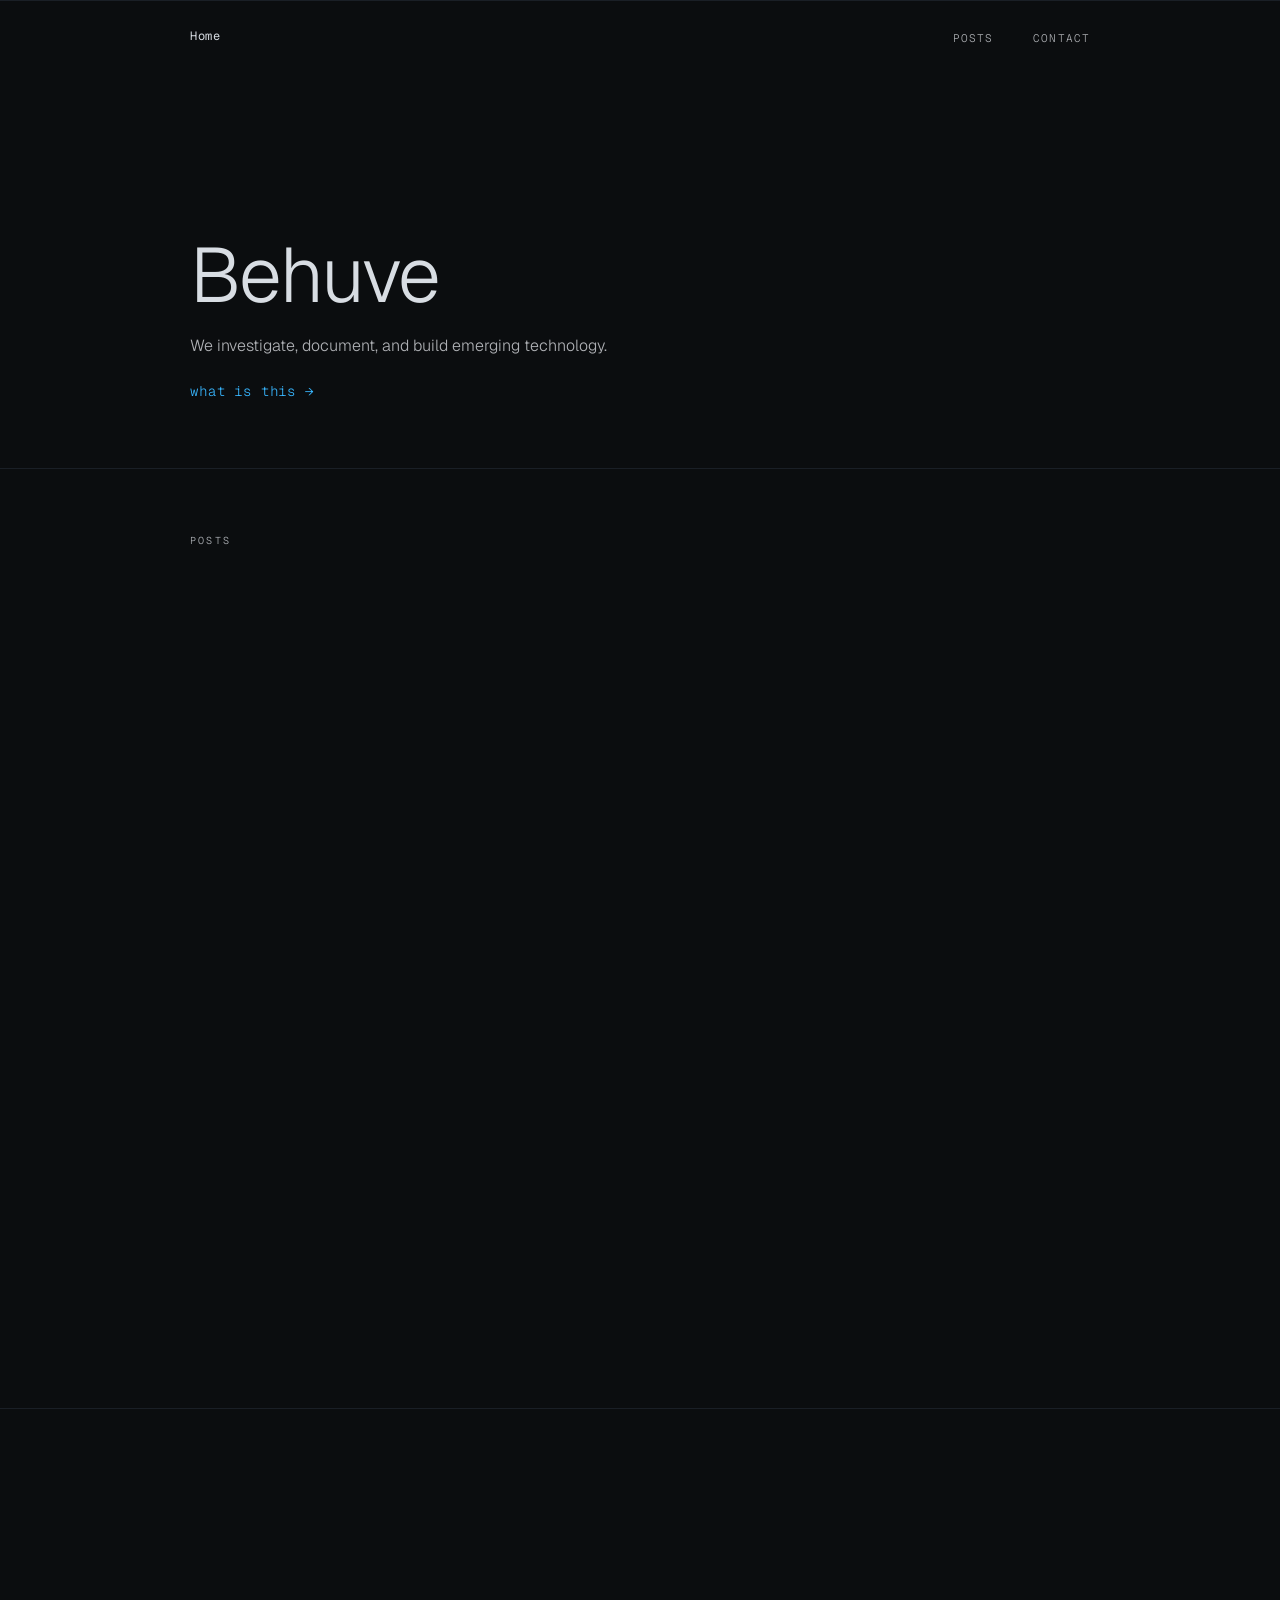
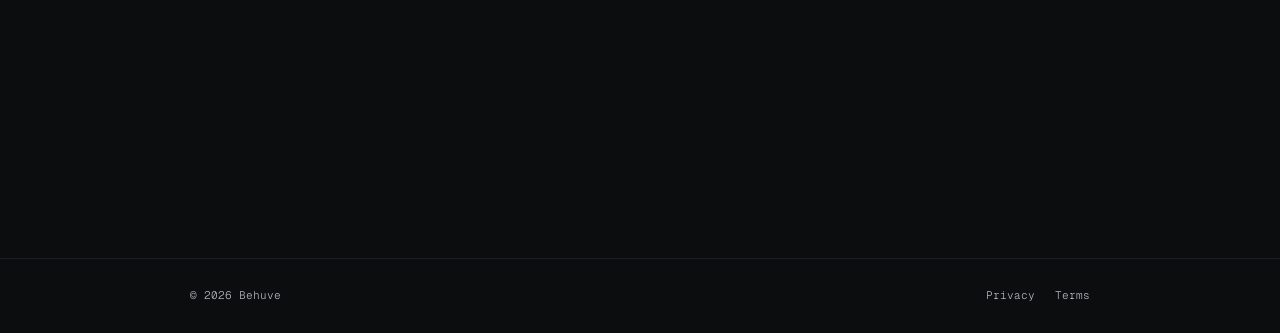
==== index.html @ afc023d4 "images" ====
<!DOCTYPE html>
<html lang="en">
<head>
  <meta charset="UTF-8" />
  <meta name="viewport" content="width=device-width, initial-scale=1.0" />
  <title>Behuve</title>
  <link rel="preconnect" href="https://fonts.googleapis.com" />
  <link rel="preconnect" href="https://fonts.gstatic.com" crossorigin />
  <link href="https://fonts.googleapis.com/css2?family=Geist:wght@300;400;500&family=Geist+Mono:wght@300;400&display=swap" rel="stylesheet" />
  <link rel="icon" href="icon.png" />
  <link rel="stylesheet" href="style.css" />
</head>
<body>

<nav>
  <a class="nav-logo" href="index.html">Home</a>
  <ul class="nav-links">
    <li><a href="#posts">Posts</a></li>
    <li><a href="#contact">Contact</a></li>
  </ul>
</nav>

<!-- HERO -->
<section class="hero">
  <canvas id="hero-canvas"></canvas>
  <div class="hero-content">
    <h1 class="hero-headline">Behuve</h1>
    <p class="hero-sub">We investigate, document, and build emerging technology.</p>
    <a href="about.html" class="hero-about">what is this →</a>
  </div>
</section>

<section class="writing-section" id="posts">
  <p class="section-label">Posts</p>

  <div class="post-list">

    <a class="post-row reveal" href="posts/post-2.html">
      <span class="post-row-title">Mitigating Post-Exploitation Scope Through Syscall Filtering</span>
      <span class="post-row-date">May 25, 2026</span>
      <span class="post-row-desc">Post-exploitation, from a defensive perspective, involves limiting attackers' access to program resources. The threat model assumes that a program is exploitable, but that the attacker's post-exploitation strategy requires additional resources within the program. Systematically restricting those resources is the goal of sandboxing...</span>
      <div class="post-row-tags">
        <span class="post-tag tag-security">security</span>
        <span class="post-tag tag-systems">systems</span>
      </div>
    </a>

    <a class="post-row reveal" href="posts/post-1.html">
      <span class="post-row-title">Chrome's Security Architecture: Renderer Trust and the Same-Origin Policy</span>
      <span class="post-row-date">May 17, 2026</span>
      <span class="post-row-desc">Chromium's architecture was designed to protect a user's OS from malicious websites. It is not designed to protect websites from each other. For example, if attacker.com compromises the rendering engine, they can ask the browser kernel for bank.com's data and receive it...</span>
      <div class="post-row-tags">
        <span class="post-tag tag-security">security</span>
        <span class="post-tag tag-web">web</span>
      </div>
    </a>

    <a class="post-row reveal" href="about.html">
      <span class="post-row-title">What's the Big Idea?</span>
      <span class="post-row-desc">Behuve was created by Noah Wong and Arnav Tripathy in 2026. It is our running record of research we're doing and tools we're building from it. We believe the best software comes from understanding a problem space deeply before building in it. Research is how you find out what's worth building. So that's the order: read seriously, understand what's there, then build what's missing...</span>
    </a>

  </div>
</section>

<!-- CONTACT -->
<section class="contact-section" id="contact">
  <div class="contact-inner reveal">
    <div>
      <h2 class="contact-headline">Get in touch.</h2>
      <p class="contact-body">
        Researchers, collaborators, and anyone curious about what we're working on:<br>we'd love to hear from you. 
      </p>
    </div>
    <div class="contact-links">
      <a class="contact-row" href="mailto:noaheverestwong@gmail.com">
        <span class="contact-row-name">Noah Wong</span>
        <span class="contact-row-email">noaheverestwong@gmail.com ↗</span>
      </a>
      <a class="contact-row" href="mailto:aatripathy.07@gmail.com">
        <span class="contact-row-name">Arnav Tripathy</span>
        <span class="contact-row-email">aatripathy.07@gmail.com ↗</span>
      </a>
    </div>
  </div>
</section>

<footer>
  <span>© 2026 Behuve</span>
  <span class="footer-legal">
    <a href="privacy.html">Privacy</a>
    <a href="tos.html">Terms</a>
  </span>
</footer>

<script src="main.js"></script>
</body>
</html>
---- style.css ----
/* ============================================================
   TOKENS
   ============================================================ */
:root {
  --bg:          #0b0d0f;
  --bg-card:     #111417;
  --bg-card-border: #1e2328;
  --text:        #d8dde3;
  --text-muted:  #afb1b5;
  --text-dim:    #b8bbc0;
  --accent:      #38b6ff;
  --accent-dim:  rgba(56, 182, 255, 0.12);
  --border:      #1a1f26;

  --font-sans: 'Geist', 'Helvetica Neue', sans-serif;
  --font-mono: 'Geist Mono', 'Fira Code', monospace;

  --max: 900px;
  --col: 680px;
  --pad: max(56px, calc((100% - var(--max)) / 2));
}

/* ============================================================
   RESET
   ============================================================ */
*, *::before, *::after { box-sizing: border-box; margin: 0; padding: 0; }

html { scroll-behavior: smooth; font-size: 16px; }

body {
  background: var(--bg);
  color: var(--text);
  font-family: var(--font-sans);
  font-weight: 300;
  line-height: 1.6;
  overflow-x: hidden;
}

a { color: inherit; text-decoration: none; }

/* ============================================================
   NAV
   ============================================================ */
nav {
  position: fixed;
  top: 0; left: 0; right: 0;
  z-index: 100;
  display: flex;
  align-items: center;
  justify-content: space-between;
  padding: 24px var(--pad);
  background: transparent;
  transition: background 0.3s, border-color 0.3s;
  border-bottom: 1px solid transparent;
}

nav.scrolled {
  background: rgba(11, 13, 15, 0.92);
  backdrop-filter: blur(12px);
  border-color: var(--border);
}

.nav-logo {
  font-family: var(--font-mono);
  font-size: 12px;
  font-weight: 400;
  letter-spacing: 0.06em;
  color: var(--text);
  transition: color 0.2s;
}
.nav-logo:hover { color: var(--accent); }

.nav-links {
  display: flex;
  gap: 40px;
  list-style: none;
}

.nav-links a {
  font-family: var(--font-mono);
  font-size: 11px;
  letter-spacing: 0.1em;
  text-transform: uppercase;
  color: var(--text-muted);
  transition: color 0.2s;
}
.nav-links a:hover { color: var(--text); }

/* ============================================================
   HERO
   ============================================================ */
.hero {
  position: relative;
  height: 52vh;
  min-height: 420px;
  display: flex;
  align-items: flex-end;
  padding: 0 var(--pad) 64px;
  overflow: hidden;
}

canvas#hero-canvas {
  position: absolute;
  inset: 0;
  width: 100%;
  height: 100%;
}

.hero-content {
  position: relative;
  z-index: 2;
  max-width: 780px;
}

.hero-headline {
  font-size: clamp(42px, 6vw, 80px);
  font-weight: 300;
  line-height: 1.08;
  letter-spacing: -0.02em;
  color: var(--text);
  margin-bottom: 16px;
  opacity: 0;
  animation: fadeUp 0.8s 0.2s forwards;
}

.hero-sub {
  font-size: 16px;
  font-weight: 300;
  color: var(--text-muted);
  margin-bottom: 20px;
  opacity: 0;
  animation: fadeUp 0.8s 0.4s forwards;
}

.hero-about {
  display: inline-block;
  font-family: var(--font-mono);
  font-size: 14px;
  letter-spacing: 0.06em;
  color: var(--accent);
  text-decoration: none;
  text-underline-offset: 3px;
  opacity: 0;
  animation: fadeUp 0.8s 0.6s forwards;
  transition: text-decoration-color 0.2s, opacity 0.2s;
}

.hero-about:hover {
  text-decoration: underline;
  text-decoration-color: var(--accent);
  opacity: 0.75;
}

.accent { color: var(--accent); }

/* ============================================================
   ABOUT TEASER
   ============================================================ */
.about-teaser {
  padding: 0 var(--pad);
  margin: 40px 0 0;
}

.about-teaser a {
  font-family: var(--font-mono);
  font-size: 11px;
  letter-spacing: 0.1em;
  color: var(--text-dim);
  text-decoration: none;
  transition: color 0.2s;
}

.about-teaser a:hover { color: var(--accent); }

/* ============================================================
   SHARED SECTION CHROME
   ============================================================ */
section {
  padding: 80px var(--pad);
  border-top: 1px solid var(--border);
}

.section-label {
  font-family: var(--font-mono);
  font-size: 10px;
  letter-spacing: 0.22em;
  text-transform: uppercase;
  color: var(--text-dim);
  margin-bottom: 56px;
}

/* ============================================================
   PROJECTS
   ============================================================ */
.project-grid {
  display: grid;
  grid-template-columns: 1fr 1fr;
  gap: 1px;
  background: var(--border);
}

.project-card {
  background: var(--bg);
  padding: 40px;
  display: flex;
  flex-direction: column;
  gap: 20px;
  transition: background 0.2s;
}
.project-card:hover { background: var(--bg-card); }

.project-card-top {
  display: flex;
  align-items: baseline;
  justify-content: space-between;
}

.project-status {
  font-family: var(--font-mono);
  font-size: 9px;
  letter-spacing: 0.18em;
  text-transform: uppercase;
  color: var(--accent);
  border: 1px solid rgba(56, 182, 255, 0.25);
  padding: 3px 8px;
}

.project-name {
  font-size: 18px;
  font-weight: 400;
  color: var(--text);
  letter-spacing: -0.01em;
}

.project-desc {
  font-size: 14px;
  line-height: 1.75;
  color: var(--text-muted);
  flex: 1;
}

.project-tags {
  display: flex;
  flex-wrap: wrap;
  gap: 8px;
}

.tag {
  font-family: var(--font-mono);
  font-size: 10px;
  letter-spacing: 0.08em;
  color: var(--text-muted);
  border: 1px solid var(--border);
  padding: 4px 10px;
}

.project-link {
  font-family: var(--font-mono);
  font-size: 11px;
  letter-spacing: 0.06em;
  color: var(--accent);
  transition: opacity 0.2s;
}
.project-link:hover { opacity: 0.7; }

/* ============================================================
   POSTS
   ============================================================ */
.writing-section { padding-top: 64px; }

.post-list {
  display: flex;
  flex-direction: column;
}

.post-row {
  display: flex;
  flex-direction: column;
  gap: 10px;
  padding: 40px 0;
  border-bottom: 1px solid var(--border);
  text-decoration: none;
  color: inherit;
}
.post-row:first-child { border-top: 1px solid var(--border); }

.post-row:hover .post-row-title { color: var(--accent); }

.post-row.coming-soon {
  pointer-events: none;
  opacity: 0.4;
}

.post-row-img {
  width: 100%;
  aspect-ratio: 16 / 9;
  object-fit: cover;
  border: 1px solid var(--border);
  border-radius: 2px;
  display: block;
}

.post-row-title {
  font-size: 22px;
  font-weight: 400;
  color: var(--text);
  line-height: 1.3;
  letter-spacing: -0.02em;
  transition: color 0.2s;
}

.post-row-date {
  font-family: var(--font-mono);
  font-size: 11px;
  color: var(--text-dim);
}

.post-row-desc {
  font-size: 15px;
  color: var(--text-dim);
  line-height: 1.75;
  font-weight: 300;
}

.post-row-tags {
  display: flex;
  gap: 8px;
  margin-top: 4px;
}

.post-tag {
  font-family: var(--font-mono);
  font-size: 10px;
  letter-spacing: 0.08em;
  padding: 3px 9px;
  border-radius: 3px;
}

.tag-security { background: rgba(232, 112, 90, 0.12); color: #e8705a; }
.tag-systems  { background: rgba(56, 182, 255, 0.12);  color: #38b6ff; }
.tag-web      { background: rgba(111, 186, 138, 0.12); color: #6fba8a; }
.tag-hardware { background: rgba(255, 196, 84, 0.12);  color: #ffc454; }
.tag-ai       { background: rgba(155, 142, 196, 0.12); color: #9b8ec4; }

/* ============================================================
   CONTACT — Option A (two-column)
   ============================================================ */
.contact-section {
  padding: 80px var(--pad);
  border-top: 1px solid var(--border);
}

.contact-inner {
  display: flex;
  flex-direction: column;
  gap: 40px;
}

.contact-headline {
  font-size: clamp(32px, 4vw, 48px);
  font-weight: 300;
  letter-spacing: -0.02em;
  margin-bottom: 16px;
  line-height: 1.1;
}

.contact-body {
  font-size: 15px;
  color: var(--text-muted);
  line-height: 1.75;
}

.contact-links { display: flex; flex-direction: column; }

.contact-row {
  display: flex;
  justify-content: space-between;
  align-items: center;
  padding: 20px 0;
  border-bottom: 1px solid var(--border);
  transition: color 0.15s;
}
.contact-row:first-child { border-top: 1px solid var(--border); }
.contact-row:hover { color: var(--accent); }
.contact-row:hover .contact-row-email { color: var(--accent); }

.contact-row-name {
  font-size: 14px;
  font-weight: 400;
}

.contact-row-email {
  font-family: var(--font-mono);
  font-size: 12px;
  color: var(--text-muted);
  transition: color 0.15s;
}

/* ============================================================
   FOOTER
   ============================================================ */
footer {
  padding: 28px var(--pad);
  border-top: 1px solid var(--border);
  display: flex;
  justify-content: space-between;
  align-items: center;
  font-family: var(--font-mono);
  font-size: 11px;
  color: var(--text-dim);
}

footer a { color: var(--text-dim); text-decoration: none; }
footer a:hover { color: var(--text); }
.footer-legal { display: flex; gap: 20px; }

/* ============================================================
   REVEAL ANIMATION
   ============================================================ */
.reveal {
  opacity: 0;
  transform: translateY(20px);
  transition: opacity 0.7s ease, transform 0.7s ease;
}
.reveal.visible { opacity: 1; transform: translateY(0); }

@keyframes fadeUp {
  from { opacity: 0; transform: translateY(16px); }
  to   { opacity: 1; transform: translateY(0); }
}

/* ============================================================
   RESPONSIVE
   ============================================================ */
@media (max-width: 900px) {
  :root { --pad: 24px; }
  nav { padding: 20px 24px; }
  .nav-links { gap: 24px; }
  section { padding: 80px 24px; }
  .contact-section { padding: 80px 24px; }
  .hero { padding: 0 24px 72px; }
  .contact-inner { gap: 28px; }
  .post-row { padding: 32px 0; }
  .post-row-title { font-size: 19px; }
}

@media (max-width: 600px) {
  .post-row-desc { font-size: 14px; }
}

@media (max-width: 500px) {
  canvas#hero-canvas { display: none; }
}
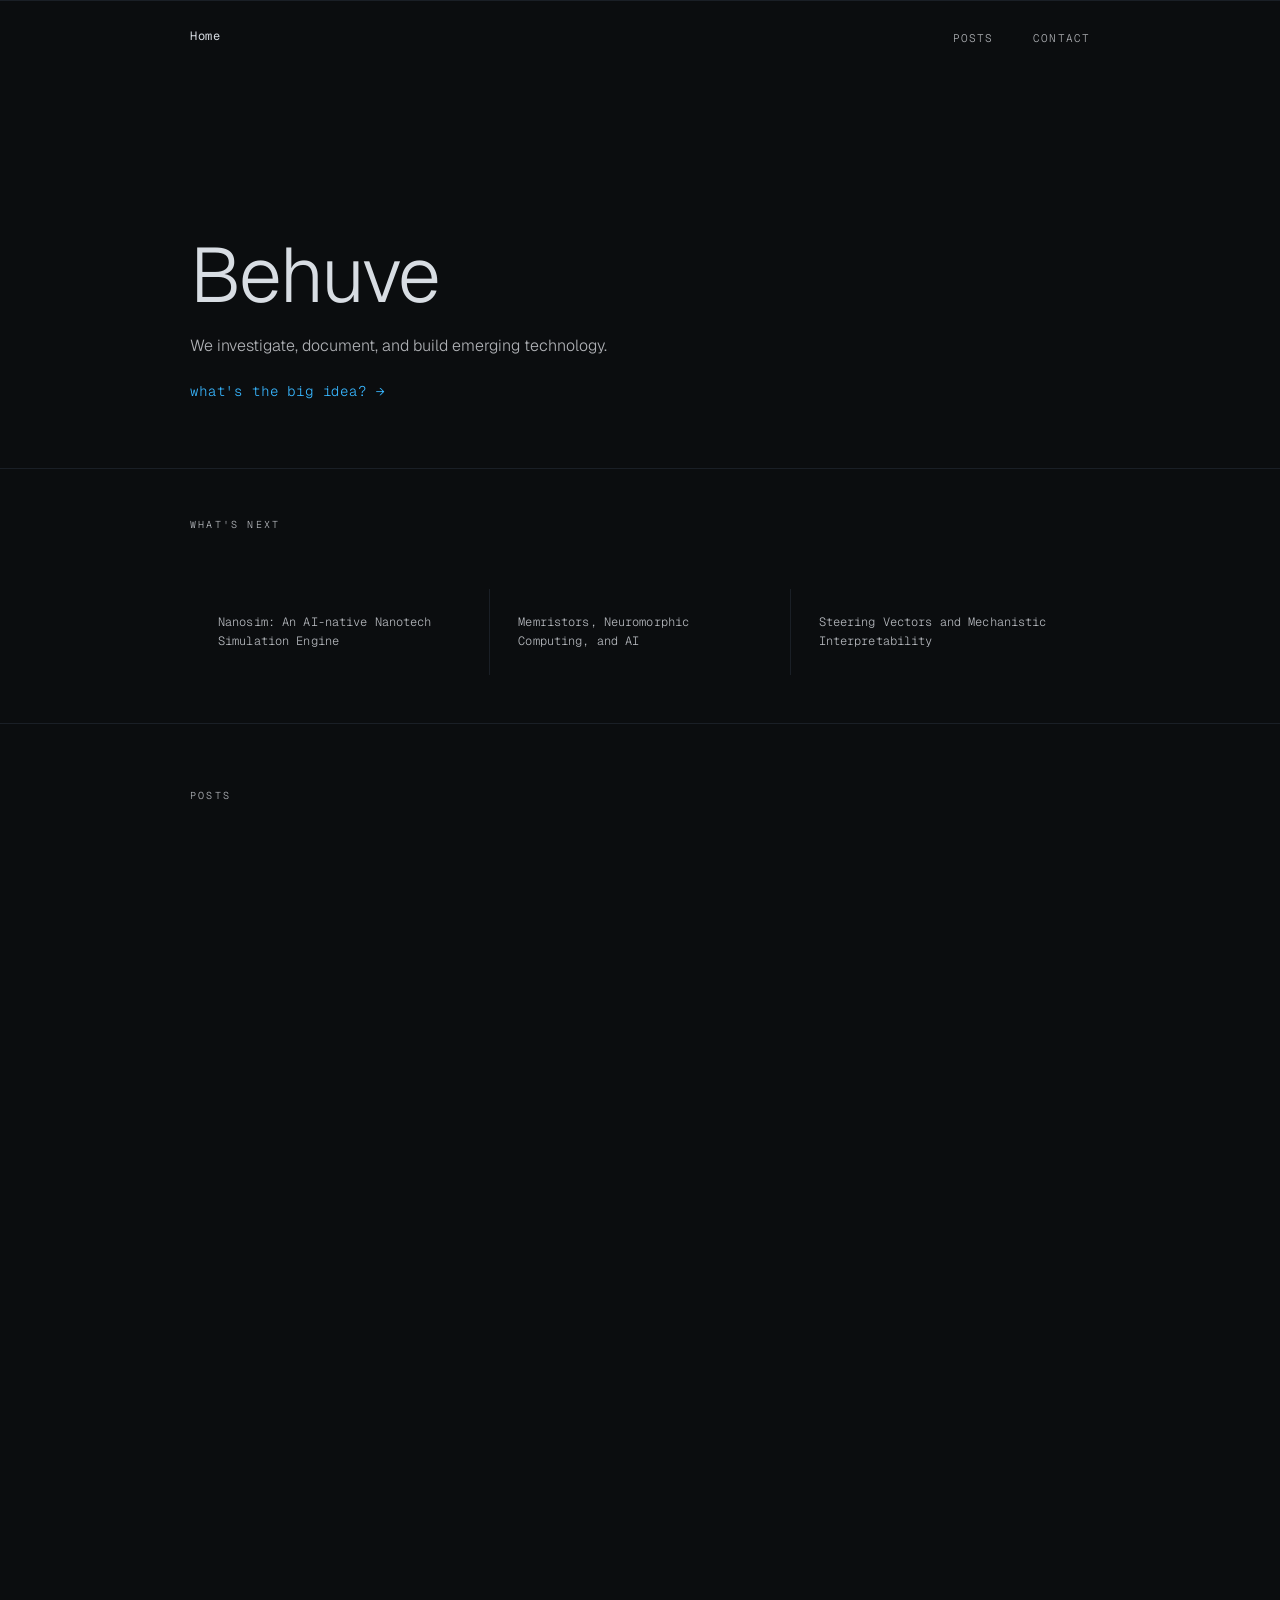
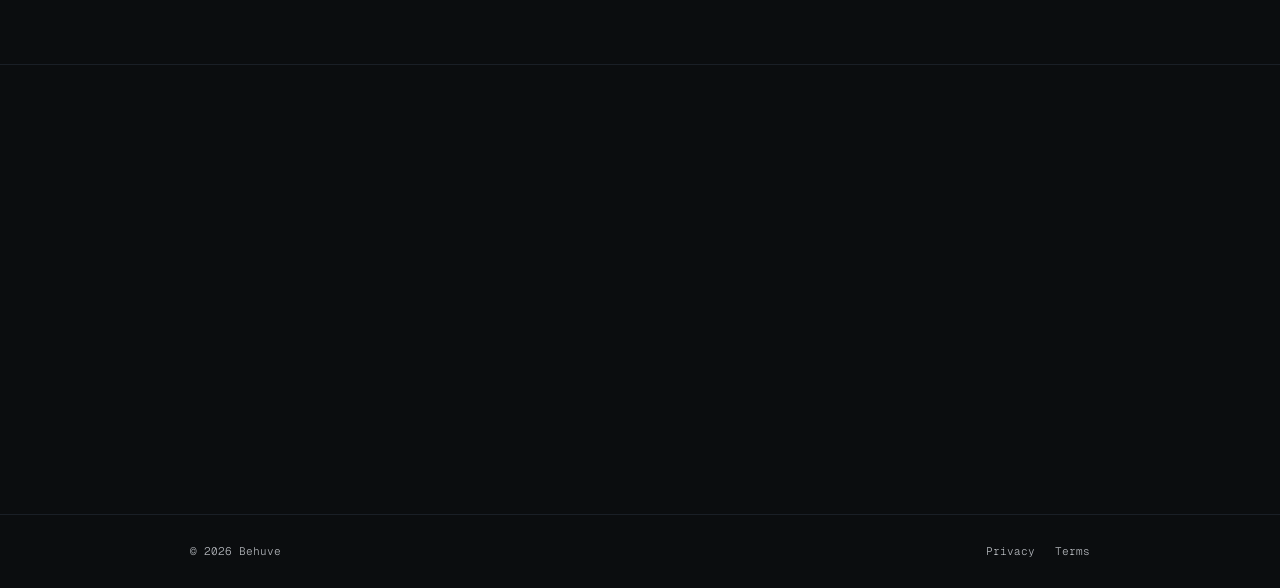
==== commit f9d988c4: "ready" ====
--- a/index.html
+++ b/index.html
@@ -26,7 +26,16 @@
   <div class="hero-content">
     <h1 class="hero-headline">Behuve</h1>
     <p class="hero-sub">We investigate, document, and build emerging technology.</p>
-    <a href="about.html" class="hero-about">what is this →</a>
+    <a href="about.html" class="hero-about">what's the big idea? →</a>
+  </div>
+</section>
+
+<section class="next-section">
+  <p class="section-label">What's Next</p>
+  <div class="next-grid">
+    <div class="next-card">Nanosim: An AI-native Nanotech Simulation Engine</div>
+    <div class="next-card">Memristors, Neuromorphic Computing, and AI</div>
+    <div class="next-card">Steering Vectors and Mechanistic Interpretability</div>
   </div>
 </section>
 
--- a/style.css
+++ b/style.css
@@ -266,6 +266,26 @@
 /* ============================================================
    POSTS
    ============================================================ */
+.next-section { padding-top: 48px; padding-bottom: 48px; }
+
+.next-grid {
+  display: grid;
+  grid-template-columns: 1fr 1fr 1fr;
+  gap: 1px;
+  background: var(--border);
+}
+
+.next-card {
+  background: var(--bg);
+  padding: 24px 28px;
+  font-family: var(--font-mono);
+  font-size: 12px;
+  font-weight: 300;
+  color: var(--text-dim);
+  line-height: 1.6;
+  letter-spacing: 0.01em;
+}
+
 .writing-section { padding-top: 64px; }
 
 .post-list {
@@ -336,11 +356,7 @@
   border-radius: 3px;
 }
 
-.tag-security { background: rgba(232, 112, 90, 0.12); color: #e8705a; }
-.tag-systems  { background: rgba(56, 182, 255, 0.12);  color: #38b6ff; }
-.tag-web      { background: rgba(111, 186, 138, 0.12); color: #6fba8a; }
-.tag-hardware { background: rgba(255, 196, 84, 0.12);  color: #ffc454; }
-.tag-ai       { background: rgba(155, 142, 196, 0.12); color: #9b8ec4; }
+.post-tag { background: rgba(56, 182, 255, 0.12); color: #38b6ff; }
 
 /* ============================================================
    CONTACT — Option A (two-column)
@@ -440,6 +456,7 @@
   .contact-section { padding: 80px 24px; }
   .hero { padding: 0 24px 72px; }
   .contact-inner { gap: 28px; }
+  .next-grid { grid-template-columns: 1fr; }
   .post-row { padding: 32px 0; }
   .post-row-title { font-size: 19px; }
 }
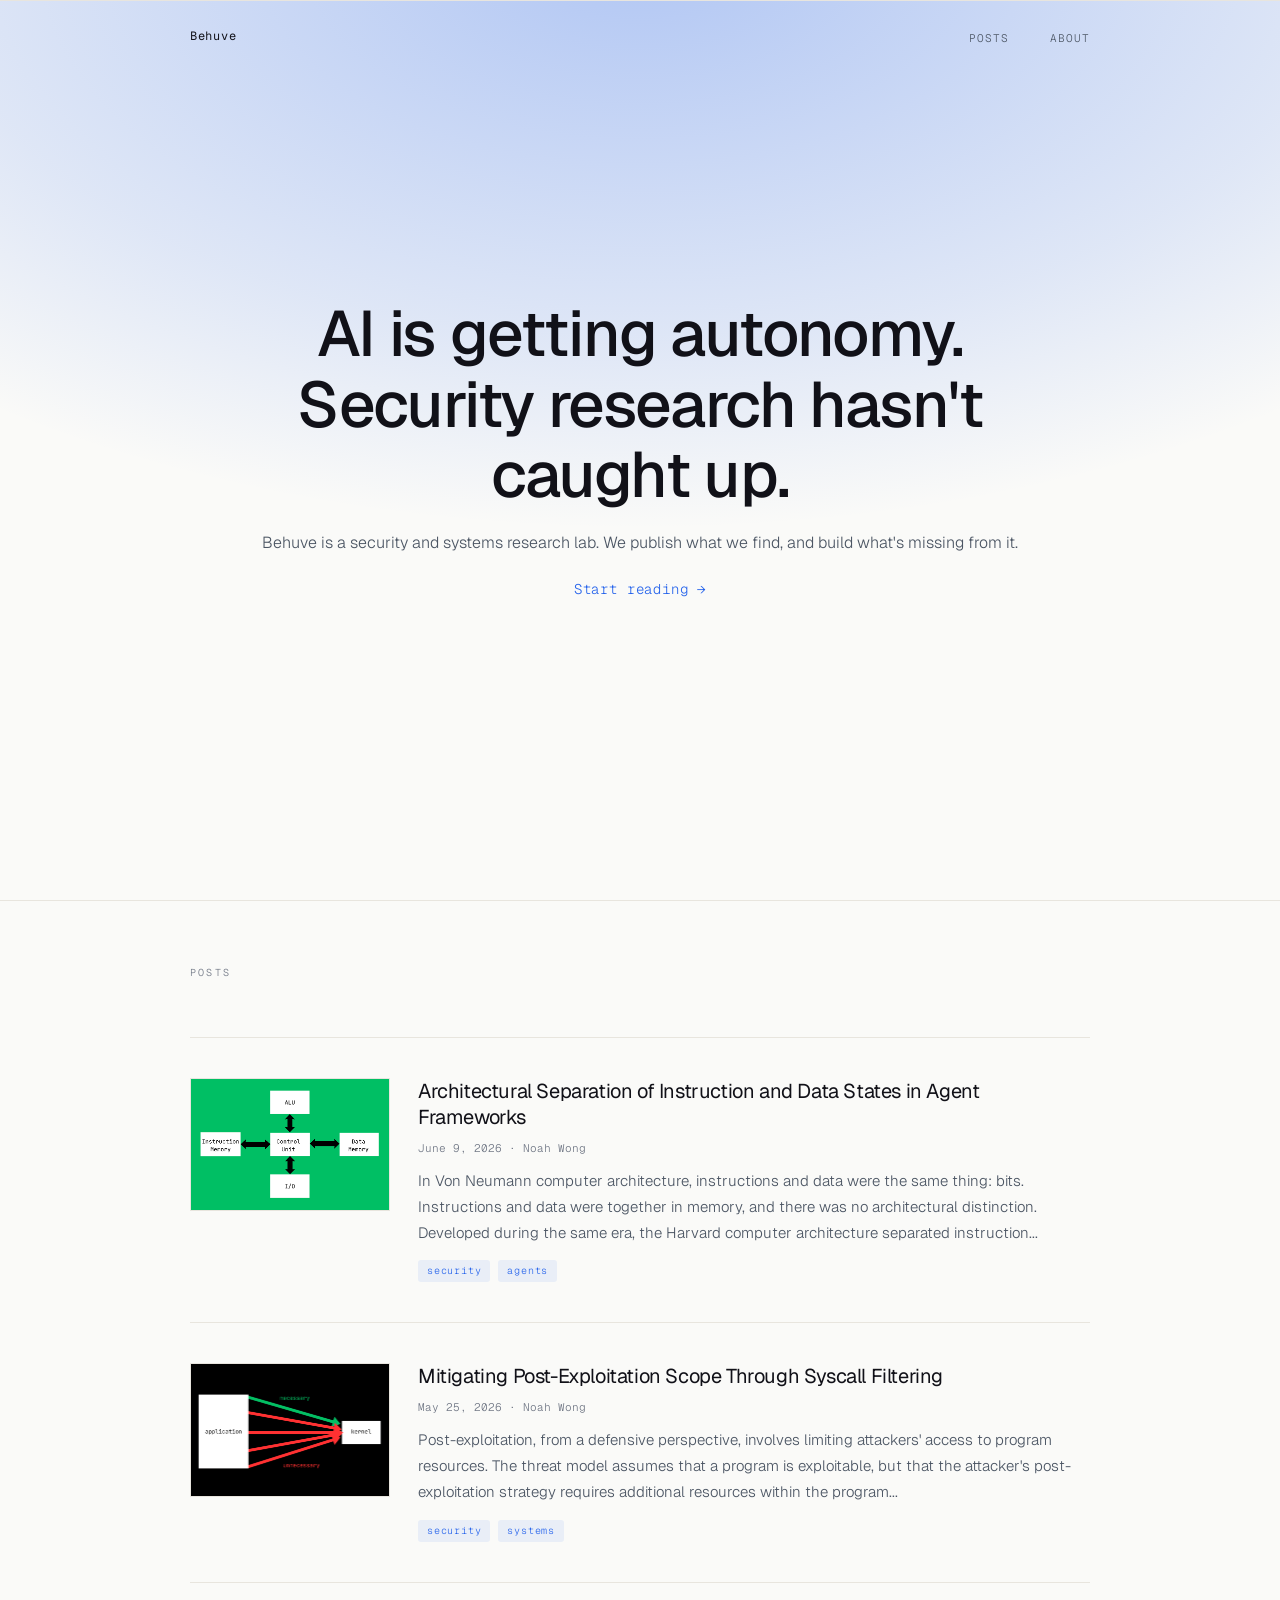
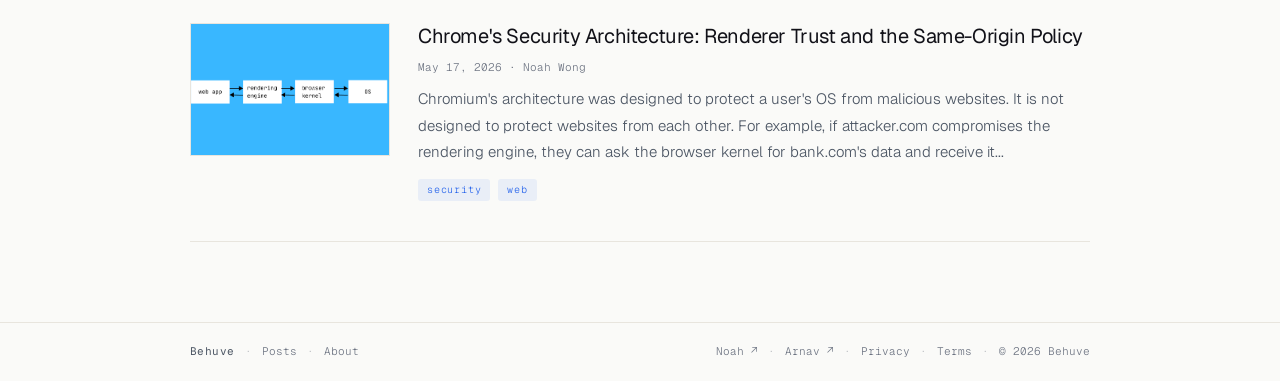
==== commit 11d387da: "insane light mode and post 4 stuff" ====
--- a/index.html
+++ b/index.html
@@ -13,29 +13,19 @@
 <body>
 
 <nav>
-  <a class="nav-logo" href="index.html">Home</a>
+  <a class="nav-logo" href="index.html">Behuve</a>
   <ul class="nav-links">
     <li><a href="#posts">Posts</a></li>
-    <li><a href="#contact">Contact</a></li>
+    <li><a href="about.html">About</a></li>
   </ul>
 </nav>
 
 <!-- HERO -->
 <section class="hero">
-  <canvas id="hero-canvas"></canvas>
   <div class="hero-content">
-    <h1 class="hero-headline">Behuve</h1>
-    <p class="hero-sub">We investigate, document, and build emerging technology.</p>
-    <a href="about.html" class="hero-about">what's the big idea? →</a>
-  </div>
-</section>
-
-<section class="next-section">
-  <p class="section-label">What's Next</p>
-  <div class="next-grid">
-    <div class="next-card">Nanosim: An AI-native Nanotech Simulation Engine</div>
-    <div class="next-card">Memristors, Neuromorphic Computing, and AI</div>
-    <div class="next-card">Steering Vectors and Mechanistic Interpretability</div>
+    <h1 class="hero-headline">AI is getting autonomy. Security research hasn't caught up.</h1>
+    <p class="hero-sub">Behuve is a security and systems research lab. We publish what we find, and build what's missing from it.</p>
+    <a href="#posts" class="hero-about">Start reading →</a>
   </div>
 </section>
 
@@ -44,62 +34,70 @@
 
   <div class="post-list">
 
+    <a class="post-row reveal" href="posts/post-4.html">
+      <img class="post-row-img" src="assets/post-4/agentdojo.png" alt="AgentDojo benchmark diagram" />
+      <div class="post-row-body">
+        <span class="post-row-title">Architectural Separation of Instruction and Data States in Agent Frameworks</span>
+        <span class="post-row-date">June 9, 2026 · Noah Wong</span>
+        <span class="post-row-desc">In Von Neumann computer architecture, instructions and data were the same thing: bits. Instructions and data were together in memory, and there was no architectural distinction. Developed during the same era, the Harvard computer architecture separated instruction...</span>
+        <div class="post-row-tags">
+          <span class="post-tag">security</span>
+          <span class="post-tag">agents</span>
+        </div>
+      </div>
+    </a>
+
     <a class="post-row reveal" href="posts/post-2.html">
-      <span class="post-row-title">Mitigating Post-Exploitation Scope Through Syscall Filtering</span>
-      <span class="post-row-date">May 25, 2026</span>
-      <span class="post-row-desc">Post-exploitation, from a defensive perspective, involves limiting attackers' access to program resources. The threat model assumes that a program is exploitable, but that the attacker's post-exploitation strategy requires additional resources within the program. Systematically restricting those resources is the goal of sandboxing...</span>
-      <div class="post-row-tags">
-        <span class="post-tag tag-security">security</span>
-        <span class="post-tag tag-systems">systems</span>
+      <img class="post-row-img" src="assets/post-2/syscalls.png" alt="Syscall filtering diagram" />
+      <div class="post-row-body">
+        <span class="post-row-title">Mitigating Post-Exploitation Scope Through Syscall Filtering</span>
+        <span class="post-row-date">May 25, 2026 · Noah Wong</span>
+        <span class="post-row-desc">Post-exploitation, from a defensive perspective, involves limiting attackers' access to program resources. The threat model assumes that a program is exploitable, but that the attacker's post-exploitation strategy requires additional resources within the program...</span>
+        <div class="post-row-tags">
+          <span class="post-tag tag-security">security</span>
+          <span class="post-tag tag-systems">systems</span>
+        </div>
       </div>
     </a>
 
     <a class="post-row reveal" href="posts/post-1.html">
-      <span class="post-row-title">Chrome's Security Architecture: Renderer Trust and the Same-Origin Policy</span>
-      <span class="post-row-date">May 17, 2026</span>
-      <span class="post-row-desc">Chromium's architecture was designed to protect a user's OS from malicious websites. It is not designed to protect websites from each other. For example, if attacker.com compromises the rendering engine, they can ask the browser kernel for bank.com's data and receive it...</span>
-      <div class="post-row-tags">
-        <span class="post-tag tag-security">security</span>
-        <span class="post-tag tag-web">web</span>
+      <img class="post-row-img" src="assets/post-1/browser.png" alt="Chrome browser architecture diagram" />
+      <div class="post-row-body">
+        <span class="post-row-title">Chrome's Security Architecture: Renderer Trust and the Same-Origin Policy</span>
+        <span class="post-row-date">May 17, 2026 · Noah Wong</span>
+        <span class="post-row-desc">Chromium's architecture was designed to protect a user's OS from malicious websites. It is not designed to protect websites from each other. For example, if attacker.com compromises the rendering engine, they can ask the browser kernel for bank.com's data and receive it...</span>
+        <div class="post-row-tags">
+          <span class="post-tag tag-security">security</span>
+          <span class="post-tag tag-web">web</span>
+        </div>
       </div>
-    </a>
-
-    <a class="post-row reveal" href="about.html">
-      <span class="post-row-title">What's the Big Idea?</span>
-      <span class="post-row-desc">Behuve was created by Noah Wong and Arnav Tripathy in 2026. It is our running record of research we're doing and tools we're building from it. We believe the best software comes from understanding a problem space deeply before building in it. Research is how you find out what's worth building. So that's the order: read seriously, understand what's there, then build what's missing...</span>
     </a>
 
   </div>
 </section>
 
-<!-- CONTACT -->
-<section class="contact-section" id="contact">
-  <div class="contact-inner reveal">
-    <div>
-      <h2 class="contact-headline">Get in touch.</h2>
-      <p class="contact-body">
-        Researchers, collaborators, and anyone curious about what we're working on:<br>we'd love to hear from you. 
-      </p>
+
+<footer>
+  <div class="footer-bar">
+    <div class="footer-left">
+      <a href="index.html" class="footer-logo">Behuve</a>
+      <span class="footer-sep">·</span>
+      <a href="#posts">Posts</a>
+      <span class="footer-sep">·</span>
+      <a href="about.html">About</a>
     </div>
-    <div class="contact-links">
-      <a class="contact-row" href="mailto:noaheverestwong@gmail.com">
-        <span class="contact-row-name">Noah Wong</span>
-        <span class="contact-row-email">noaheverestwong@gmail.com ↗</span>
-      </a>
-      <a class="contact-row" href="mailto:aatripathy.07@gmail.com">
-        <span class="contact-row-name">Arnav Tripathy</span>
-        <span class="contact-row-email">aatripathy.07@gmail.com ↗</span>
-      </a>
+    <div class="footer-right">
+      <a href="mailto:noaheverestwong@gmail.com">Noah ↗</a>
+      <span class="footer-sep">·</span>
+      <a href="mailto:aatripathy.07@gmail.com">Arnav ↗</a>
+      <span class="footer-sep">·</span>
+      <a href="privacy.html">Privacy</a>
+      <span class="footer-sep">·</span>
+      <a href="tos.html">Terms</a>
+      <span class="footer-sep">·</span>
+      <span>© 2026 Behuve</span>
     </div>
   </div>
-</section>
-
-<footer>
-  <span>© 2026 Behuve</span>
-  <span class="footer-legal">
-    <a href="privacy.html">Privacy</a>
-    <a href="tos.html">Terms</a>
-  </span>
 </footer>
 
 <script src="main.js"></script>
--- a/style.css
+++ b/style.css
@@ -2,15 +2,15 @@
    TOKENS
    ============================================================ */
 :root {
-  --bg:          #0b0d0f;
-  --bg-card:     #111417;
-  --bg-card-border: #1e2328;
-  --text:        #d8dde3;
-  --text-muted:  #afb1b5;
-  --text-dim:    #b8bbc0;
-  --accent:      #38b6ff;
-  --accent-dim:  rgba(56, 182, 255, 0.12);
-  --border:      #1a1f26;
+  --bg:              #fafaf8;
+  --bg-card:         #f2f1ed;
+  --bg-card-border:  #e8e5de;
+  --text:            #111118;
+  --text-muted:      #4b5563;
+  --text-dim:        #6b7280;
+  --accent:          #2563eb;
+  --accent-dim:      rgba(37, 99, 235, 0.08);
+  --border:          #e8e5de;
 
   --font-sans: 'Geist', 'Helvetica Neue', sans-serif;
   --font-mono: 'Geist Mono', 'Fira Code', monospace;
@@ -55,7 +55,7 @@
 }
 
 nav.scrolled {
-  background: rgba(11, 13, 15, 0.92);
+  background: rgba(250, 250, 248, 0.92);
   backdrop-filter: blur(12px);
   border-color: var(--border);
 }
@@ -90,35 +90,29 @@
    HERO
    ============================================================ */
 .hero {
-  position: relative;
-  height: 52vh;
-  min-height: 420px;
-  display: flex;
-  align-items: flex-end;
-  padding: 0 var(--pad) 64px;
-  overflow: hidden;
-}
-
-canvas#hero-canvas {
-  position: absolute;
-  inset: 0;
-  width: 100%;
-  height: 100%;
+  height: 100vh;
+  min-height: 600px;
+  display: flex;
+  align-items: center;
+  justify-content: center;
+  text-align: center;
+  padding: 0 var(--pad);
+  background:
+    radial-gradient(ellipse 110% 85% at 50% -5%, rgba(37, 99, 235, 0.34) 0%, rgba(37, 99, 235, 0.13) 50%, transparent 75%),
+    var(--bg);
 }
 
 .hero-content {
-  position: relative;
-  z-index: 2;
-  max-width: 780px;
+  max-width: 760px;
 }
 
 .hero-headline {
-  font-size: clamp(42px, 6vw, 80px);
-  font-weight: 300;
-  line-height: 1.08;
-  letter-spacing: -0.02em;
-  color: var(--text);
-  margin-bottom: 16px;
+  font-size: clamp(36px, 5vw, 72px);
+  font-weight: 500;
+  line-height: 1.1;
+  letter-spacing: -0.025em;
+  color: var(--text);
+  margin-bottom: 20px;
   opacity: 0;
   animation: fadeUp 0.8s 0.2s forwards;
 }
@@ -190,6 +184,88 @@
 }
 
 /* ============================================================
+   WHAT WE'RE BUILDING
+   ============================================================ */
+.project-section { padding-top: 80px; padding-bottom: 80px; }
+
+.project-body {
+  display: flex;
+  flex-direction: column;
+  gap: 24px;
+}
+
+.project-diagram {
+  margin: 0;
+}
+
+.project-diagram img {
+  width: 100%;
+  display: block;
+  border: 1px solid var(--border);
+}
+
+.project-problem {
+  font-size: 20px;
+  font-weight: 400;
+  color: var(--text);
+  line-height: 1.5;
+  letter-spacing: -0.01em;
+}
+
+.project-solution {
+  font-size: 15px;
+  color: var(--text-muted);
+  line-height: 1.85;
+  font-weight: 300;
+}
+
+.project-coming {
+  margin-top: 16px;
+  display: flex;
+  flex-direction: column;
+  gap: 0;
+}
+
+.project-coming-label {
+  font-family: var(--font-mono);
+  font-size: 10px;
+  letter-spacing: 0.22em;
+  text-transform: uppercase;
+  color: var(--text-dim);
+  margin-bottom: 16px;
+}
+
+.project-coming-row {
+  display: flex;
+  align-items: center;
+  justify-content: space-between;
+  gap: 16px;
+  padding: 16px 0;
+  border-top: 1px solid var(--border);
+  opacity: 0.45;
+  pointer-events: none;
+}
+
+.project-coming-title {
+  font-size: 15px;
+  font-weight: 400;
+  color: var(--text);
+  letter-spacing: -0.01em;
+}
+
+.coming-tag {
+  font-family: var(--font-mono);
+  font-size: 9px;
+  letter-spacing: 0.18em;
+  text-transform: uppercase;
+  color: var(--accent);
+  border: 1px solid rgba(37, 99, 235, 0.25);
+  padding: 3px 8px;
+  white-space: nowrap;
+  flex-shrink: 0;
+}
+
+/* ============================================================
    PROJECTS
    ============================================================ */
 .project-grid {
@@ -221,7 +297,7 @@
   letter-spacing: 0.18em;
   text-transform: uppercase;
   color: var(--accent);
-  border: 1px solid rgba(56, 182, 255, 0.25);
+  border: 1px solid rgba(37, 99, 235, 0.25);
   padding: 3px 8px;
 }
 
@@ -266,26 +342,6 @@
 /* ============================================================
    POSTS
    ============================================================ */
-.next-section { padding-top: 48px; padding-bottom: 48px; }
-
-.next-grid {
-  display: grid;
-  grid-template-columns: 1fr 1fr 1fr;
-  gap: 1px;
-  background: var(--border);
-}
-
-.next-card {
-  background: var(--bg);
-  padding: 24px 28px;
-  font-family: var(--font-mono);
-  font-size: 12px;
-  font-weight: 300;
-  color: var(--text-dim);
-  line-height: 1.6;
-  letter-spacing: 0.01em;
-}
-
 .writing-section { padding-top: 64px; }
 
 .post-list {
@@ -295,8 +351,9 @@
 
 .post-row {
   display: flex;
-  flex-direction: column;
-  gap: 10px;
+  flex-direction: row;
+  align-items: flex-start;
+  gap: 28px;
   padding: 40px 0;
   border-bottom: 1px solid var(--border);
   text-decoration: none;
@@ -312,16 +369,23 @@
 }
 
 .post-row-img {
-  width: 100%;
-  aspect-ratio: 16 / 9;
+  width: 200px;
+  flex-shrink: 0;
+  aspect-ratio: 3 / 2;
   object-fit: cover;
   border: 1px solid var(--border);
-  border-radius: 2px;
   display: block;
 }
 
+.post-row-body {
+  display: flex;
+  flex-direction: column;
+  gap: 10px;
+  flex: 1;
+}
+
 .post-row-title {
-  font-size: 22px;
+  font-size: 20px;
   font-weight: 400;
   color: var(--text);
   line-height: 1.3;
@@ -337,7 +401,7 @@
 
 .post-row-desc {
   font-size: 15px;
-  color: var(--text-dim);
+  color: var(--text-muted);
   line-height: 1.75;
   font-weight: 300;
 }
@@ -356,79 +420,44 @@
   border-radius: 3px;
 }
 
-.post-tag { background: rgba(56, 182, 255, 0.12); color: #38b6ff; }
-
-/* ============================================================
-   CONTACT — Option A (two-column)
-   ============================================================ */
-.contact-section {
-  padding: 80px var(--pad);
+.post-tag { background: var(--accent-dim); color: var(--accent); }
+
+/* ============================================================
+   FOOTER
+   ============================================================ */
+footer {
   border-top: 1px solid var(--border);
-}
-
-.contact-inner {
-  display: flex;
-  flex-direction: column;
-  gap: 40px;
-}
-
-.contact-headline {
-  font-size: clamp(32px, 4vw, 48px);
-  font-weight: 300;
-  letter-spacing: -0.02em;
-  margin-bottom: 16px;
-  line-height: 1.1;
-}
-
-.contact-body {
-  font-size: 15px;
-  color: var(--text-muted);
-  line-height: 1.75;
-}
-
-.contact-links { display: flex; flex-direction: column; }
-
-.contact-row {
+  padding: 20px var(--pad);
+}
+
+.footer-bar {
   display: flex;
   justify-content: space-between;
   align-items: center;
-  padding: 20px 0;
-  border-bottom: 1px solid var(--border);
-  transition: color 0.15s;
-}
-.contact-row:first-child { border-top: 1px solid var(--border); }
-.contact-row:hover { color: var(--accent); }
-.contact-row:hover .contact-row-email { color: var(--accent); }
-
-.contact-row-name {
-  font-size: 14px;
-  font-weight: 400;
-}
-
-.contact-row-email {
-  font-family: var(--font-mono);
-  font-size: 12px;
-  color: var(--text-muted);
-  transition: color 0.15s;
-}
-
-/* ============================================================
-   FOOTER
-   ============================================================ */
-footer {
-  padding: 28px var(--pad);
-  border-top: 1px solid var(--border);
-  display: flex;
-  justify-content: space-between;
+  gap: 16px;
+}
+
+.footer-left,
+.footer-right {
+  display: flex;
   align-items: center;
+  gap: 10px;
   font-family: var(--font-mono);
   font-size: 11px;
   color: var(--text-dim);
-}
-
-footer a { color: var(--text-dim); text-decoration: none; }
-footer a:hover { color: var(--text); }
-.footer-legal { display: flex; gap: 20px; }
+  flex-wrap: wrap;
+}
+
+.footer-logo {
+  font-weight: 400;
+  letter-spacing: 0.04em;
+  color: var(--text-muted);
+}
+
+.footer-sep { opacity: 0.4; }
+
+footer a { color: var(--text-dim); text-decoration: none; transition: color 0.15s; }
+footer a:hover { color: var(--accent); }
 
 /* ============================================================
    REVEAL ANIMATION
@@ -453,18 +482,22 @@
   nav { padding: 20px 24px; }
   .nav-links { gap: 24px; }
   section { padding: 80px 24px; }
-  .contact-section { padding: 80px 24px; }
-  .hero { padding: 0 24px 72px; }
-  .contact-inner { gap: 28px; }
-  .next-grid { grid-template-columns: 1fr; }
+  .hero { padding: 0 24px; }
   .post-row { padding: 32px 0; }
-  .post-row-title { font-size: 19px; }
+  .post-row-title { font-size: 18px; }
+}
+
+@media (max-width: 640px) {
+  section { padding: 56px 24px; }
+  .post-row { flex-direction: column; gap: 16px; }
+  .post-row-img { width: 100%; aspect-ratio: 16 / 9; }
+}
+
+@media (max-width: 400px) {
+  .nav-links { gap: 20px; }
 }
 
 @media (max-width: 600px) {
   .post-row-desc { font-size: 14px; }
-}
-
-@media (max-width: 500px) {
-  canvas#hero-canvas { display: none; }
+  .footer-bar { flex-direction: column; align-items: flex-start; gap: 8px; }
 }
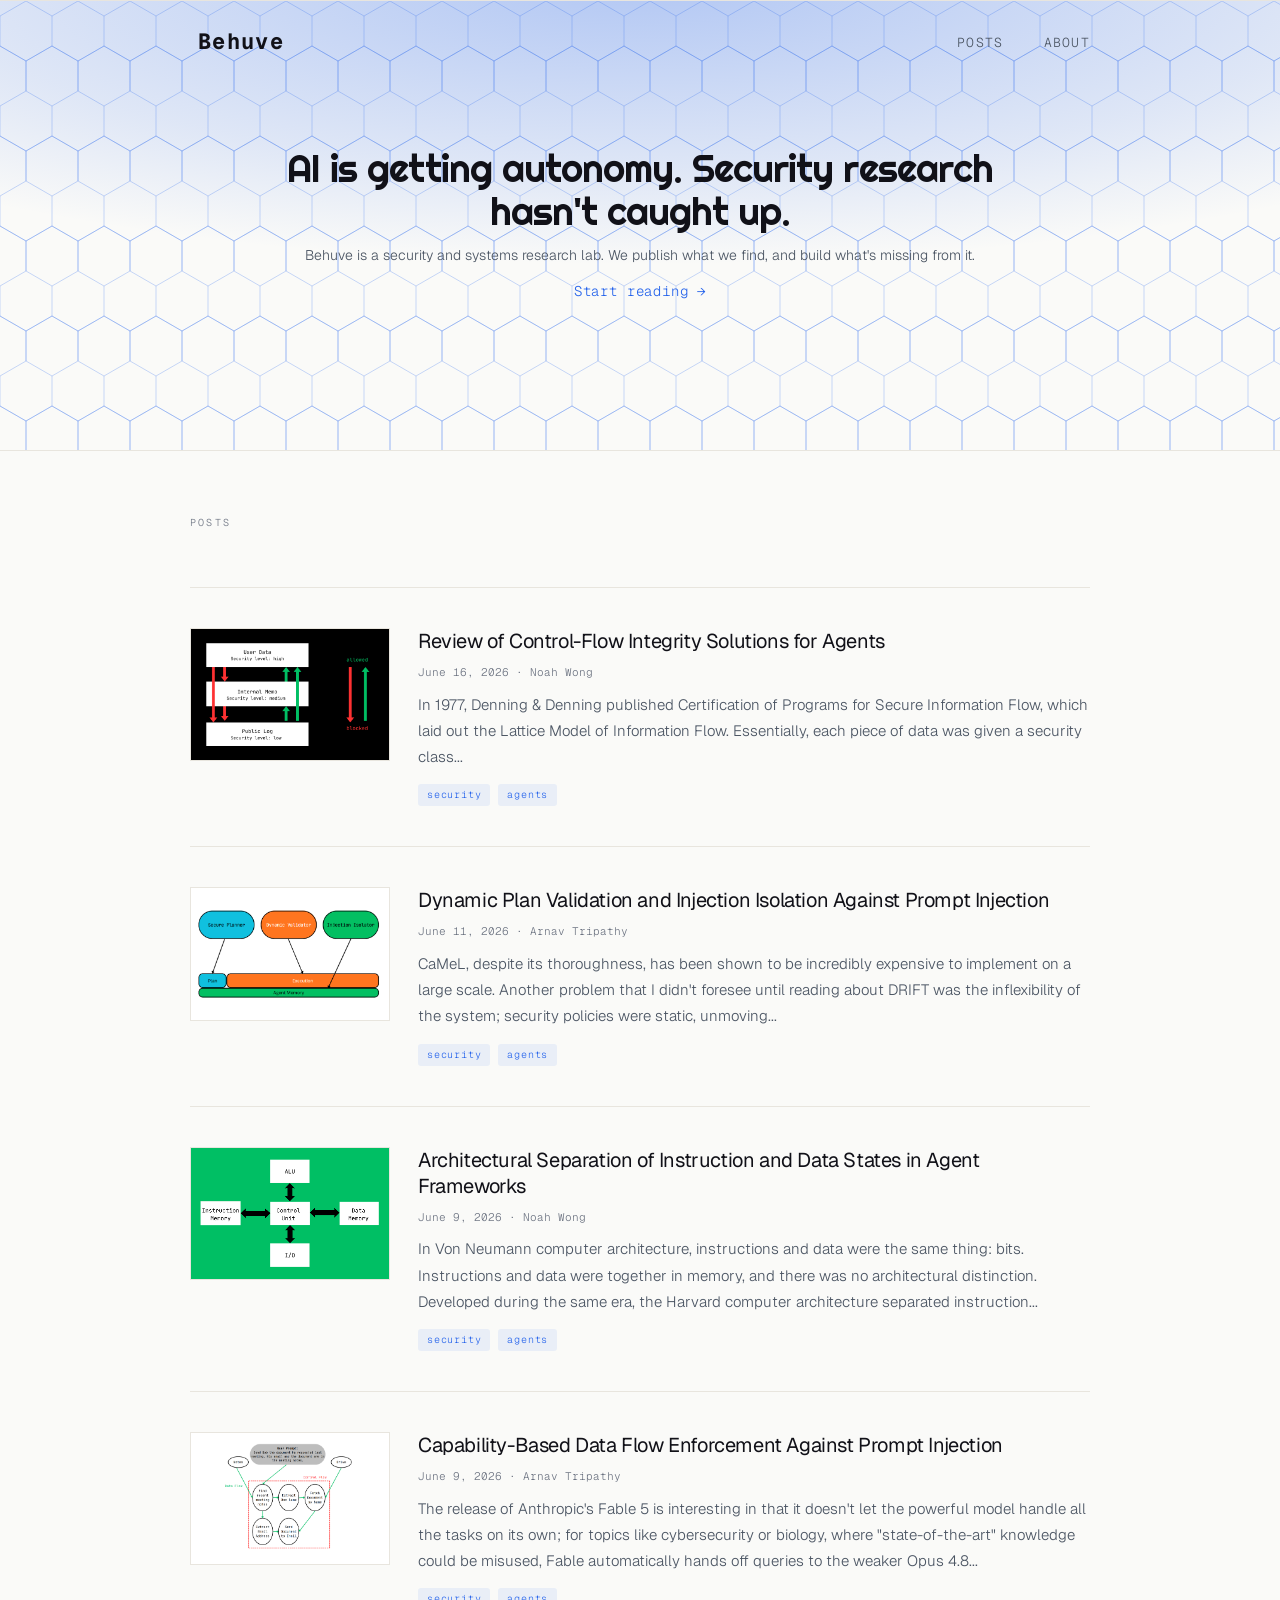
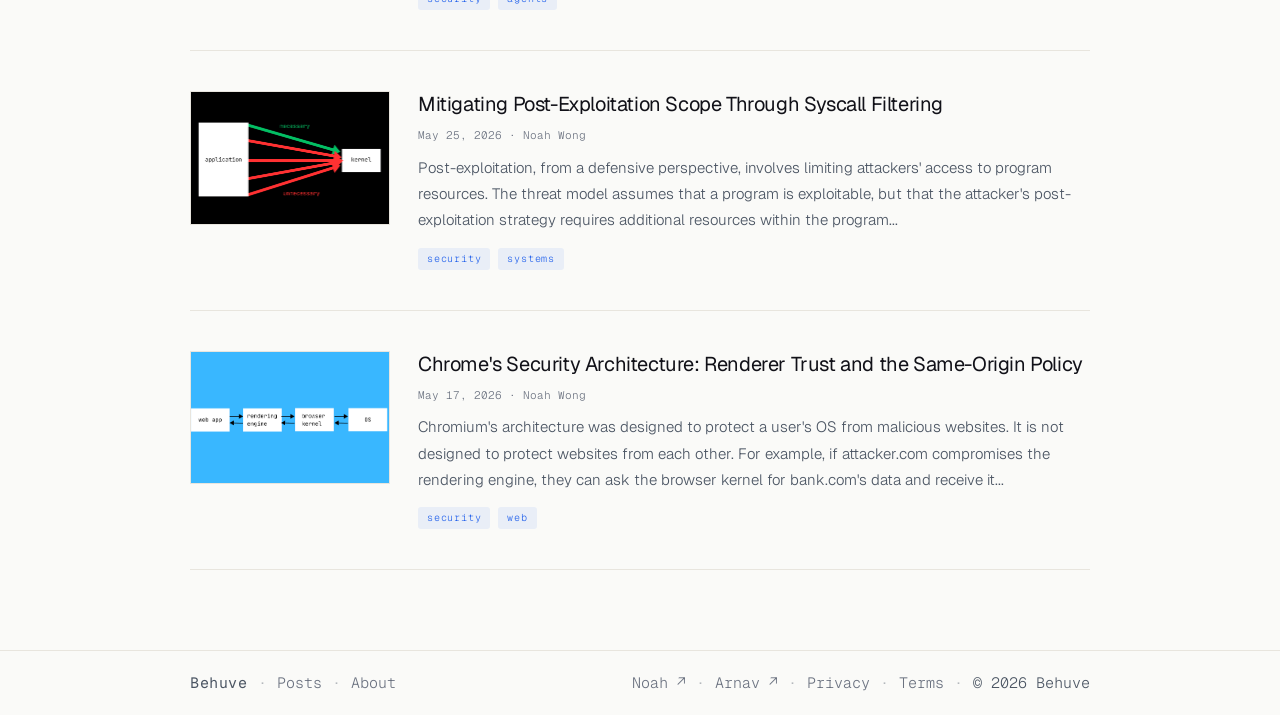
==== commit 60de576c: "more stuff" ====
--- a/index.html
+++ b/index.html
@@ -6,14 +6,14 @@
   <title>Behuve</title>
   <link rel="preconnect" href="https://fonts.googleapis.com" />
   <link rel="preconnect" href="https://fonts.gstatic.com" crossorigin />
-  <link href="https://fonts.googleapis.com/css2?family=Geist:wght@300;400;500&family=Geist+Mono:wght@300;400&display=swap" rel="stylesheet" />
+  <link href="https://fonts.googleapis.com/css2?family=Righteous&family=Geist:wght@300;400;500&family=Geist+Mono:wght@300;400&display=swap" rel="stylesheet" />
   <link rel="icon" href="icon.png" />
   <link rel="stylesheet" href="style.css" />
 </head>
 <body>
 
 <nav>
-  <a class="nav-logo" href="index.html">Behuve</a>
+  <a class="nav-logo" href="index.html"><img src="icon.png" class="nav-icon" alt="" />Behuve</a>
   <ul class="nav-links">
     <li><a href="#posts">Posts</a></li>
     <li><a href="about.html">About</a></li>
@@ -34,6 +34,33 @@
 
   <div class="post-list">
 
+    <a class="post-row reveal" href="posts/post-6.html">
+      <img class="post-row-img" src="assets/post-6/post6.png" alt="Control-flow integrity diagram" />
+      <div class="post-row-body">
+        <span class="post-row-title">Review of Control-Flow Integrity Solutions for Agents</span>
+        <span class="post-row-date">June 16, 2026 · Noah Wong</span>
+        <span class="post-row-desc">In 1977, Denning &amp; Denning published Certification of Programs for Secure Information Flow, which laid out the Lattice Model of Information Flow. Essentially, each piece of data was given a security class...</span>
+        <div class="post-row-tags">
+          <span class="post-tag tag-security">security</span>
+          <span class="post-tag">agents</span>
+        </div>
+      </div>
+    </a>
+
+    <a class="post-row reveal" href="posts/post-5.html">
+      <!-- Thumbnail placeholder — drop your image at assets/post-5/thumbnail.png -->
+      <img class="post-row-img" src="assets/post-5/drift.png" alt="DRIFT architecture diagram" />
+      <div class="post-row-body">
+        <span class="post-row-title">Dynamic Plan Validation and Injection Isolation Against Prompt Injection</span>
+        <span class="post-row-date">June 11, 2026 · Arnav Tripathy</span>
+        <span class="post-row-desc">CaMeL, despite its thoroughness, has been shown to be incredibly expensive to implement on a large scale. Another problem that I didn't foresee until reading about DRIFT was the inflexibility of the system; security policies were static, unmoving...</span>
+        <div class="post-row-tags">
+          <span class="post-tag tag-security">security</span>
+          <span class="post-tag">agents</span>
+        </div>
+      </div>
+    </a>
+
     <a class="post-row reveal" href="posts/post-4.html">
       <img class="post-row-img" src="assets/post-4/agentdojo.png" alt="AgentDojo benchmark diagram" />
       <div class="post-row-body">
@@ -42,6 +69,20 @@
         <span class="post-row-desc">In Von Neumann computer architecture, instructions and data were the same thing: bits. Instructions and data were together in memory, and there was no architectural distinction. Developed during the same era, the Harvard computer architecture separated instruction...</span>
         <div class="post-row-tags">
           <span class="post-tag">security</span>
+          <span class="post-tag">agents</span>
+        </div>
+      </div>
+    </a>
+
+    <a class="post-row reveal" href="posts/post-3.html">
+      <!-- Thumbnail placeholder — drop your image at assets/post-3/thumbnail.png -->
+      <img class="post-row-img" src="assets/post-3/camel.png" alt="CaMeL architecture diagram" />
+      <div class="post-row-body">
+        <span class="post-row-title">Capability-Based Data Flow Enforcement Against Prompt Injection</span>
+        <span class="post-row-date">June 9, 2026 · Arnav Tripathy</span>
+        <span class="post-row-desc">The release of Anthropic's Fable 5 is interesting in that it doesn't let the powerful model handle all the tasks on its own; for topics like cybersecurity or biology, where "state-of-the-art" knowledge could be misused, Fable automatically hands off queries to the weaker Opus 4.8...</span>
+        <div class="post-row-tags">
+          <span class="post-tag tag-security">security</span>
           <span class="post-tag">agents</span>
         </div>
       </div>
--- a/style.css
+++ b/style.css
@@ -62,13 +62,22 @@
 
 .nav-logo {
   font-family: var(--font-mono);
-  font-size: 12px;
-  font-weight: 400;
+  font-size: 22px;
+  font-weight: 700;
   letter-spacing: 0.06em;
   color: var(--text);
   transition: color 0.2s;
+  display: flex;
+  align-items: center;
 }
 .nav-logo:hover { color: var(--accent); }
+
+.nav-icon {
+  height: 22px;
+  width: auto;
+  margin-right: 8px;
+  display: inline-block;
+}
 
 .nav-links {
   display: flex;
@@ -78,7 +87,7 @@
 
 .nav-links a {
   font-family: var(--font-mono);
-  font-size: 11px;
+  font-size: 13px;
   letter-spacing: 0.1em;
   text-transform: uppercase;
   color: var(--text-muted);
@@ -90,8 +99,8 @@
    HERO
    ============================================================ */
 .hero {
-  height: 100vh;
-  min-height: 600px;
+  height: 50vh;
+  min-height: 320px;
   display: flex;
   align-items: center;
   justify-content: center;
@@ -99,7 +108,9 @@
   padding: 0 var(--pad);
   background:
     radial-gradient(ellipse 110% 85% at 50% -5%, rgba(37, 99, 235, 0.34) 0%, rgba(37, 99, 235, 0.13) 50%, transparent 75%),
+    url("data:image/svg+xml,%3Csvg xmlns='http://www.w3.org/2000/svg' width='52' height='90'%3E%3Cpolygon fill='none' stroke='rgba(37,99,235,0.25)' stroke-width='1' points='26,0 52,15 52,45 26,60 0,45 0,15'/%3E%3Cpolygon fill='none' stroke='rgba(37,99,235,0.25)' stroke-width='1' points='0,45 26,60 26,90 0,105 -26,90 -26,60'/%3E%3Cpolygon fill='none' stroke='rgba(37,99,235,0.25)' stroke-width='1' points='52,45 78,60 78,90 52,105 26,90 26,60'/%3E%3C/svg%3E"),
     var(--bg);
+  background-size: auto, 52px 90px, auto;
 }
 
 .hero-content {
@@ -107,21 +118,22 @@
 }
 
 .hero-headline {
-  font-size: clamp(36px, 5vw, 72px);
-  font-weight: 500;
+  font-family: 'Righteous', var(--font-sans);
+  font-size: clamp(24px, 3vw, 48px);
+  font-weight: 400;
   line-height: 1.1;
   letter-spacing: -0.025em;
   color: var(--text);
-  margin-bottom: 20px;
+  margin-bottom: 12px;
   opacity: 0;
   animation: fadeUp 0.8s 0.2s forwards;
 }
 
 .hero-sub {
-  font-size: 16px;
+  font-size: 14px;
   font-weight: 300;
   color: var(--text-muted);
-  margin-bottom: 20px;
+  margin-bottom: 12px;
   opacity: 0;
   animation: fadeUp 0.8s 0.4s forwards;
 }
@@ -443,8 +455,8 @@
   align-items: center;
   gap: 10px;
   font-family: var(--font-mono);
-  font-size: 11px;
-  color: var(--text-dim);
+  font-size: 15px;
+  color: var(--text-muted);
   flex-wrap: wrap;
 }
 
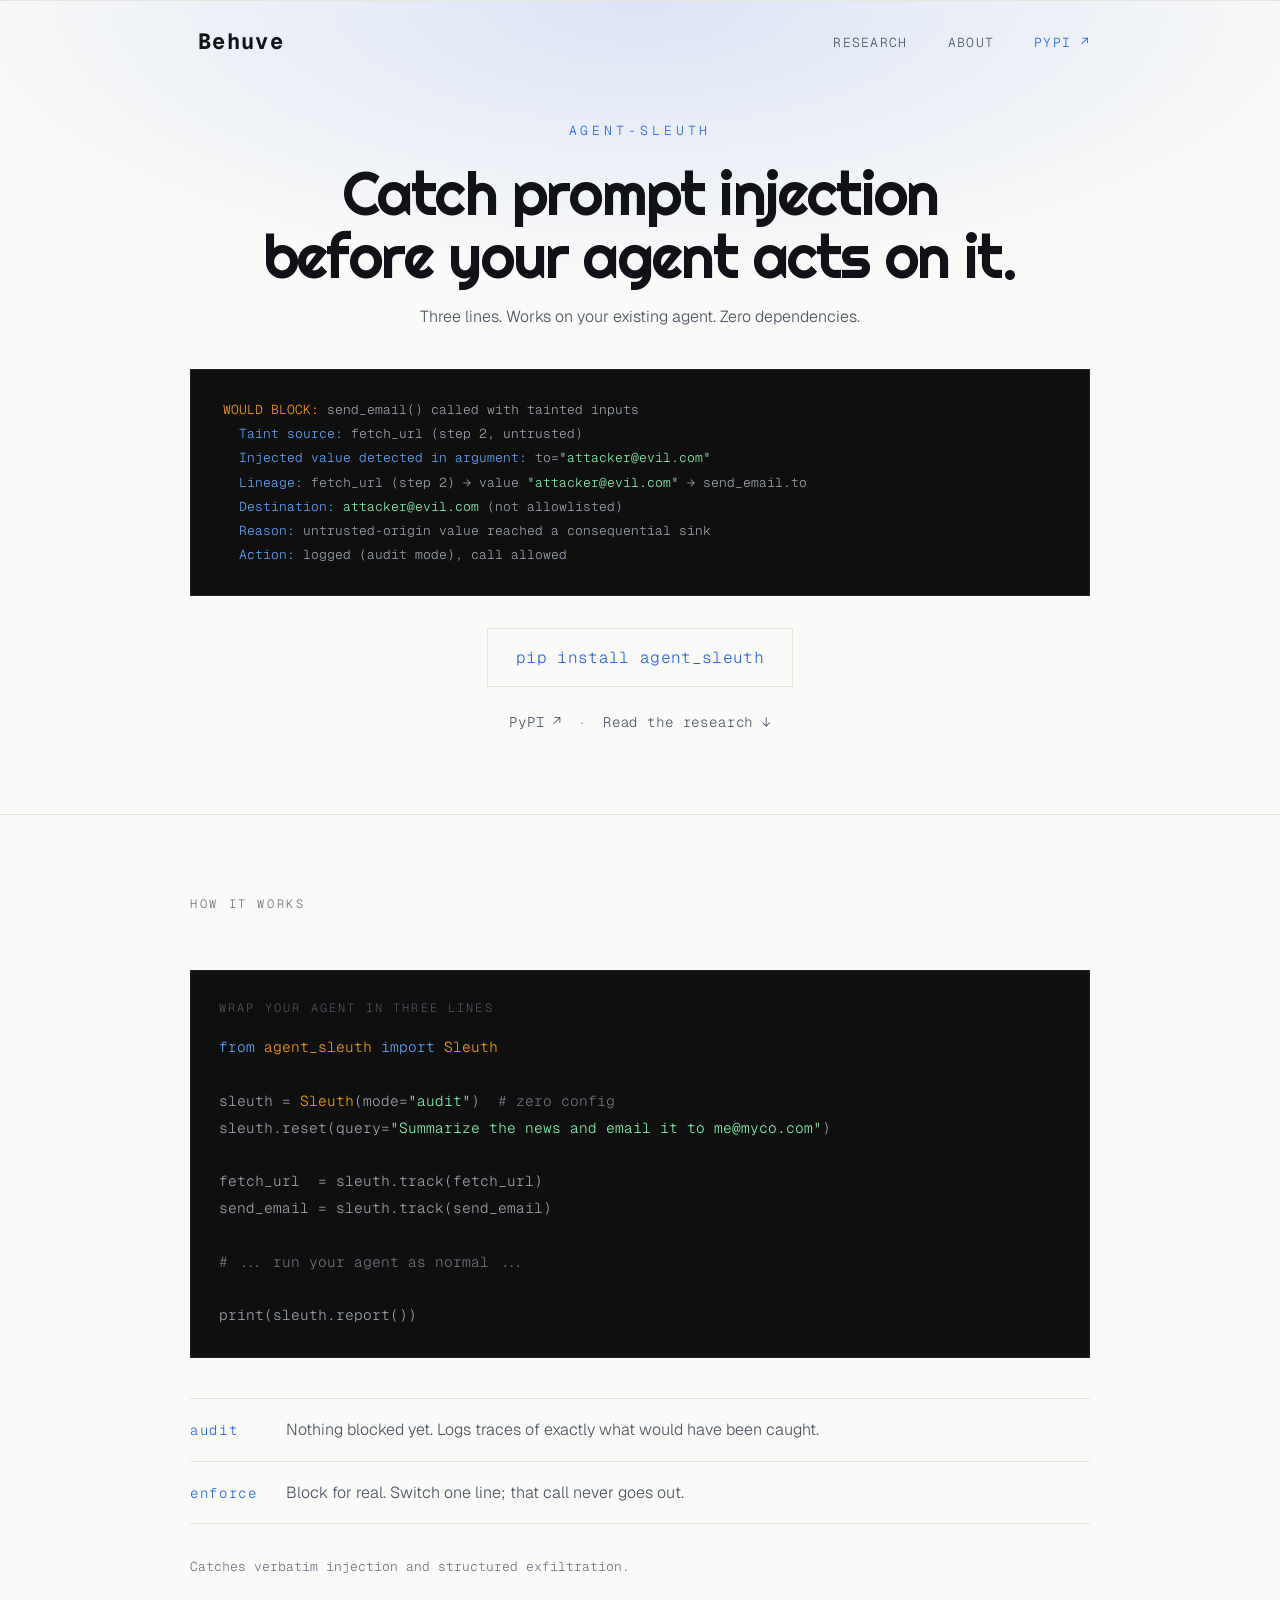
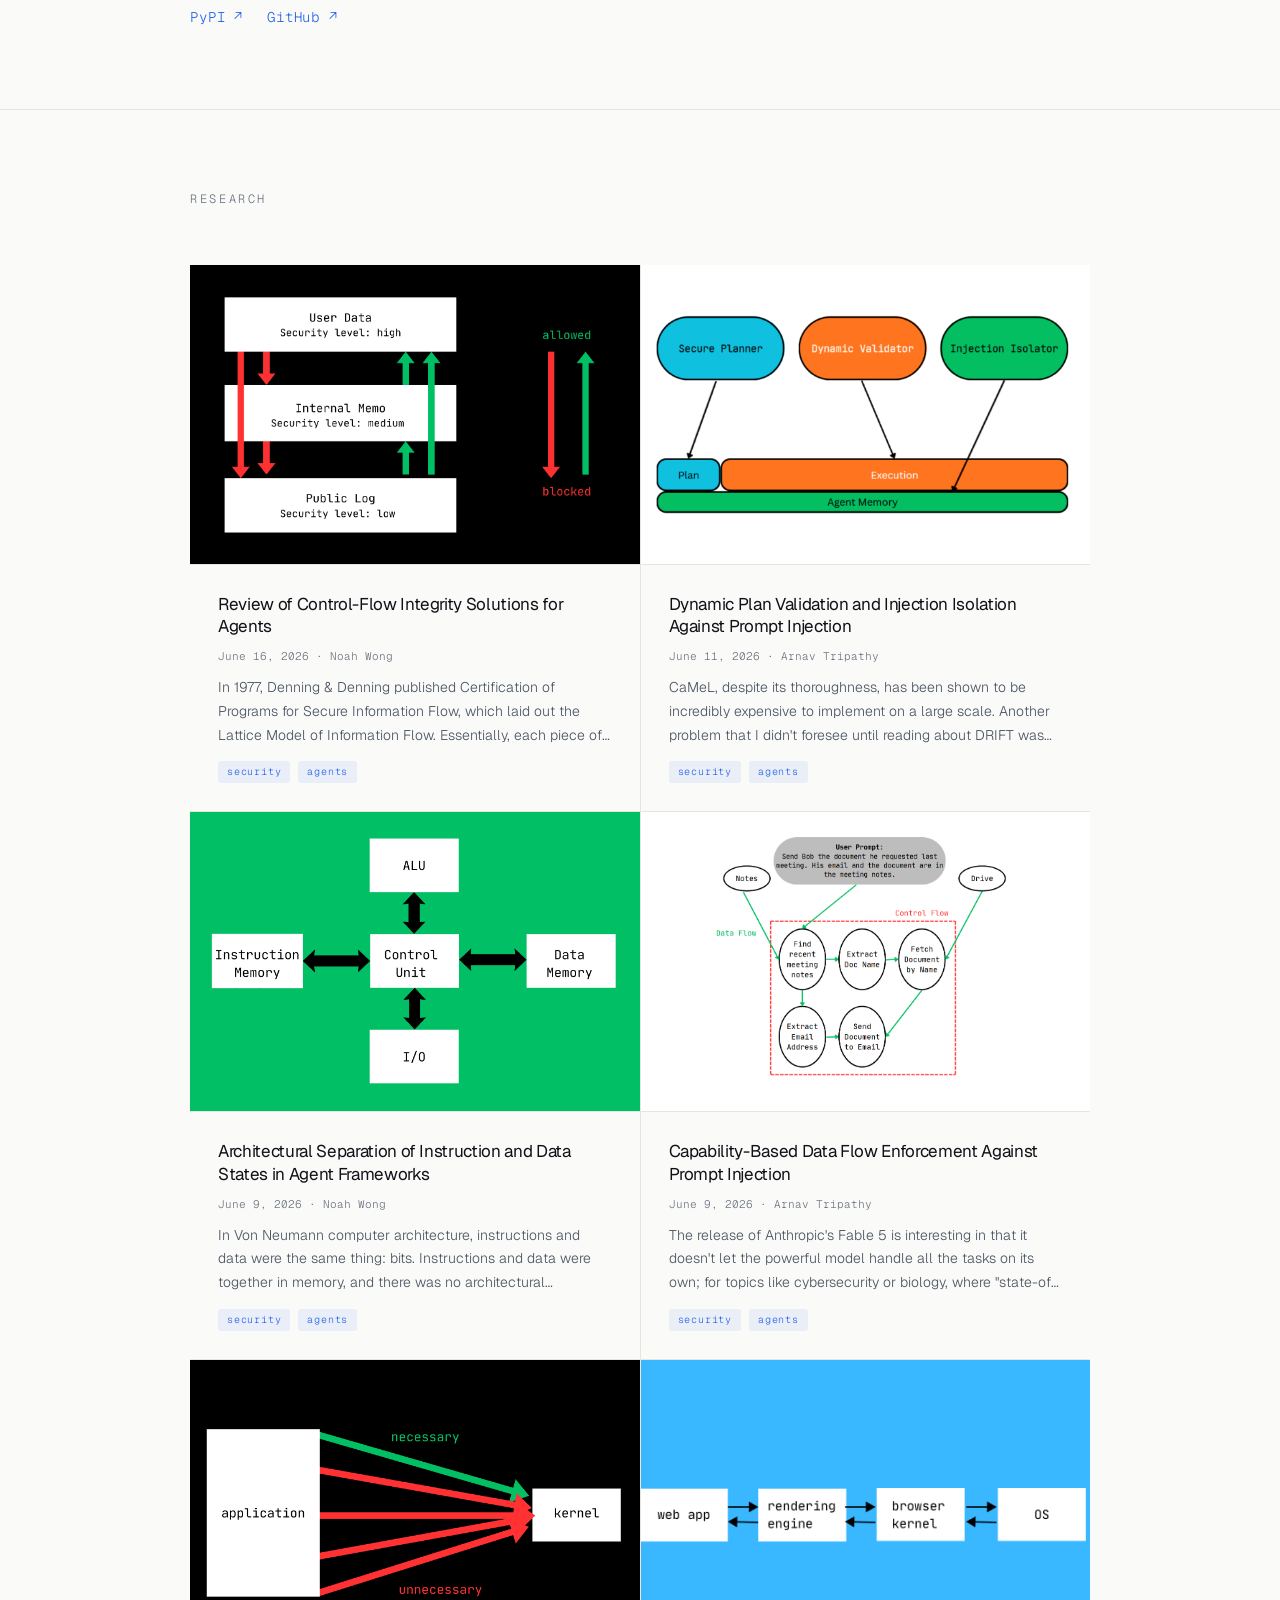
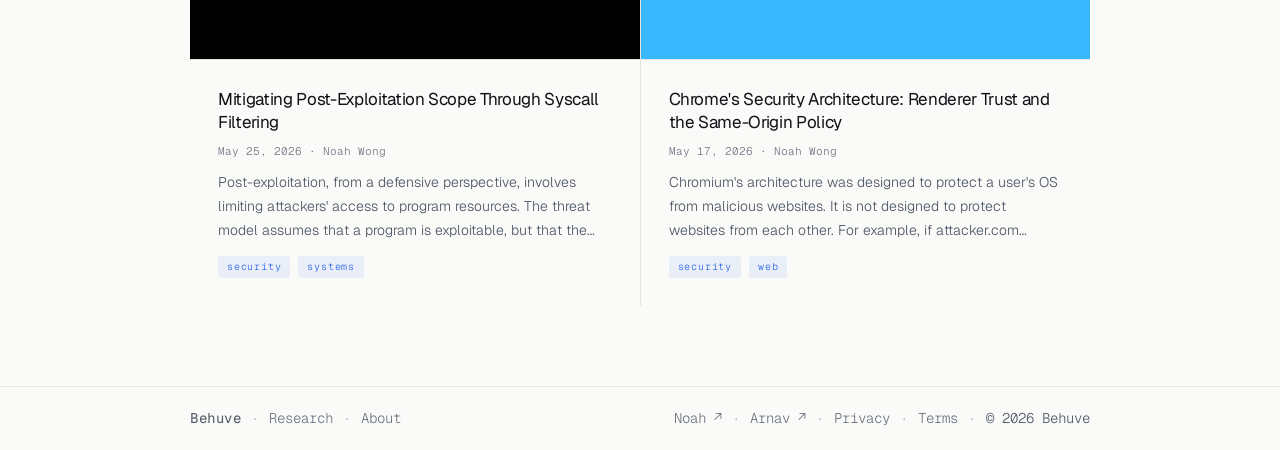
==== commit 58f07034: "wooo" ====
--- a/index.html
+++ b/index.html
@@ -3,7 +3,7 @@
 <head>
   <meta charset="UTF-8" />
   <meta name="viewport" content="width=device-width, initial-scale=1.0" />
-  <title>Behuve</title>
+  <title>agent-sleuth — by Behuve</title>
   <link rel="preconnect" href="https://fonts.googleapis.com" />
   <link rel="preconnect" href="https://fonts.gstatic.com" crossorigin />
   <link href="https://fonts.googleapis.com/css2?family=Righteous&family=Geist:wght@300;400;500&family=Geist+Mono:wght@300;400&display=swap" rel="stylesheet" />
@@ -15,101 +15,154 @@
 <nav>
   <a class="nav-logo" href="index.html"><img src="icon.png" class="nav-icon" alt="" />Behuve</a>
   <ul class="nav-links">
-    <li><a href="#posts">Posts</a></li>
+    <li><a href="#research">Research</a></li>
     <li><a href="about.html">About</a></li>
+    <li><a href="https://pypi.org/project/agent-sleuth/" target="_blank" rel="noopener" class="nav-link-pypi">PyPI ↗</a></li>
   </ul>
 </nav>
 
 <!-- HERO -->
 <section class="hero">
   <div class="hero-content">
-    <h1 class="hero-headline">AI is getting autonomy. Security research hasn't caught up.</h1>
-    <p class="hero-sub">Behuve is a security and systems research lab. We publish what we find, and build what's missing from it.</p>
-    <a href="#posts" class="hero-about">Start reading →</a>
+    <p class="hero-eyebrow">AGENT-SLEUTH</p>
+    <h1 class="hero-headline">Catch prompt injection<br>before your agent acts on it.</h1>
+    <p class="hero-sub">Three lines. Works on your existing agent. Zero dependencies.</p>
+    <div class="hero-terminal">
+      <pre class="hero-terminal-pre"><span class="hl-warn">WOULD BLOCK:</span> send_email() called with tainted inputs
+  <span class="hl-key">Taint source:</span> fetch_url (step 2, untrusted)
+  <span class="hl-key">Injected value detected in argument:</span> to=<span class="hl-val">"attacker@evil.com"</span>
+  <span class="hl-key">Lineage:</span> fetch_url (step 2) → value <span class="hl-val">"attacker@evil.com"</span> → send_email.to
+  <span class="hl-key">Destination:</span> <span class="hl-val">attacker@evil.com</span> (not allowlisted)
+  <span class="hl-key">Reason:</span> untrusted-origin value reached a consequential sink
+  <span class="hl-key">Action:</span> logged (audit mode), call allowed</pre>
+    </div>
+    <div class="hero-cta-install">
+      <code>pip install agent_sleuth</code>
+    </div>
+    <div class="hero-bottom-links">
+      <a href="https://pypi.org/project/agent-sleuth/" target="_blank" rel="noopener">PyPI ↗</a>
+      <span class="hero-bottom-sep">·</span>
+      <a href="#research">Read the research ↓</a>
+    </div>
   </div>
 </section>
 
-<section class="writing-section" id="posts">
-  <p class="section-label">Posts</p>
+<section id="product">
+  <p class="section-label">How it works</p>
 
-  <div class="post-list">
+  <div class="tool-code-block tool-code-block--solo reveal">
+    <p class="tool-code-label">Wrap your agent in three lines</p>
+    <pre class="tool-pre"><span class="hl-kw">from</span> <span class="hl-cls">agent_sleuth</span> <span class="hl-kw">import</span> <span class="hl-cls">Sleuth</span>
 
-    <a class="post-row reveal" href="posts/post-6.html">
-      <img class="post-row-img" src="assets/post-6/post6.png" alt="Control-flow integrity diagram" />
-      <div class="post-row-body">
-        <span class="post-row-title">Review of Control-Flow Integrity Solutions for Agents</span>
-        <span class="post-row-date">June 16, 2026 · Noah Wong</span>
-        <span class="post-row-desc">In 1977, Denning &amp; Denning published Certification of Programs for Secure Information Flow, which laid out the Lattice Model of Information Flow. Essentially, each piece of data was given a security class...</span>
-        <div class="post-row-tags">
-          <span class="post-tag tag-security">security</span>
-          <span class="post-tag">agents</span>
-        </div>
-      </div>
-    </a>
+sleuth = <span class="hl-cls">Sleuth</span>(mode=<span class="hl-str">"audit"</span>)  <span class="hl-cmt"># zero config</span>
+sleuth.reset(query=<span class="hl-str">"Summarize the news and email it to me@myco.com"</span>)
 
-    <a class="post-row reveal" href="posts/post-5.html">
-      <!-- Thumbnail placeholder — drop your image at assets/post-5/thumbnail.png -->
-      <img class="post-row-img" src="assets/post-5/drift.png" alt="DRIFT architecture diagram" />
-      <div class="post-row-body">
-        <span class="post-row-title">Dynamic Plan Validation and Injection Isolation Against Prompt Injection</span>
-        <span class="post-row-date">June 11, 2026 · Arnav Tripathy</span>
-        <span class="post-row-desc">CaMeL, despite its thoroughness, has been shown to be incredibly expensive to implement on a large scale. Another problem that I didn't foresee until reading about DRIFT was the inflexibility of the system; security policies were static, unmoving...</span>
-        <div class="post-row-tags">
-          <span class="post-tag tag-security">security</span>
-          <span class="post-tag">agents</span>
-        </div>
-      </div>
-    </a>
+fetch_url  = sleuth.track(fetch_url)
+send_email = sleuth.track(send_email)
 
-    <a class="post-row reveal" href="posts/post-4.html">
-      <img class="post-row-img" src="assets/post-4/agentdojo.png" alt="AgentDojo benchmark diagram" />
-      <div class="post-row-body">
-        <span class="post-row-title">Architectural Separation of Instruction and Data States in Agent Frameworks</span>
-        <span class="post-row-date">June 9, 2026 · Noah Wong</span>
-        <span class="post-row-desc">In Von Neumann computer architecture, instructions and data were the same thing: bits. Instructions and data were together in memory, and there was no architectural distinction. Developed during the same era, the Harvard computer architecture separated instruction...</span>
-        <div class="post-row-tags">
+<span class="hl-cmt"># ... run your agent as normal ...</span>
+
+print(sleuth.report())</pre>
+  </div>
+
+  <div class="tool-modes reveal">
+    <div class="tool-mode">
+      <span class="tool-mode-name">audit</span>
+      <span class="tool-mode-desc">Nothing blocked yet. Logs traces of exactly what would have been caught.</span>
+    </div>
+    <div class="tool-mode">
+      <span class="tool-mode-name">enforce</span>
+      <span class="tool-mode-desc">Block for real. Switch one line; that call never goes out.</span>
+    </div>
+  </div>
+
+  <p class="tool-caveat reveal">Catches verbatim injection and structured exfiltration.</p>
+
+  <div class="tool-links reveal">
+    <a href="https://pypi.org/project/agent-sleuth/" target="_blank" rel="noopener">PyPI ↗</a>
+    <a href="https://github.com/Behuve-Labs/agent-sleuth" target="_blank" rel="noopener">GitHub ↗</a>
+  </div>
+</section>
+
+<section id="research">
+  <p class="section-label">Research</p>
+
+  <div class="post-grid">
+
+    <a class="post-card reveal" href="posts/post-6.html">
+      <img class="post-card-img" src="assets/post-6/post6.png" alt="Control-flow integrity diagram" />
+      <div class="post-card-body">
+        <span class="post-card-title">Review of Control-Flow Integrity Solutions for Agents</span>
+        <span class="post-card-date">June 16, 2026 · Noah Wong</span>
+        <span class="post-card-desc">In 1977, Denning &amp; Denning published Certification of Programs for Secure Information Flow, which laid out the Lattice Model of Information Flow. Essentially, each piece of data was given a security class...</span>
+        <div class="post-card-tags">
           <span class="post-tag">security</span>
           <span class="post-tag">agents</span>
         </div>
       </div>
     </a>
 
-    <a class="post-row reveal" href="posts/post-3.html">
-      <!-- Thumbnail placeholder — drop your image at assets/post-3/thumbnail.png -->
-      <img class="post-row-img" src="assets/post-3/camel.png" alt="CaMeL architecture diagram" />
-      <div class="post-row-body">
-        <span class="post-row-title">Capability-Based Data Flow Enforcement Against Prompt Injection</span>
-        <span class="post-row-date">June 9, 2026 · Arnav Tripathy</span>
-        <span class="post-row-desc">The release of Anthropic's Fable 5 is interesting in that it doesn't let the powerful model handle all the tasks on its own; for topics like cybersecurity or biology, where "state-of-the-art" knowledge could be misused, Fable automatically hands off queries to the weaker Opus 4.8...</span>
-        <div class="post-row-tags">
-          <span class="post-tag tag-security">security</span>
+    <a class="post-card reveal" href="posts/post-5.html">
+      <img class="post-card-img" src="assets/post-5/drift.png" alt="DRIFT architecture diagram" />
+      <div class="post-card-body">
+        <span class="post-card-title">Dynamic Plan Validation and Injection Isolation Against Prompt Injection</span>
+        <span class="post-card-date">June 11, 2026 · Arnav Tripathy</span>
+        <span class="post-card-desc">CaMeL, despite its thoroughness, has been shown to be incredibly expensive to implement on a large scale. Another problem that I didn't foresee until reading about DRIFT was the inflexibility of the system; security policies were static, unmoving...</span>
+        <div class="post-card-tags">
+          <span class="post-tag">security</span>
           <span class="post-tag">agents</span>
         </div>
       </div>
     </a>
 
-    <a class="post-row reveal" href="posts/post-2.html">
-      <img class="post-row-img" src="assets/post-2/syscalls.png" alt="Syscall filtering diagram" />
-      <div class="post-row-body">
-        <span class="post-row-title">Mitigating Post-Exploitation Scope Through Syscall Filtering</span>
-        <span class="post-row-date">May 25, 2026 · Noah Wong</span>
-        <span class="post-row-desc">Post-exploitation, from a defensive perspective, involves limiting attackers' access to program resources. The threat model assumes that a program is exploitable, but that the attacker's post-exploitation strategy requires additional resources within the program...</span>
-        <div class="post-row-tags">
-          <span class="post-tag tag-security">security</span>
-          <span class="post-tag tag-systems">systems</span>
+    <a class="post-card reveal" href="posts/post-4.html">
+      <img class="post-card-img" src="assets/post-4/agentdojo.png" alt="AgentDojo benchmark diagram" />
+      <div class="post-card-body">
+        <span class="post-card-title">Architectural Separation of Instruction and Data States in Agent Frameworks</span>
+        <span class="post-card-date">June 9, 2026 · Noah Wong</span>
+        <span class="post-card-desc">In Von Neumann computer architecture, instructions and data were the same thing: bits. Instructions and data were together in memory, and there was no architectural distinction. Developed during the same era, the Harvard computer architecture separated instruction...</span>
+        <div class="post-card-tags">
+          <span class="post-tag">security</span>
+          <span class="post-tag">agents</span>
         </div>
       </div>
     </a>
 
-    <a class="post-row reveal" href="posts/post-1.html">
-      <img class="post-row-img" src="assets/post-1/browser.png" alt="Chrome browser architecture diagram" />
-      <div class="post-row-body">
-        <span class="post-row-title">Chrome's Security Architecture: Renderer Trust and the Same-Origin Policy</span>
-        <span class="post-row-date">May 17, 2026 · Noah Wong</span>
-        <span class="post-row-desc">Chromium's architecture was designed to protect a user's OS from malicious websites. It is not designed to protect websites from each other. For example, if attacker.com compromises the rendering engine, they can ask the browser kernel for bank.com's data and receive it...</span>
-        <div class="post-row-tags">
-          <span class="post-tag tag-security">security</span>
-          <span class="post-tag tag-web">web</span>
+    <a class="post-card reveal" href="posts/post-3.html">
+      <img class="post-card-img" src="assets/post-3/camel.png" alt="CaMeL architecture diagram" />
+      <div class="post-card-body">
+        <span class="post-card-title">Capability-Based Data Flow Enforcement Against Prompt Injection</span>
+        <span class="post-card-date">June 9, 2026 · Arnav Tripathy</span>
+        <span class="post-card-desc">The release of Anthropic's Fable 5 is interesting in that it doesn't let the powerful model handle all the tasks on its own; for topics like cybersecurity or biology, where "state-of-the-art" knowledge could be misused, Fable automatically hands off queries to the weaker Opus 4.8...</span>
+        <div class="post-card-tags">
+          <span class="post-tag">security</span>
+          <span class="post-tag">agents</span>
+        </div>
+      </div>
+    </a>
+
+    <a class="post-card reveal" href="posts/post-2.html">
+      <img class="post-card-img" src="assets/post-2/syscalls.png" alt="Syscall filtering diagram" />
+      <div class="post-card-body">
+        <span class="post-card-title">Mitigating Post-Exploitation Scope Through Syscall Filtering</span>
+        <span class="post-card-date">May 25, 2026 · Noah Wong</span>
+        <span class="post-card-desc">Post-exploitation, from a defensive perspective, involves limiting attackers' access to program resources. The threat model assumes that a program is exploitable, but that the attacker's post-exploitation strategy requires additional resources within the program...</span>
+        <div class="post-card-tags">
+          <span class="post-tag">security</span>
+          <span class="post-tag">systems</span>
+        </div>
+      </div>
+    </a>
+
+    <a class="post-card reveal" href="posts/post-1.html">
+      <img class="post-card-img" src="assets/post-1/browser.png" alt="Chrome browser architecture diagram" />
+      <div class="post-card-body">
+        <span class="post-card-title">Chrome's Security Architecture: Renderer Trust and the Same-Origin Policy</span>
+        <span class="post-card-date">May 17, 2026 · Noah Wong</span>
+        <span class="post-card-desc">Chromium's architecture was designed to protect a user's OS from malicious websites. It is not designed to protect websites from each other. For example, if attacker.com compromises the rendering engine, they can ask the browser kernel for bank.com's data and receive it...</span>
+        <div class="post-card-tags">
+          <span class="post-tag">security</span>
+          <span class="post-tag">web</span>
         </div>
       </div>
     </a>
@@ -123,7 +176,7 @@
     <div class="footer-left">
       <a href="index.html" class="footer-logo">Behuve</a>
       <span class="footer-sep">·</span>
-      <a href="#posts">Posts</a>
+      <a href="#research">Research</a>
       <span class="footer-sep">·</span>
       <a href="about.html">About</a>
     </div>
@@ -143,4 +196,4 @@
 
 <script src="main.js"></script>
 </body>
-</html>+</html>
--- a/style.css
+++ b/style.css
@@ -94,68 +94,118 @@
   transition: color 0.2s;
 }
 .nav-links a:hover { color: var(--text); }
+.nav-link-pypi { color: var(--accent) !important; }
 
 /* ============================================================
    HERO
    ============================================================ */
 .hero {
-  height: 50vh;
-  min-height: 320px;
+  min-height: 90vh;
   display: flex;
   align-items: center;
   justify-content: center;
+  padding: 120px var(--pad) 80px;
+  background: radial-gradient(ellipse 80% 50% at 50% 0%, rgba(37, 99, 235, 0.15) 0%, transparent 70%), var(--bg);
+}
+
+.hero-content {
+  max-width: var(--max);
+  width: 100%;
+  display: flex;
+  flex-direction: column;
+  align-items: center;
   text-align: center;
-  padding: 0 var(--pad);
-  background:
-    radial-gradient(ellipse 110% 85% at 50% -5%, rgba(37, 99, 235, 0.34) 0%, rgba(37, 99, 235, 0.13) 50%, transparent 75%),
-    url("data:image/svg+xml,%3Csvg xmlns='http://www.w3.org/2000/svg' width='52' height='90'%3E%3Cpolygon fill='none' stroke='rgba(37,99,235,0.25)' stroke-width='1' points='26,0 52,15 52,45 26,60 0,45 0,15'/%3E%3Cpolygon fill='none' stroke='rgba(37,99,235,0.25)' stroke-width='1' points='0,45 26,60 26,90 0,105 -26,90 -26,60'/%3E%3Cpolygon fill='none' stroke='rgba(37,99,235,0.25)' stroke-width='1' points='52,45 78,60 78,90 52,105 26,90 26,60'/%3E%3C/svg%3E"),
-    var(--bg);
-  background-size: auto, 52px 90px, auto;
-}
-
-.hero-content {
-  max-width: 760px;
+}
+
+.hero-eyebrow {
+  font-family: var(--font-mono);
+  font-size: 13px;
+  letter-spacing: 0.3em;
+  text-transform: uppercase;
+  color: var(--accent);
+  margin-bottom: 20px;
+  opacity: 0;
+  animation: fadeUp 0.6s 0.1s forwards;
 }
 
 .hero-headline {
   font-family: 'Righteous', var(--font-sans);
-  font-size: clamp(24px, 3vw, 48px);
+  font-size: clamp(32px, 5vw, 60px);
   font-weight: 400;
-  line-height: 1.1;
-  letter-spacing: -0.025em;
+  line-height: 1.05;
+  letter-spacing: -0.03em;
   color: var(--text);
-  margin-bottom: 12px;
+  margin-bottom: 16px;
   opacity: 0;
-  animation: fadeUp 0.8s 0.2s forwards;
+  animation: fadeUp 0.7s 0.2s forwards;
 }
 
 .hero-sub {
-  font-size: 14px;
+  font-size: 16px;
   font-weight: 300;
   color: var(--text-muted);
-  margin-bottom: 12px;
+  margin-bottom: 40px;
   opacity: 0;
-  animation: fadeUp 0.8s 0.4s forwards;
-}
-
-.hero-about {
-  display: inline-block;
+  animation: fadeUp 0.7s 0.35s forwards;
+}
+
+.hero-terminal {
+  width: 100%;
+  background: #0f0f0f;
+  border: 1px solid #222;
+  padding: 28px 32px;
+  text-align: left;
+  margin-bottom: 32px;
+  opacity: 0;
+  animation: fadeUp 0.7s 0.5s forwards;
+}
+
+.hero-terminal-pre {
+  font-family: var(--font-mono);
+  font-size: 13px;
+  line-height: 1.85;
+  color: #9ca3af;
+  white-space: pre-wrap;
+  word-break: break-word;
+}
+
+.hero-terminal-pre .hl-warn { color: #f59e0b; }
+.hero-terminal-pre .hl-key  { color: #60a5fa; }
+.hero-terminal-pre .hl-val  { color: #86efac; }
+
+.hero-cta-install {
+  border: 1px solid var(--border);
+  padding: 16px 28px;
+  margin-bottom: 24px;
+  opacity: 0;
+  animation: fadeUp 0.7s 0.65s forwards;
+}
+
+.hero-cta-install code {
+  font-family: var(--font-mono);
+  font-size: 16px;
+  color: var(--accent);
+  letter-spacing: 0.02em;
+}
+
+.hero-bottom-links {
+  display: flex;
+  align-items: center;
+  gap: 16px;
   font-family: var(--font-mono);
   font-size: 14px;
   letter-spacing: 0.06em;
-  color: var(--accent);
-  text-decoration: none;
-  text-underline-offset: 3px;
   opacity: 0;
-  animation: fadeUp 0.8s 0.6s forwards;
-  transition: text-decoration-color 0.2s, opacity 0.2s;
-}
-
-.hero-about:hover {
-  text-decoration: underline;
-  text-decoration-color: var(--accent);
-  opacity: 0.75;
-}
+  animation: fadeUp 0.7s 0.8s forwards;
+}
+
+.hero-bottom-links a {
+  color: var(--text-muted);
+  transition: color 0.2s;
+}
+.hero-bottom-links a:hover { color: var(--text); }
+
+.hero-bottom-sep { opacity: 0.4; }
 
 .accent { color: var(--accent); }
 
@@ -188,7 +238,7 @@
 
 .section-label {
   font-family: var(--font-mono);
-  font-size: 10px;
+  font-size: 12px;
   letter-spacing: 0.22em;
   text-transform: uppercase;
   color: var(--text-dim);
@@ -455,7 +505,7 @@
   align-items: center;
   gap: 10px;
   font-family: var(--font-mono);
-  font-size: 15px;
+  font-size: 14px;
   color: var(--text-muted);
   flex-wrap: wrap;
 }
@@ -470,6 +520,222 @@
 
 footer a { color: var(--text-dim); text-decoration: none; transition: color 0.15s; }
 footer a:hover { color: var(--accent); }
+
+/* ============================================================
+   TOOLS
+   ============================================================ */
+.tool-name {
+  font-size: 28px;
+  font-weight: 400;
+  letter-spacing: -0.02em;
+  margin-bottom: 10px;
+}
+
+.tool-tagline {
+  font-size: 15px;
+  color: var(--text-muted);
+  line-height: 1.75;
+  margin-bottom: 32px;
+  max-width: 560px;
+}
+
+.tool-install {
+  display: inline-flex;
+  align-items: center;
+  border: 1px solid var(--border);
+  padding: 14px 20px;
+  margin-bottom: 40px;
+}
+
+.tool-install code {
+  font-family: var(--font-mono);
+  font-size: 15px;
+  color: var(--accent);
+  letter-spacing: 0.02em;
+}
+
+.tool-code-pair {
+  display: grid;
+  grid-template-columns: 1fr 1fr;
+  gap: 1px;
+  background: var(--border);
+  margin-bottom: 40px;
+}
+
+.tool-code-block {
+  background: var(--bg);
+  padding: 28px;
+}
+
+.tool-code-block--output {
+  background: #0f0f0f;
+}
+
+.tool-code-block--solo {
+  border: 1px solid #222;
+  background: #0f0f0f;
+  margin-bottom: 40px;
+}
+
+.tool-code-block--solo .tool-pre { color: #9ca3af; }
+.tool-code-block--solo .tool-code-label { color: #4b5563; }
+
+.hl-kw  { color: #60a5fa; }
+.hl-cls { color: #f59e0b; }
+.hl-str { color: #86efac; }
+.hl-cmt { color: #6b7280; }
+
+.tool-code-label {
+  font-family: var(--font-mono);
+  font-size: 12px;
+  letter-spacing: 0.18em;
+  text-transform: uppercase;
+  color: var(--text-dim);
+  margin-bottom: 16px;
+}
+
+.tool-code-block--output .tool-code-label {
+  color: #4b5563;
+}
+
+.tool-pre {
+  font-family: var(--font-mono);
+  font-size: 14.5px;
+  line-height: 1.85;
+  color: var(--text-muted);
+  white-space: pre-wrap;
+  word-break: break-word;
+}
+
+.tool-pre--terminal {
+  color: #9ca3af;
+}
+
+.tool-pre--terminal .hl-warn { color: #f59e0b; }
+.tool-pre--terminal .hl-key  { color: #60a5fa; }
+.tool-pre--terminal .hl-val  { color: #86efac; }
+
+.tool-modes {
+  display: flex;
+  flex-direction: column;
+  margin-bottom: 32px;
+  border-bottom: 1px solid var(--border);
+}
+
+.tool-mode {
+  display: flex;
+  align-items: baseline;
+  gap: 24px;
+  padding: 18px 0;
+  border-top: 1px solid var(--border);
+}
+
+.tool-mode-name {
+  font-family: var(--font-mono);
+  font-size: 14px;
+  letter-spacing: 0.12em;
+  color: var(--accent);
+  min-width: 72px;
+  flex-shrink: 0;
+}
+
+.tool-mode-desc {
+  font-size: 16px;
+  color: var(--text-muted);
+  line-height: 1.6;
+}
+
+.tool-caveat {
+  font-family: var(--font-mono);
+  font-size: 13px;
+  color: var(--text-dim);
+  line-height: 1.7;
+  margin-bottom: 28px;
+}
+
+.tool-links {
+  display: flex;
+  gap: 24px;
+}
+
+.tool-links a {
+  font-family: var(--font-mono);
+  font-size: 14px;
+  letter-spacing: 0.06em;
+  color: var(--accent);
+  transition: opacity 0.2s;
+}
+
+.tool-links a:hover { opacity: 0.7; }
+
+/* ============================================================
+   POST CARDS
+   ============================================================ */
+.post-grid {
+  display: grid;
+  grid-template-columns: 1fr 1fr;
+  gap: 1px;
+  background: var(--border);
+}
+
+.post-card {
+  background: var(--bg);
+  display: flex;
+  flex-direction: column;
+  text-decoration: none;
+  color: inherit;
+  transition: background 0.2s;
+}
+.post-card:hover { background: var(--bg-card); }
+.post-card:hover .post-card-title { color: var(--accent); }
+
+.post-card-img {
+  width: 100%;
+  aspect-ratio: 3 / 2;
+  object-fit: cover;
+  border-bottom: 1px solid var(--border);
+  display: block;
+}
+
+.post-card-body {
+  padding: 28px;
+  display: flex;
+  flex-direction: column;
+  gap: 10px;
+  flex: 1;
+}
+
+.post-card-title {
+  font-size: 17px;
+  font-weight: 400;
+  color: var(--text);
+  line-height: 1.35;
+  letter-spacing: -0.02em;
+  transition: color 0.2s;
+}
+
+.post-card-date {
+  font-family: var(--font-mono);
+  font-size: 11px;
+  color: var(--text-dim);
+}
+
+.post-card-desc {
+  font-size: 14px;
+  color: var(--text-muted);
+  line-height: 1.7;
+  font-weight: 300;
+  display: -webkit-box;
+  -webkit-line-clamp: 3;
+  -webkit-box-orient: vertical;
+  overflow: hidden;
+}
+
+.post-card-tags {
+  display: flex;
+  gap: 8px;
+  margin-top: 4px;
+}
 
 /* ============================================================
    REVEAL ANIMATION
@@ -494,7 +760,6 @@
   nav { padding: 20px 24px; }
   .nav-links { gap: 24px; }
   section { padding: 80px 24px; }
-  .hero { padding: 0 24px; }
   .post-row { padding: 32px 0; }
   .post-row-title { font-size: 18px; }
 }
@@ -503,6 +768,9 @@
   section { padding: 56px 24px; }
   .post-row { flex-direction: column; gap: 16px; }
   .post-row-img { width: 100%; aspect-ratio: 16 / 9; }
+  .tool-code-pair { grid-template-columns: 1fr; }
+  .post-grid { grid-template-columns: 1fr; }
+  .hero { padding: 100px 24px 64px; }
 }
 
 @media (max-width: 400px) {
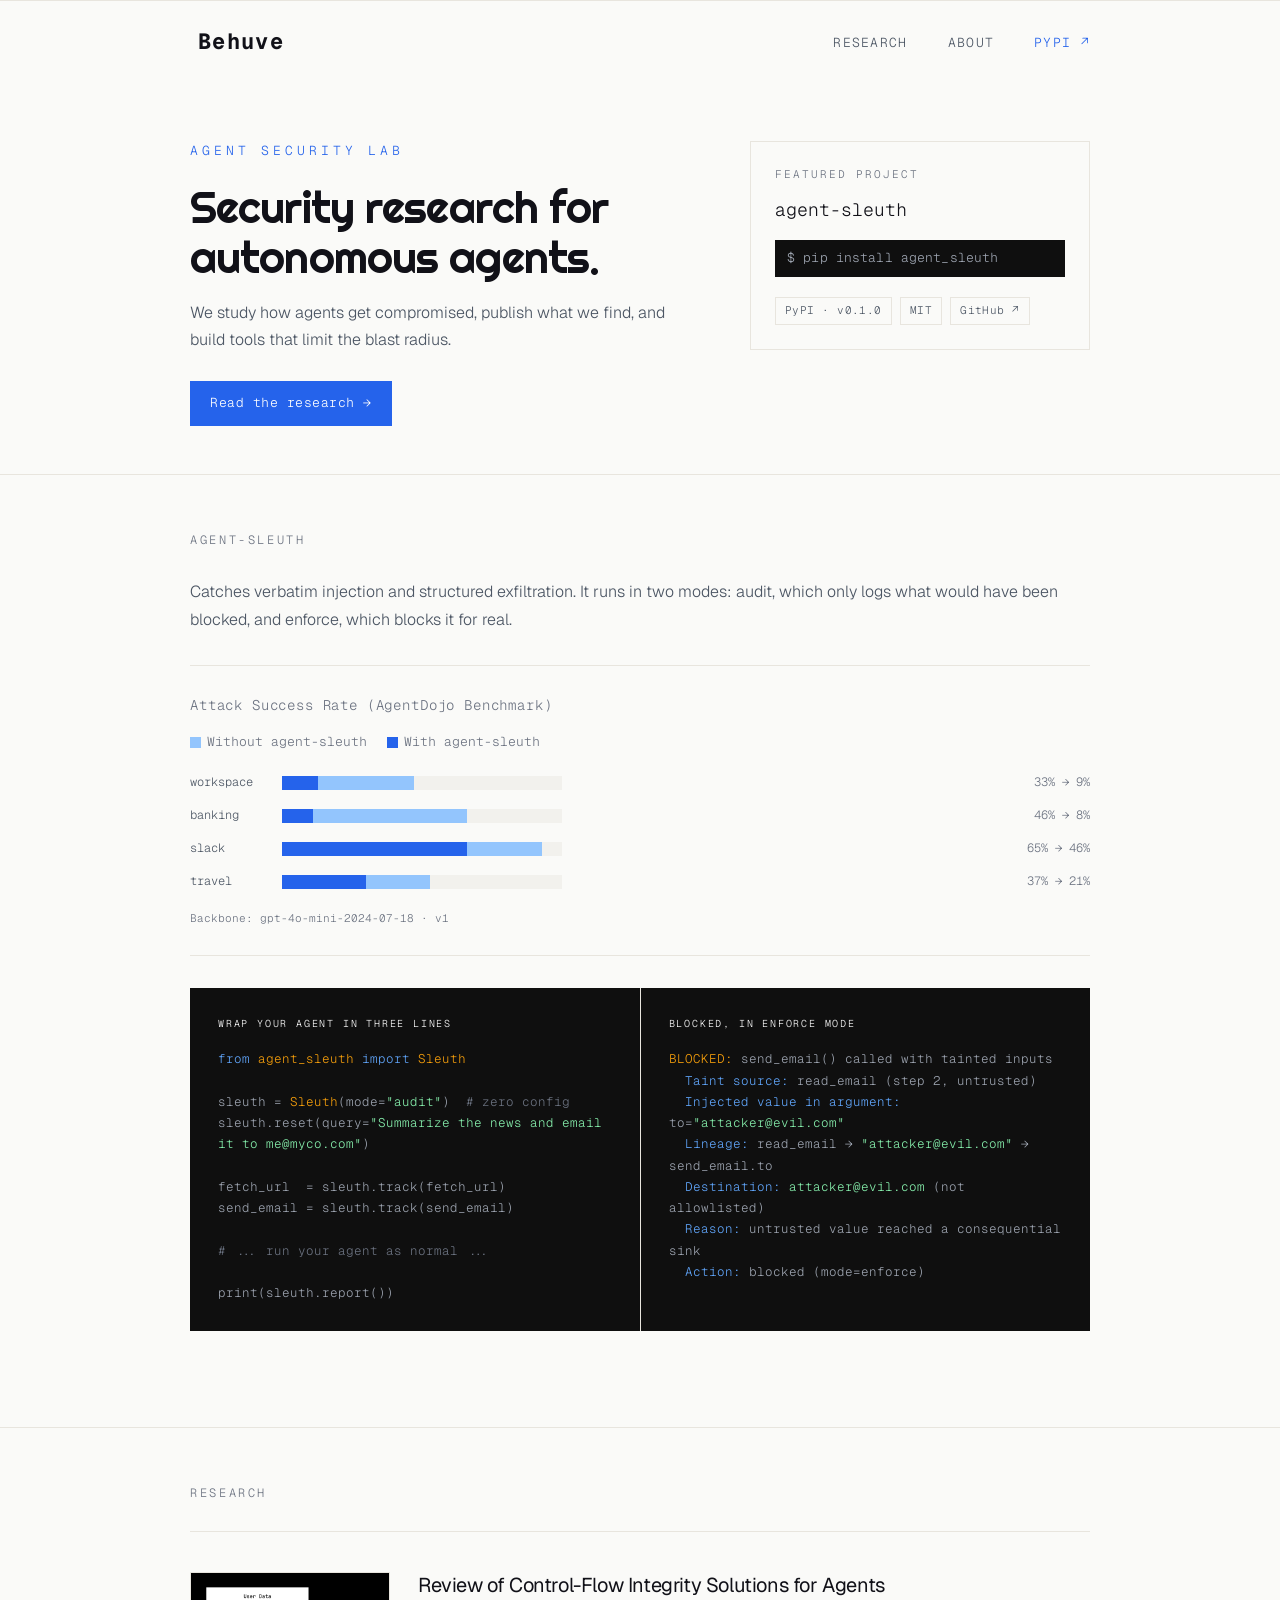
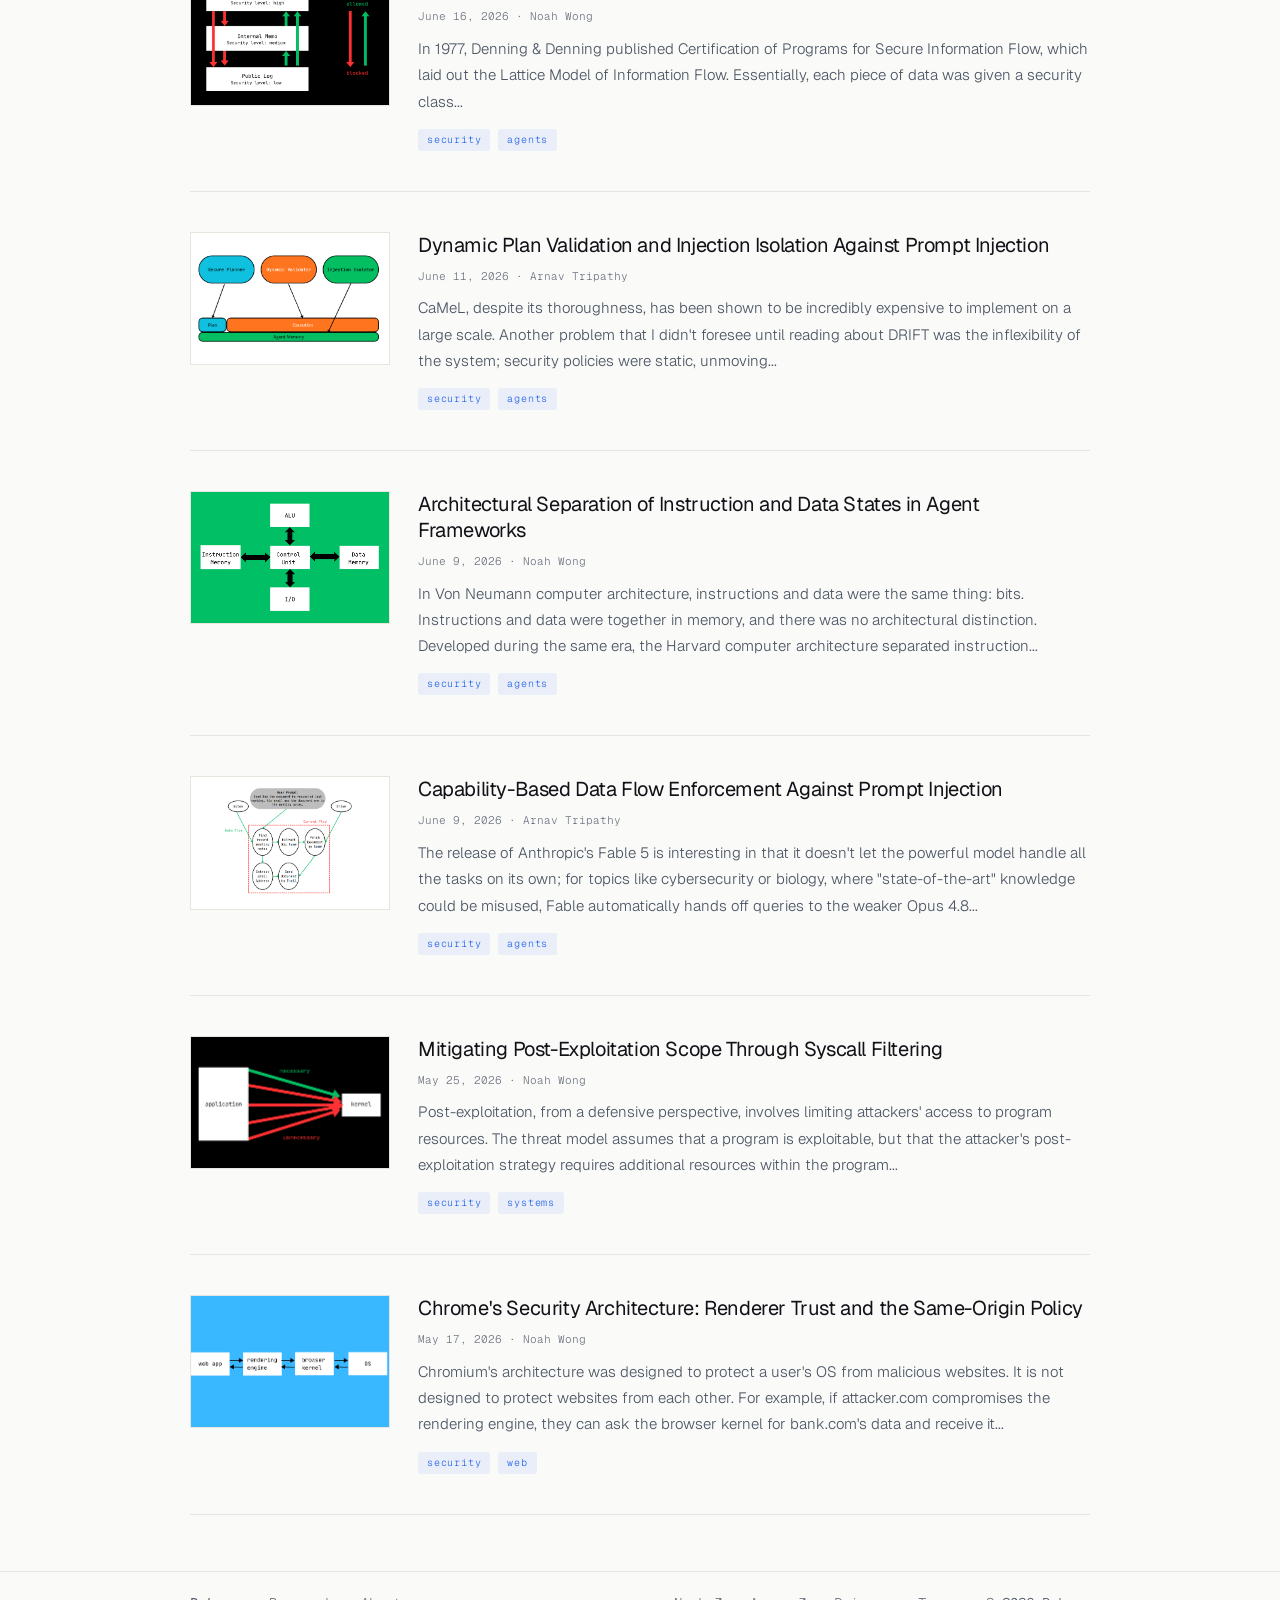
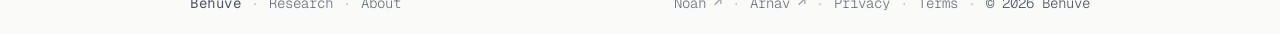
==== commit 687b79ea: "new ui" ====
--- a/index.html
+++ b/index.html
@@ -3,7 +3,7 @@
 <head>
   <meta charset="UTF-8" />
   <meta name="viewport" content="width=device-width, initial-scale=1.0" />
-  <title>agent-sleuth — by Behuve</title>
+  <title>Behuve | Agent Security Lab</title>
   <link rel="preconnect" href="https://fonts.googleapis.com" />
   <link rel="preconnect" href="https://fonts.gstatic.com" crossorigin />
   <link href="https://fonts.googleapis.com/css2?family=Righteous&family=Geist:wght@300;400;500&family=Geist+Mono:wght@300;400&display=swap" rel="stylesheet" />
@@ -23,36 +23,78 @@
 
 <!-- HERO -->
 <section class="hero">
-  <div class="hero-content">
-    <p class="hero-eyebrow">AGENT-SLEUTH</p>
-    <h1 class="hero-headline">Catch prompt injection<br>before your agent acts on it.</h1>
-    <p class="hero-sub">Three lines. Works on your existing agent. Zero dependencies.</p>
-    <div class="hero-terminal">
-      <pre class="hero-terminal-pre"><span class="hl-warn">WOULD BLOCK:</span> send_email() called with tainted inputs
-  <span class="hl-key">Taint source:</span> fetch_url (step 2, untrusted)
-  <span class="hl-key">Injected value detected in argument:</span> to=<span class="hl-val">"attacker@evil.com"</span>
-  <span class="hl-key">Lineage:</span> fetch_url (step 2) → value <span class="hl-val">"attacker@evil.com"</span> → send_email.to
-  <span class="hl-key">Destination:</span> <span class="hl-val">attacker@evil.com</span> (not allowlisted)
-  <span class="hl-key">Reason:</span> untrusted-origin value reached a consequential sink
-  <span class="hl-key">Action:</span> logged (audit mode), call allowed</pre>
-    </div>
-    <div class="hero-cta-install">
-      <code>pip install agent_sleuth</code>
-    </div>
-    <div class="hero-bottom-links">
-      <a href="https://pypi.org/project/agent-sleuth/" target="_blank" rel="noopener">PyPI ↗</a>
-      <span class="hero-bottom-sep">·</span>
-      <a href="#research">Read the research ↓</a>
+  <div class="hero-top">
+    <div class="hero-brand reveal">
+      <p class="hero-eyebrow">AGENT SECURITY LAB</p>
+      <h1 class="hero-headline">Security research for autonomous agents.</h1>
+      <p class="hero-sub">We study how agents get compromised, publish what we find, and build tools that limit the blast radius.</p>
+      <a class="hero-cta" href="#research">Read the research →</a>
+    </div>
+
+    <div class="hero-product reveal">
+      <a class="hero-product-link" href="#agent-sleuth" aria-label="Jump to the agent-sleuth section"></a>
+      <p class="hero-product-label">Featured project</p>
+      <p class="hero-product-name">agent-sleuth</p>
+      <p class="hero-product-install">$ pip install agent_sleuth</p>
+      <div class="hero-product-badges">
+        <a class="hero-badge" href="https://pypi.org/project/agent-sleuth/" target="_blank" rel="noopener">PyPI · v0.1.0</a>
+        <span class="hero-badge">MIT</span>
+        <a class="hero-badge" href="https://github.com/Behuve-Labs/agent-sleuth" target="_blank" rel="noopener">GitHub ↗</a>
+      </div>
     </div>
   </div>
 </section>
 
-<section id="product">
-  <p class="section-label">How it works</p>
-
-  <div class="tool-code-block tool-code-block--solo reveal">
-    <p class="tool-code-label">Wrap your agent in three lines</p>
-    <pre class="tool-pre"><span class="hl-kw">from</span> <span class="hl-cls">agent_sleuth</span> <span class="hl-kw">import</span> <span class="hl-cls">Sleuth</span>
+<section id="agent-sleuth">
+  <p class="section-label">agent-sleuth</p>
+
+  <p class="tool-modes-plain reveal">Catches verbatim injection and structured exfiltration. It runs in two modes: audit, which only logs what would have been blocked, and enforce, which blocks it for real.</p>
+
+  <div class="hero-bench reveal">
+    <p class="hero-bench-label">Attack Success Rate (AgentDojo Benchmark)</p>
+    <div class="bench-legend">
+      <span class="bench-legend-item"><span class="bench-swatch bench-swatch--before"></span>Without agent-sleuth</span>
+      <span class="bench-legend-item"><span class="bench-swatch bench-swatch--after"></span>With agent-sleuth</span>
+    </div>
+    <div class="bench-row">
+      <span class="bench-suite">workspace</span>
+      <div class="bench-track">
+        <div class="bench-bar bench-bar--before" style="width: 47%"></div>
+        <div class="bench-bar bench-bar--after" style="width: 13%"></div>
+      </div>
+      <span class="bench-num">33% → 9%</span>
+    </div>
+    <div class="bench-row">
+      <span class="bench-suite">banking</span>
+      <div class="bench-track">
+        <div class="bench-bar bench-bar--before" style="width: 66%"></div>
+        <div class="bench-bar bench-bar--after" style="width: 11%"></div>
+      </div>
+      <span class="bench-num">46% → 8%</span>
+    </div>
+    <div class="bench-row">
+      <span class="bench-suite">slack</span>
+      <div class="bench-track">
+        <div class="bench-bar bench-bar--before" style="width: 93%"></div>
+        <div class="bench-bar bench-bar--after" style="width: 66%"></div>
+      </div>
+      <span class="bench-num">65% → 46%</span>
+    </div>
+    <div class="bench-row">
+      <span class="bench-suite">travel</span>
+      <div class="bench-track">
+        <div class="bench-bar bench-bar--before" style="width: 53%"></div>
+        <div class="bench-bar bench-bar--after" style="width: 30%"></div>
+      </div>
+      <span class="bench-num">37% → 21%</span>
+    </div>
+    <p class="hero-bench-note">Backbone: gpt-4o-mini-2024-07-18 · v1</p>
+  </div>
+
+  <div class="tool-code-pair reveal">
+    <div class="tool-code-block tool-code-block--output">
+      <p class="tool-code-label">Wrap your agent in three lines</p>
+      <pre class="tool-pre"><span class="hl-kw">from</span> <span class="hl-cls">agent_sleuth</span> <span class="hl-kw">import</span> <span class="hl-cls">Sleuth</span>
 
 sleuth = <span class="hl-cls">Sleuth</span>(mode=<span class="hl-str">"audit"</span>)  <span class="hl-cmt"># zero config</span>
 sleuth.reset(query=<span class="hl-str">"Summarize the news and email it to me@myco.com"</span>)
@@ -63,104 +105,97 @@
 <span class="hl-cmt"># ... run your agent as normal ...</span>
 
 print(sleuth.report())</pre>
-  </div>
-
-  <div class="tool-modes reveal">
-    <div class="tool-mode">
-      <span class="tool-mode-name">audit</span>
-      <span class="tool-mode-desc">Nothing blocked yet. Logs traces of exactly what would have been caught.</span>
-    </div>
-    <div class="tool-mode">
-      <span class="tool-mode-name">enforce</span>
-      <span class="tool-mode-desc">Block for real. Switch one line; that call never goes out.</span>
-    </div>
-  </div>
-
-  <p class="tool-caveat reveal">Catches verbatim injection and structured exfiltration.</p>
-
-  <div class="tool-links reveal">
-    <a href="https://pypi.org/project/agent-sleuth/" target="_blank" rel="noopener">PyPI ↗</a>
-    <a href="https://github.com/Behuve-Labs/agent-sleuth" target="_blank" rel="noopener">GitHub ↗</a>
+    </div>
+    <div class="tool-code-block tool-code-block--output">
+      <p class="tool-code-label">Blocked, in enforce mode</p>
+      <pre class="tool-pre tool-pre--terminal"><span class="hl-warn">BLOCKED:</span> send_email() called with tainted inputs
+  <span class="hl-key">Taint source:</span> read_email (step 2, untrusted)
+  <span class="hl-key">Injected value in argument:</span> to=<span class="hl-val">"attacker@evil.com"</span>
+  <span class="hl-key">Lineage:</span> read_email → <span class="hl-val">"attacker@evil.com"</span> → send_email.to
+  <span class="hl-key">Destination:</span> <span class="hl-val">attacker@evil.com</span> (not allowlisted)
+  <span class="hl-key">Reason:</span> untrusted value reached a consequential sink
+  <span class="hl-key">Action:</span> blocked (mode=enforce)</pre>
+    </div>
   </div>
 </section>
 
 <section id="research">
   <p class="section-label">Research</p>
 
-  <div class="post-grid">
-
-    <a class="post-card reveal" href="posts/post-6.html">
-      <img class="post-card-img" src="assets/post-6/post6.png" alt="Control-flow integrity diagram" />
-      <div class="post-card-body">
-        <span class="post-card-title">Review of Control-Flow Integrity Solutions for Agents</span>
-        <span class="post-card-date">June 16, 2026 · Noah Wong</span>
-        <span class="post-card-desc">In 1977, Denning &amp; Denning published Certification of Programs for Secure Information Flow, which laid out the Lattice Model of Information Flow. Essentially, each piece of data was given a security class...</span>
-        <div class="post-card-tags">
-          <span class="post-tag">security</span>
-          <span class="post-tag">agents</span>
-        </div>
-      </div>
-    </a>
-
-    <a class="post-card reveal" href="posts/post-5.html">
-      <img class="post-card-img" src="assets/post-5/drift.png" alt="DRIFT architecture diagram" />
-      <div class="post-card-body">
-        <span class="post-card-title">Dynamic Plan Validation and Injection Isolation Against Prompt Injection</span>
-        <span class="post-card-date">June 11, 2026 · Arnav Tripathy</span>
-        <span class="post-card-desc">CaMeL, despite its thoroughness, has been shown to be incredibly expensive to implement on a large scale. Another problem that I didn't foresee until reading about DRIFT was the inflexibility of the system; security policies were static, unmoving...</span>
-        <div class="post-card-tags">
-          <span class="post-tag">security</span>
-          <span class="post-tag">agents</span>
-        </div>
-      </div>
-    </a>
-
-    <a class="post-card reveal" href="posts/post-4.html">
-      <img class="post-card-img" src="assets/post-4/agentdojo.png" alt="AgentDojo benchmark diagram" />
-      <div class="post-card-body">
-        <span class="post-card-title">Architectural Separation of Instruction and Data States in Agent Frameworks</span>
-        <span class="post-card-date">June 9, 2026 · Noah Wong</span>
-        <span class="post-card-desc">In Von Neumann computer architecture, instructions and data were the same thing: bits. Instructions and data were together in memory, and there was no architectural distinction. Developed during the same era, the Harvard computer architecture separated instruction...</span>
-        <div class="post-card-tags">
-          <span class="post-tag">security</span>
-          <span class="post-tag">agents</span>
-        </div>
-      </div>
-    </a>
-
-    <a class="post-card reveal" href="posts/post-3.html">
-      <img class="post-card-img" src="assets/post-3/camel.png" alt="CaMeL architecture diagram" />
-      <div class="post-card-body">
-        <span class="post-card-title">Capability-Based Data Flow Enforcement Against Prompt Injection</span>
-        <span class="post-card-date">June 9, 2026 · Arnav Tripathy</span>
-        <span class="post-card-desc">The release of Anthropic's Fable 5 is interesting in that it doesn't let the powerful model handle all the tasks on its own; for topics like cybersecurity or biology, where "state-of-the-art" knowledge could be misused, Fable automatically hands off queries to the weaker Opus 4.8...</span>
-        <div class="post-card-tags">
-          <span class="post-tag">security</span>
-          <span class="post-tag">agents</span>
-        </div>
-      </div>
-    </a>
-
-    <a class="post-card reveal" href="posts/post-2.html">
-      <img class="post-card-img" src="assets/post-2/syscalls.png" alt="Syscall filtering diagram" />
-      <div class="post-card-body">
-        <span class="post-card-title">Mitigating Post-Exploitation Scope Through Syscall Filtering</span>
-        <span class="post-card-date">May 25, 2026 · Noah Wong</span>
-        <span class="post-card-desc">Post-exploitation, from a defensive perspective, involves limiting attackers' access to program resources. The threat model assumes that a program is exploitable, but that the attacker's post-exploitation strategy requires additional resources within the program...</span>
-        <div class="post-card-tags">
+  <div class="post-list">
+
+    <a class="post-row reveal" href="posts/post-6.html">
+      <img class="post-row-img" src="assets/post-6/post6.png" alt="Control-flow integrity diagram" />
+      <div class="post-row-body">
+        <span class="post-row-title">Review of Control-Flow Integrity Solutions for Agents</span>
+        <span class="post-row-date">June 16, 2026 · Noah Wong</span>
+        <span class="post-row-desc">In 1977, Denning &amp; Denning published Certification of Programs for Secure Information Flow, which laid out the Lattice Model of Information Flow. Essentially, each piece of data was given a security class...</span>
+        <div class="post-row-tags">
+          <span class="post-tag">security</span>
+          <span class="post-tag">agents</span>
+        </div>
+      </div>
+    </a>
+
+    <a class="post-row reveal" href="posts/post-5.html">
+      <img class="post-row-img" src="assets/post-5/drift.png" alt="DRIFT architecture diagram" />
+      <div class="post-row-body">
+        <span class="post-row-title">Dynamic Plan Validation and Injection Isolation Against Prompt Injection</span>
+        <span class="post-row-date">June 11, 2026 · Arnav Tripathy</span>
+        <span class="post-row-desc">CaMeL, despite its thoroughness, has been shown to be incredibly expensive to implement on a large scale. Another problem that I didn't foresee until reading about DRIFT was the inflexibility of the system; security policies were static, unmoving...</span>
+        <div class="post-row-tags">
+          <span class="post-tag">security</span>
+          <span class="post-tag">agents</span>
+        </div>
+      </div>
+    </a>
+
+    <a class="post-row reveal" href="posts/post-4.html">
+      <img class="post-row-img" src="assets/post-4/agentdojo.png" alt="AgentDojo benchmark diagram" />
+      <div class="post-row-body">
+        <span class="post-row-title">Architectural Separation of Instruction and Data States in Agent Frameworks</span>
+        <span class="post-row-date">June 9, 2026 · Noah Wong</span>
+        <span class="post-row-desc">In Von Neumann computer architecture, instructions and data were the same thing: bits. Instructions and data were together in memory, and there was no architectural distinction. Developed during the same era, the Harvard computer architecture separated instruction...</span>
+        <div class="post-row-tags">
+          <span class="post-tag">security</span>
+          <span class="post-tag">agents</span>
+        </div>
+      </div>
+    </a>
+
+    <a class="post-row reveal" href="posts/post-3.html">
+      <img class="post-row-img" src="assets/post-3/camel.png" alt="CaMeL architecture diagram" />
+      <div class="post-row-body">
+        <span class="post-row-title">Capability-Based Data Flow Enforcement Against Prompt Injection</span>
+        <span class="post-row-date">June 9, 2026 · Arnav Tripathy</span>
+        <span class="post-row-desc">The release of Anthropic's Fable 5 is interesting in that it doesn't let the powerful model handle all the tasks on its own; for topics like cybersecurity or biology, where "state-of-the-art" knowledge could be misused, Fable automatically hands off queries to the weaker Opus 4.8...</span>
+        <div class="post-row-tags">
+          <span class="post-tag">security</span>
+          <span class="post-tag">agents</span>
+        </div>
+      </div>
+    </a>
+
+    <a class="post-row reveal" href="posts/post-2.html">
+      <img class="post-row-img" src="assets/post-2/syscalls.png" alt="Syscall filtering diagram" />
+      <div class="post-row-body">
+        <span class="post-row-title">Mitigating Post-Exploitation Scope Through Syscall Filtering</span>
+        <span class="post-row-date">May 25, 2026 · Noah Wong</span>
+        <span class="post-row-desc">Post-exploitation, from a defensive perspective, involves limiting attackers' access to program resources. The threat model assumes that a program is exploitable, but that the attacker's post-exploitation strategy requires additional resources within the program...</span>
+        <div class="post-row-tags">
           <span class="post-tag">security</span>
           <span class="post-tag">systems</span>
         </div>
       </div>
     </a>
 
-    <a class="post-card reveal" href="posts/post-1.html">
-      <img class="post-card-img" src="assets/post-1/browser.png" alt="Chrome browser architecture diagram" />
-      <div class="post-card-body">
-        <span class="post-card-title">Chrome's Security Architecture: Renderer Trust and the Same-Origin Policy</span>
-        <span class="post-card-date">May 17, 2026 · Noah Wong</span>
-        <span class="post-card-desc">Chromium's architecture was designed to protect a user's OS from malicious websites. It is not designed to protect websites from each other. For example, if attacker.com compromises the rendering engine, they can ask the browser kernel for bank.com's data and receive it...</span>
-        <div class="post-card-tags">
+    <a class="post-row reveal" href="posts/post-1.html">
+      <img class="post-row-img" src="assets/post-1/browser.png" alt="Chrome browser architecture diagram" />
+      <div class="post-row-body">
+        <span class="post-row-title">Chrome's Security Architecture: Renderer Trust and the Same-Origin Policy</span>
+        <span class="post-row-date">May 17, 2026 · Noah Wong</span>
+        <span class="post-row-desc">Chromium's architecture was designed to protect a user's OS from malicious websites. It is not designed to protect websites from each other. For example, if attacker.com compromises the rendering engine, they can ask the browser kernel for bank.com's data and receive it...</span>
+        <div class="post-row-tags">
           <span class="post-tag">security</span>
           <span class="post-tag">web</span>
         </div>
--- a/style.css
+++ b/style.css
@@ -9,6 +9,7 @@
   --text-muted:      #4b5563;
   --text-dim:        #6b7280;
   --accent:          #2563eb;
+  --accent-light:    #93c5fd;
   --accent-dim:      rgba(37, 99, 235, 0.08);
   --border:          #e8e5de;
 
@@ -100,21 +101,22 @@
    HERO
    ============================================================ */
 .hero {
-  min-height: 90vh;
-  display: flex;
-  align-items: center;
-  justify-content: center;
-  padding: 120px var(--pad) 80px;
-  background: radial-gradient(ellipse 80% 50% at 50% 0%, rgba(37, 99, 235, 0.15) 0%, transparent 70%), var(--bg);
-}
-
-.hero-content {
+  padding: 140px var(--pad) 48px;
+  background: var(--bg);
+}
+
+.hero-top {
+  display: flex;
+  align-items: flex-start;
+  justify-content: space-between;
+  gap: 48px;
   max-width: var(--max);
-  width: 100%;
-  display: flex;
-  flex-direction: column;
-  align-items: center;
-  text-align: center;
+  margin: 0 auto;
+}
+
+.hero-brand {
+  max-width: 560px;
+  min-width: 0;
 }
 
 .hero-eyebrow {
@@ -124,88 +126,205 @@
   text-transform: uppercase;
   color: var(--accent);
   margin-bottom: 20px;
-  opacity: 0;
-  animation: fadeUp 0.6s 0.1s forwards;
 }
 
 .hero-headline {
   font-family: 'Righteous', var(--font-sans);
-  font-size: clamp(32px, 5vw, 60px);
+  font-size: clamp(28px, 4vw, 44px);
   font-weight: 400;
-  line-height: 1.05;
-  letter-spacing: -0.03em;
+  line-height: 1.15;
+  letter-spacing: -0.02em;
   color: var(--text);
   margin-bottom: 16px;
-  opacity: 0;
-  animation: fadeUp 0.7s 0.2s forwards;
 }
 
 .hero-sub {
   font-size: 16px;
   font-weight: 300;
   color: var(--text-muted);
-  margin-bottom: 40px;
-  opacity: 0;
-  animation: fadeUp 0.7s 0.35s forwards;
-}
-
-.hero-terminal {
-  width: 100%;
+  line-height: 1.7;
+  margin-bottom: 28px;
+}
+
+.hero-cta {
+  display: inline-flex;
+  align-items: center;
+  gap: 8px;
+  background: var(--accent);
+  color: #fff;
+  font-family: var(--font-mono);
+  font-size: 13px;
+  letter-spacing: 0.04em;
+  padding: 12px 20px;
+  transition: opacity 0.2s;
+}
+.hero-cta:hover { opacity: 0.85; }
+
+.hero-product {
+  position: relative;
+  flex-shrink: 0;
+  width: 340px;
+  border: 1px solid var(--border);
+  padding: 24px;
+  transition: border-color 0.2s;
+}
+.hero-product:hover { border-color: var(--accent); cursor: pointer; }
+
+.hero-product-link {
+  position: absolute;
+  inset: 0;
+  z-index: 1;
+}
+
+.hero-product-label {
+  font-family: var(--font-mono);
+  font-size: 11px;
+  letter-spacing: 0.18em;
+  text-transform: uppercase;
+  color: var(--text-dim);
+  margin-bottom: 12px;
+}
+
+.hero-product-name {
+  font-family: var(--font-mono);
+  font-size: 18px;
+  color: var(--text);
+  margin-bottom: 16px;
+}
+
+.hero-product-install {
+  display: block;
   background: #0f0f0f;
-  border: 1px solid #222;
-  padding: 28px 32px;
-  text-align: left;
+  font-family: var(--font-mono);
+  font-size: 13px;
+  color: #9ca3af;
+  letter-spacing: 0.01em;
+  padding: 8px 12px;
+  margin-bottom: 20px;
+  word-break: break-all;
+}
+
+.hero-product-badges {
+  position: relative;
+  z-index: 2;
+  display: flex;
+  flex-wrap: wrap;
+  gap: 8px;
+}
+
+.hero-badge {
+  font-family: var(--font-mono);
+  font-size: 11px;
+  letter-spacing: 0.04em;
+  color: var(--text-muted);
+  border: 1px solid var(--border);
+  padding: 4px 9px;
+  transition: color 0.2s, border-color 0.2s;
+}
+
+a.hero-badge {
+  position: relative;
+  z-index: 2;
+}
+
+a.hero-badge:hover {
+  color: var(--accent);
+  border-color: var(--accent);
+}
+
+.hero-bench {
+  padding: 28px 0;
   margin-bottom: 32px;
-  opacity: 0;
-  animation: fadeUp 0.7s 0.5s forwards;
-}
-
-.hero-terminal-pre {
+  border-top: 1px solid var(--border);
+  border-bottom: 1px solid var(--border);
+}
+
+.hero-bench-label {
+  font-family: var(--font-mono);
+  font-size: 14px;
+  letter-spacing: 0.06em;
+  color: var(--text-dim);
+  margin-bottom: 16px;
+}
+
+.bench-legend {
+  display: flex;
+  gap: 20px;
+  margin-bottom: 20px;
+}
+
+.bench-legend-item {
+  display: flex;
+  align-items: center;
+  gap: 6px;
   font-family: var(--font-mono);
   font-size: 13px;
-  line-height: 1.85;
-  color: #9ca3af;
-  white-space: pre-wrap;
-  word-break: break-word;
-}
-
-.hero-terminal-pre .hl-warn { color: #f59e0b; }
-.hero-terminal-pre .hl-key  { color: #60a5fa; }
-.hero-terminal-pre .hl-val  { color: #86efac; }
-
-.hero-cta-install {
-  border: 1px solid var(--border);
-  padding: 16px 28px;
-  margin-bottom: 24px;
-  opacity: 0;
-  animation: fadeUp 0.7s 0.65s forwards;
-}
-
-.hero-cta-install code {
-  font-family: var(--font-mono);
-  font-size: 16px;
-  color: var(--accent);
-  letter-spacing: 0.02em;
-}
-
-.hero-bottom-links {
+  color: var(--text-dim);
+}
+
+.bench-swatch {
+  display: inline-block;
+  width: 11px;
+  height: 11px;
+}
+
+.bench-swatch--before { background: var(--accent-light); }
+.bench-swatch--after { background: var(--accent); }
+
+.bench-row {
   display: flex;
   align-items: center;
   gap: 16px;
-  font-family: var(--font-mono);
-  font-size: 14px;
-  letter-spacing: 0.06em;
-  opacity: 0;
-  animation: fadeUp 0.7s 0.8s forwards;
-}
-
-.hero-bottom-links a {
-  color: var(--text-muted);
-  transition: color 0.2s;
-}
-.hero-bottom-links a:hover { color: var(--text); }
-
-.hero-bottom-sep { opacity: 0.4; }
+  margin-bottom: 14px;
+}
+
+.bench-suite {
+  font-family: var(--font-mono);
+  font-size: 12px;
+  color: var(--text-muted);
+  width: 76px;
+  flex-shrink: 0;
+}
+
+.bench-track {
+  position: relative;
+  flex: 1;
+  max-width: 280px;
+  height: 14px;
+  background: var(--bg-card);
+}
+
+.bench-bar {
+  position: absolute;
+  top: 0;
+  left: 0;
+  height: 100%;
+}
+
+.bench-bar--before {
+  background: var(--accent-light);
+  z-index: 1;
+}
+
+.bench-bar--after {
+  background: var(--accent);
+  z-index: 2;
+}
+
+.bench-num {
+  font-family: var(--font-mono);
+  font-size: 12px;
+  color: var(--text-dim);
+  white-space: nowrap;
+  margin-left: auto;
+}
+
+.hero-bench-note {
+  font-family: var(--font-mono);
+  font-size: 11px;
+  color: var(--text-dim);
+  margin-top: 18px;
+}
 
 .accent { color: var(--accent); }
 
@@ -232,7 +351,7 @@
    SHARED SECTION CHROME
    ============================================================ */
 section {
-  padding: 80px var(--pad);
+  padding: 56px var(--pad);
   border-top: 1px solid var(--border);
 }
 
@@ -242,7 +361,11 @@
   letter-spacing: 0.22em;
   text-transform: uppercase;
   color: var(--text-dim);
-  margin-bottom: 56px;
+  margin-bottom: 28px;
+}
+
+#research, #agent-sleuth {
+  scroll-margin-top: 120px;
 }
 
 /* ============================================================
@@ -466,6 +589,10 @@
   color: var(--text-muted);
   line-height: 1.75;
   font-weight: 300;
+  display: -webkit-box;
+  -webkit-line-clamp: 3;
+  -webkit-box-orient: vertical;
+  overflow: hidden;
 }
 
 .post-row-tags {
@@ -571,15 +698,6 @@
   background: #0f0f0f;
 }
 
-.tool-code-block--solo {
-  border: 1px solid #222;
-  background: #0f0f0f;
-  margin-bottom: 40px;
-}
-
-.tool-code-block--solo .tool-pre { color: #9ca3af; }
-.tool-code-block--solo .tool-code-label { color: #4b5563; }
-
 .hl-kw  { color: #60a5fa; }
 .hl-cls { color: #f59e0b; }
 .hl-str { color: #86efac; }
@@ -587,7 +705,7 @@
 
 .tool-code-label {
   font-family: var(--font-mono);
-  font-size: 12px;
+  font-size: 10px;
   letter-spacing: 0.18em;
   text-transform: uppercase;
   color: var(--text-dim);
@@ -595,13 +713,17 @@
 }
 
 .tool-code-block--output .tool-code-label {
-  color: #4b5563;
+  color: #fff;
+}
+
+.tool-code-block--output .tool-pre {
+  color: #9ca3af;
 }
 
 .tool-pre {
   font-family: var(--font-mono);
-  font-size: 14.5px;
-  line-height: 1.85;
+  font-size: 12.5px;
+  line-height: 1.7;
   color: var(--text-muted);
   white-space: pre-wrap;
   word-break: break-word;
@@ -615,126 +737,11 @@
 .tool-pre--terminal .hl-key  { color: #60a5fa; }
 .tool-pre--terminal .hl-val  { color: #86efac; }
 
-.tool-modes {
-  display: flex;
-  flex-direction: column;
+.tool-modes-plain {
+  font-size: 16px;
+  color: var(--text-muted);
+  line-height: 1.7;
   margin-bottom: 32px;
-  border-bottom: 1px solid var(--border);
-}
-
-.tool-mode {
-  display: flex;
-  align-items: baseline;
-  gap: 24px;
-  padding: 18px 0;
-  border-top: 1px solid var(--border);
-}
-
-.tool-mode-name {
-  font-family: var(--font-mono);
-  font-size: 14px;
-  letter-spacing: 0.12em;
-  color: var(--accent);
-  min-width: 72px;
-  flex-shrink: 0;
-}
-
-.tool-mode-desc {
-  font-size: 16px;
-  color: var(--text-muted);
-  line-height: 1.6;
-}
-
-.tool-caveat {
-  font-family: var(--font-mono);
-  font-size: 13px;
-  color: var(--text-dim);
-  line-height: 1.7;
-  margin-bottom: 28px;
-}
-
-.tool-links {
-  display: flex;
-  gap: 24px;
-}
-
-.tool-links a {
-  font-family: var(--font-mono);
-  font-size: 14px;
-  letter-spacing: 0.06em;
-  color: var(--accent);
-  transition: opacity 0.2s;
-}
-
-.tool-links a:hover { opacity: 0.7; }
-
-/* ============================================================
-   POST CARDS
-   ============================================================ */
-.post-grid {
-  display: grid;
-  grid-template-columns: 1fr 1fr;
-  gap: 1px;
-  background: var(--border);
-}
-
-.post-card {
-  background: var(--bg);
-  display: flex;
-  flex-direction: column;
-  text-decoration: none;
-  color: inherit;
-  transition: background 0.2s;
-}
-.post-card:hover { background: var(--bg-card); }
-.post-card:hover .post-card-title { color: var(--accent); }
-
-.post-card-img {
-  width: 100%;
-  aspect-ratio: 3 / 2;
-  object-fit: cover;
-  border-bottom: 1px solid var(--border);
-  display: block;
-}
-
-.post-card-body {
-  padding: 28px;
-  display: flex;
-  flex-direction: column;
-  gap: 10px;
-  flex: 1;
-}
-
-.post-card-title {
-  font-size: 17px;
-  font-weight: 400;
-  color: var(--text);
-  line-height: 1.35;
-  letter-spacing: -0.02em;
-  transition: color 0.2s;
-}
-
-.post-card-date {
-  font-family: var(--font-mono);
-  font-size: 11px;
-  color: var(--text-dim);
-}
-
-.post-card-desc {
-  font-size: 14px;
-  color: var(--text-muted);
-  line-height: 1.7;
-  font-weight: 300;
-  display: -webkit-box;
-  -webkit-line-clamp: 3;
-  -webkit-box-orient: vertical;
-  overflow: hidden;
-}
-
-.post-card-tags {
-  display: flex;
-  gap: 8px;
-  margin-top: 4px;
 }
 
 /* ============================================================
@@ -747,11 +754,6 @@
 }
 .reveal.visible { opacity: 1; transform: translateY(0); }
 
-@keyframes fadeUp {
-  from { opacity: 0; transform: translateY(16px); }
-  to   { opacity: 1; transform: translateY(0); }
-}
-
 /* ============================================================
    RESPONSIVE
    ============================================================ */
@@ -759,22 +761,44 @@
   :root { --pad: 24px; }
   nav { padding: 20px 24px; }
   .nav-links { gap: 24px; }
-  section { padding: 80px 24px; }
   .post-row { padding: 32px 0; }
   .post-row-title { font-size: 18px; }
+  .hero-top { flex-direction: column; gap: 32px; }
+  .hero-product { width: 100%; }
 }
 
 @media (max-width: 640px) {
-  section { padding: 56px 24px; }
+  #research, #agent-sleuth { scroll-margin-top: 90px; }
+  .nav-logo { font-size: 18px; }
+  .nav-icon { height: 18px; }
+  .nav-links { gap: 10px; }
+  .nav-links a { font-size: 10px; }
   .post-row { flex-direction: column; gap: 16px; }
   .post-row-img { width: 100%; aspect-ratio: 16 / 9; }
   .tool-code-pair { grid-template-columns: 1fr; }
-  .post-grid { grid-template-columns: 1fr; }
-  .hero { padding: 100px 24px 64px; }
+  .hero { padding: 100px 24px 48px; }
+  .tool-code-block { padding: 20px; }
+  .hero-eyebrow { font-size: 11px; margin-bottom: 12px; }
+  .hero-sub { font-size: 14px; }
+  .hero-top { margin-bottom: 40px; }
+  .hero-product { padding: 18px; }
+  .hero-bench { padding: 20px 0; margin-bottom: 24px; }
+  .bench-track { max-width: none; }
+  .bench-suite { width: 64px; font-size: 11px; }
+  .bench-num { font-size: 11px; }
+  .bench-legend { gap: 14px; }
+  .tool-pre { font-size: 11px; line-height: 1.65; }
+  .tool-modes-plain { font-size: 14px; margin-bottom: 20px; }
+}
+
+@media (max-width: 480px) {
+  section { padding: 48px 20px; }
 }
 
 @media (max-width: 400px) {
-  .nav-links { gap: 20px; }
+  nav { padding: 16px 16px; }
+  .nav-links { gap: 12px; }
+  .nav-links a { font-size: 10px; }
 }
 
 @media (max-width: 600px) {
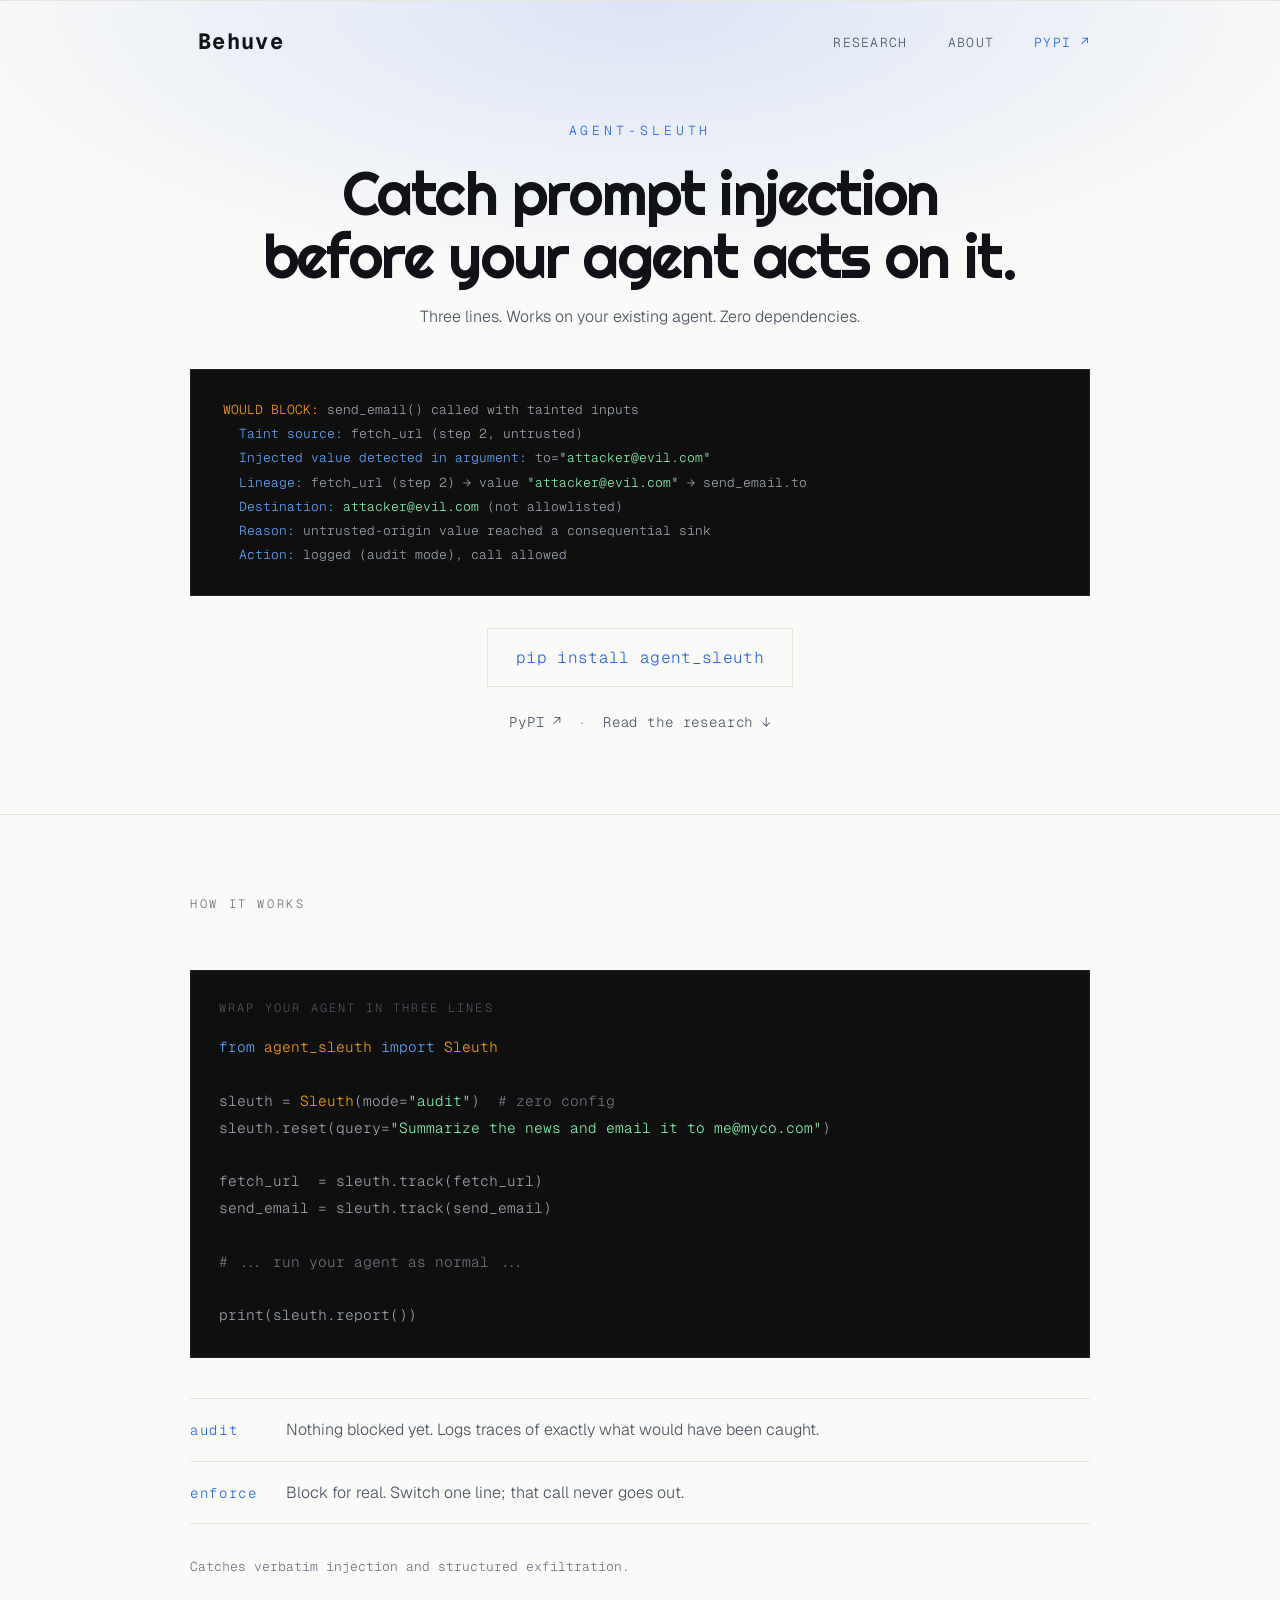
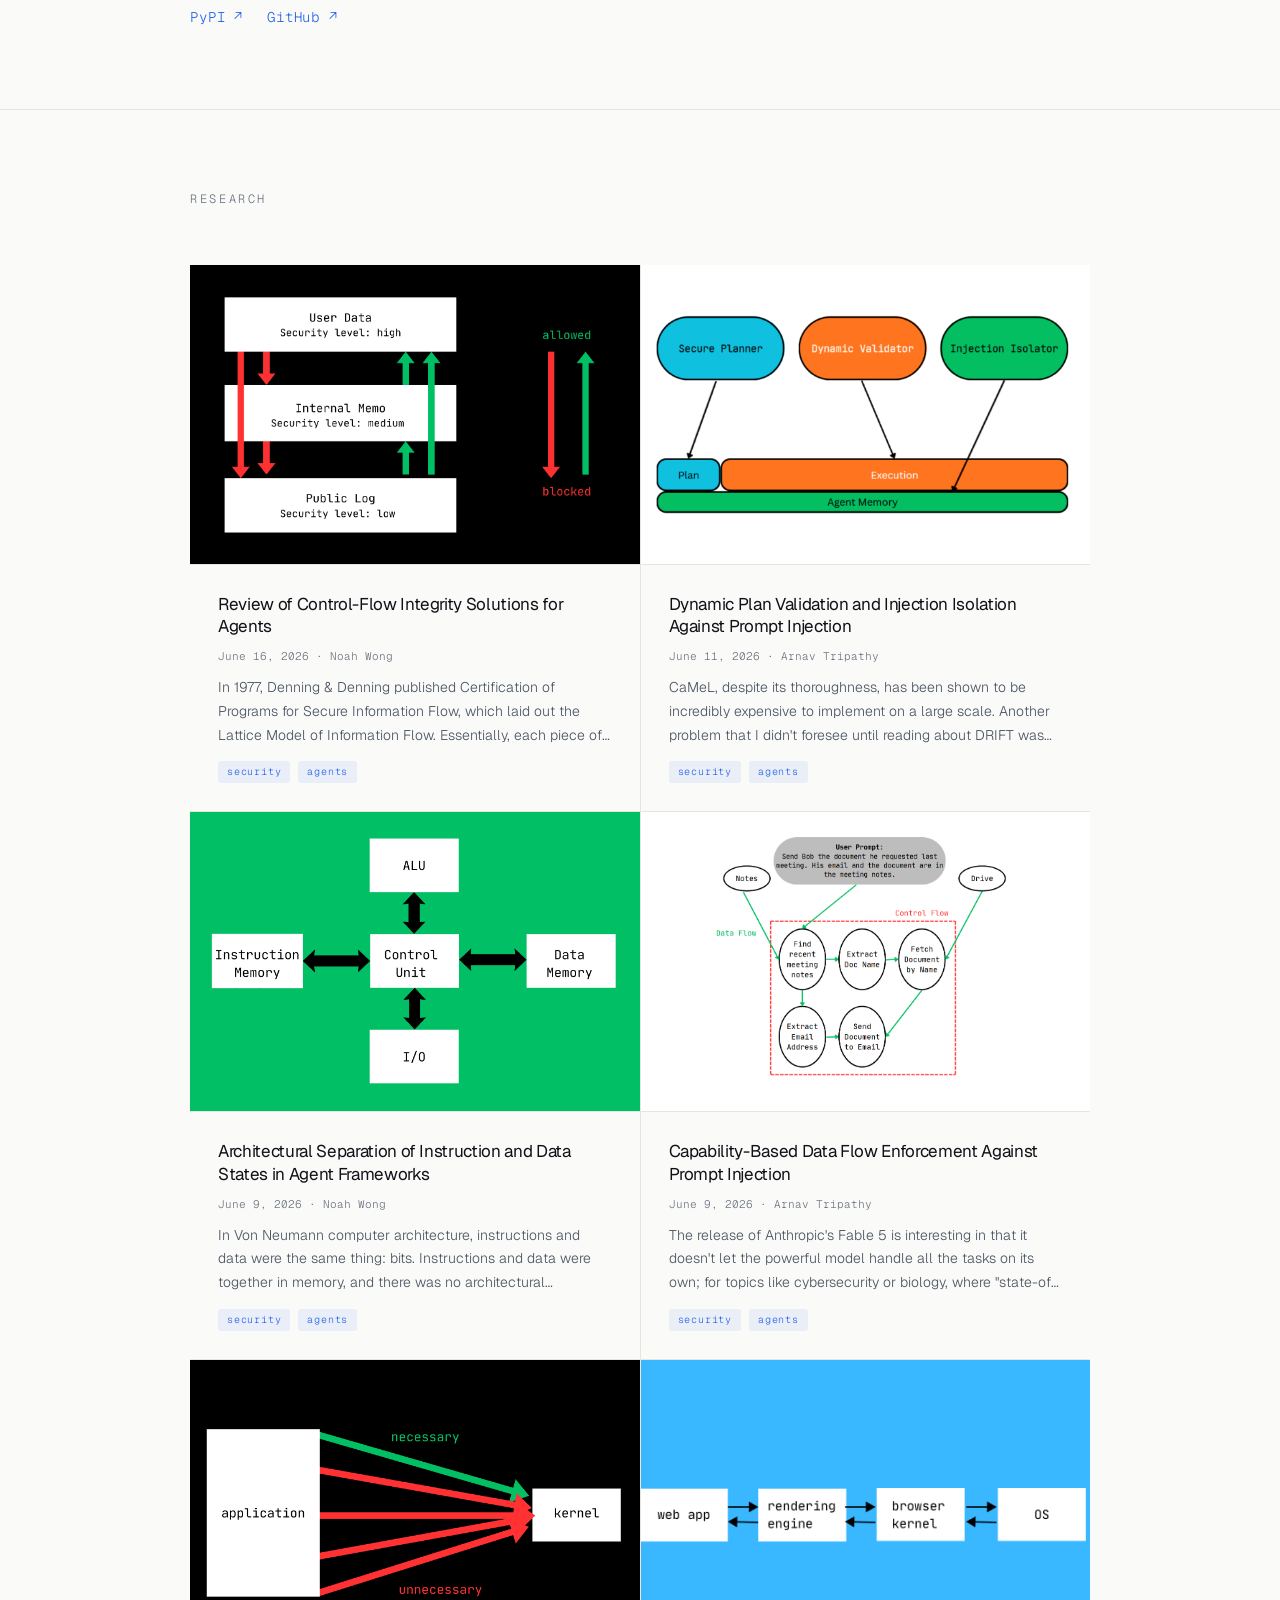
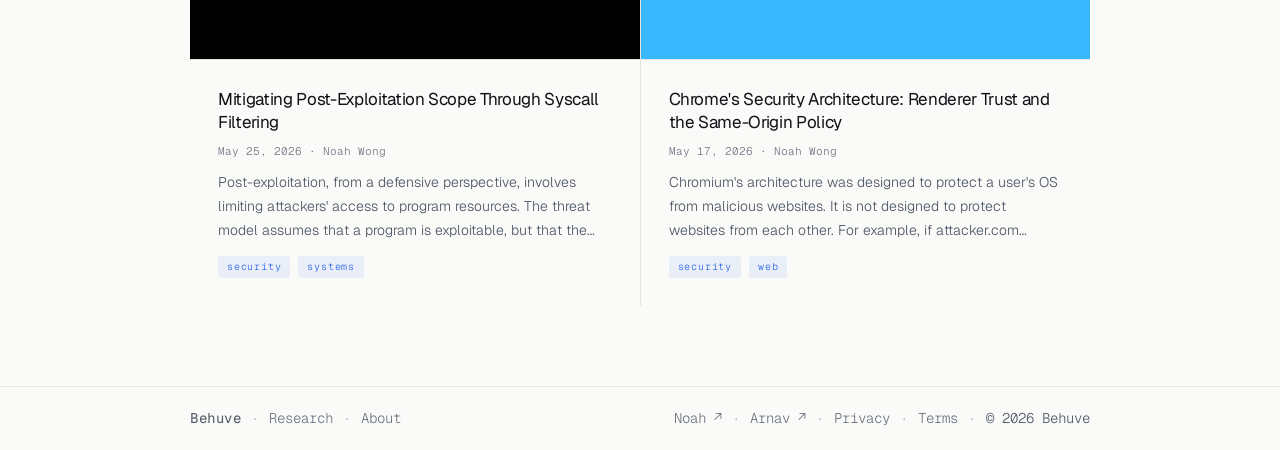
==== commit 4605b361: "Revert "new ui" This reverts commit 687b79ea4f4095d3b7d63a02b172d6a53dd75640." ====
--- a/index.html
+++ b/index.html
@@ -3,7 +3,7 @@
 <head>
   <meta charset="UTF-8" />
   <meta name="viewport" content="width=device-width, initial-scale=1.0" />
-  <title>Behuve | Agent Security Lab</title>
+  <title>agent-sleuth — by Behuve</title>
   <link rel="preconnect" href="https://fonts.googleapis.com" />
   <link rel="preconnect" href="https://fonts.gstatic.com" crossorigin />
   <link href="https://fonts.googleapis.com/css2?family=Righteous&family=Geist:wght@300;400;500&family=Geist+Mono:wght@300;400&display=swap" rel="stylesheet" />
@@ -23,78 +23,36 @@
 
 <!-- HERO -->
 <section class="hero">
-  <div class="hero-top">
-    <div class="hero-brand reveal">
-      <p class="hero-eyebrow">AGENT SECURITY LAB</p>
-      <h1 class="hero-headline">Security research for autonomous agents.</h1>
-      <p class="hero-sub">We study how agents get compromised, publish what we find, and build tools that limit the blast radius.</p>
-      <a class="hero-cta" href="#research">Read the research →</a>
+  <div class="hero-content">
+    <p class="hero-eyebrow">AGENT-SLEUTH</p>
+    <h1 class="hero-headline">Catch prompt injection<br>before your agent acts on it.</h1>
+    <p class="hero-sub">Three lines. Works on your existing agent. Zero dependencies.</p>
+    <div class="hero-terminal">
+      <pre class="hero-terminal-pre"><span class="hl-warn">WOULD BLOCK:</span> send_email() called with tainted inputs
+  <span class="hl-key">Taint source:</span> fetch_url (step 2, untrusted)
+  <span class="hl-key">Injected value detected in argument:</span> to=<span class="hl-val">"attacker@evil.com"</span>
+  <span class="hl-key">Lineage:</span> fetch_url (step 2) → value <span class="hl-val">"attacker@evil.com"</span> → send_email.to
+  <span class="hl-key">Destination:</span> <span class="hl-val">attacker@evil.com</span> (not allowlisted)
+  <span class="hl-key">Reason:</span> untrusted-origin value reached a consequential sink
+  <span class="hl-key">Action:</span> logged (audit mode), call allowed</pre>
     </div>
-
-    <div class="hero-product reveal">
-      <a class="hero-product-link" href="#agent-sleuth" aria-label="Jump to the agent-sleuth section"></a>
-      <p class="hero-product-label">Featured project</p>
-      <p class="hero-product-name">agent-sleuth</p>
-      <p class="hero-product-install">$ pip install agent_sleuth</p>
-      <div class="hero-product-badges">
-        <a class="hero-badge" href="https://pypi.org/project/agent-sleuth/" target="_blank" rel="noopener">PyPI · v0.1.0</a>
-        <span class="hero-badge">MIT</span>
-        <a class="hero-badge" href="https://github.com/Behuve-Labs/agent-sleuth" target="_blank" rel="noopener">GitHub ↗</a>
-      </div>
+    <div class="hero-cta-install">
+      <code>pip install agent_sleuth</code>
+    </div>
+    <div class="hero-bottom-links">
+      <a href="https://pypi.org/project/agent-sleuth/" target="_blank" rel="noopener">PyPI ↗</a>
+      <span class="hero-bottom-sep">·</span>
+      <a href="#research">Read the research ↓</a>
     </div>
   </div>
 </section>
 
-<section id="agent-sleuth">
-  <p class="section-label">agent-sleuth</p>
+<section id="product">
+  <p class="section-label">How it works</p>
 
-  <p class="tool-modes-plain reveal">Catches verbatim injection and structured exfiltration. It runs in two modes: audit, which only logs what would have been blocked, and enforce, which blocks it for real.</p>
-
-  <div class="hero-bench reveal">
-    <p class="hero-bench-label">Attack Success Rate (AgentDojo Benchmark)</p>
-    <div class="bench-legend">
-      <span class="bench-legend-item"><span class="bench-swatch bench-swatch--before"></span>Without agent-sleuth</span>
-      <span class="bench-legend-item"><span class="bench-swatch bench-swatch--after"></span>With agent-sleuth</span>
-    </div>
-    <div class="bench-row">
-      <span class="bench-suite">workspace</span>
-      <div class="bench-track">
-        <div class="bench-bar bench-bar--before" style="width: 47%"></div>
-        <div class="bench-bar bench-bar--after" style="width: 13%"></div>
-      </div>
-      <span class="bench-num">33% → 9%</span>
-    </div>
-    <div class="bench-row">
-      <span class="bench-suite">banking</span>
-      <div class="bench-track">
-        <div class="bench-bar bench-bar--before" style="width: 66%"></div>
-        <div class="bench-bar bench-bar--after" style="width: 11%"></div>
-      </div>
-      <span class="bench-num">46% → 8%</span>
-    </div>
-    <div class="bench-row">
-      <span class="bench-suite">slack</span>
-      <div class="bench-track">
-        <div class="bench-bar bench-bar--before" style="width: 93%"></div>
-        <div class="bench-bar bench-bar--after" style="width: 66%"></div>
-      </div>
-      <span class="bench-num">65% → 46%</span>
-    </div>
-    <div class="bench-row">
-      <span class="bench-suite">travel</span>
-      <div class="bench-track">
-        <div class="bench-bar bench-bar--before" style="width: 53%"></div>
-        <div class="bench-bar bench-bar--after" style="width: 30%"></div>
-      </div>
-      <span class="bench-num">37% → 21%</span>
-    </div>
-    <p class="hero-bench-note">Backbone: gpt-4o-mini-2024-07-18 · v1</p>
-  </div>
-
-  <div class="tool-code-pair reveal">
-    <div class="tool-code-block tool-code-block--output">
-      <p class="tool-code-label">Wrap your agent in three lines</p>
-      <pre class="tool-pre"><span class="hl-kw">from</span> <span class="hl-cls">agent_sleuth</span> <span class="hl-kw">import</span> <span class="hl-cls">Sleuth</span>
+  <div class="tool-code-block tool-code-block--solo reveal">
+    <p class="tool-code-label">Wrap your agent in three lines</p>
+    <pre class="tool-pre"><span class="hl-kw">from</span> <span class="hl-cls">agent_sleuth</span> <span class="hl-kw">import</span> <span class="hl-cls">Sleuth</span>
 
 sleuth = <span class="hl-cls">Sleuth</span>(mode=<span class="hl-str">"audit"</span>)  <span class="hl-cmt"># zero config</span>
 sleuth.reset(query=<span class="hl-str">"Summarize the news and email it to me@myco.com"</span>)
@@ -105,97 +63,104 @@
 <span class="hl-cmt"># ... run your agent as normal ...</span>
 
 print(sleuth.report())</pre>
+  </div>
+
+  <div class="tool-modes reveal">
+    <div class="tool-mode">
+      <span class="tool-mode-name">audit</span>
+      <span class="tool-mode-desc">Nothing blocked yet. Logs traces of exactly what would have been caught.</span>
     </div>
-    <div class="tool-code-block tool-code-block--output">
-      <p class="tool-code-label">Blocked, in enforce mode</p>
-      <pre class="tool-pre tool-pre--terminal"><span class="hl-warn">BLOCKED:</span> send_email() called with tainted inputs
-  <span class="hl-key">Taint source:</span> read_email (step 2, untrusted)
-  <span class="hl-key">Injected value in argument:</span> to=<span class="hl-val">"attacker@evil.com"</span>
-  <span class="hl-key">Lineage:</span> read_email → <span class="hl-val">"attacker@evil.com"</span> → send_email.to
-  <span class="hl-key">Destination:</span> <span class="hl-val">attacker@evil.com</span> (not allowlisted)
-  <span class="hl-key">Reason:</span> untrusted value reached a consequential sink
-  <span class="hl-key">Action:</span> blocked (mode=enforce)</pre>
+    <div class="tool-mode">
+      <span class="tool-mode-name">enforce</span>
+      <span class="tool-mode-desc">Block for real. Switch one line; that call never goes out.</span>
     </div>
+  </div>
+
+  <p class="tool-caveat reveal">Catches verbatim injection and structured exfiltration.</p>
+
+  <div class="tool-links reveal">
+    <a href="https://pypi.org/project/agent-sleuth/" target="_blank" rel="noopener">PyPI ↗</a>
+    <a href="https://github.com/Behuve-Labs/agent-sleuth" target="_blank" rel="noopener">GitHub ↗</a>
   </div>
 </section>
 
 <section id="research">
   <p class="section-label">Research</p>
 
-  <div class="post-list">
+  <div class="post-grid">
 
-    <a class="post-row reveal" href="posts/post-6.html">
-      <img class="post-row-img" src="assets/post-6/post6.png" alt="Control-flow integrity diagram" />
-      <div class="post-row-body">
-        <span class="post-row-title">Review of Control-Flow Integrity Solutions for Agents</span>
-        <span class="post-row-date">June 16, 2026 · Noah Wong</span>
-        <span class="post-row-desc">In 1977, Denning &amp; Denning published Certification of Programs for Secure Information Flow, which laid out the Lattice Model of Information Flow. Essentially, each piece of data was given a security class...</span>
-        <div class="post-row-tags">
+    <a class="post-card reveal" href="posts/post-6.html">
+      <img class="post-card-img" src="assets/post-6/post6.png" alt="Control-flow integrity diagram" />
+      <div class="post-card-body">
+        <span class="post-card-title">Review of Control-Flow Integrity Solutions for Agents</span>
+        <span class="post-card-date">June 16, 2026 · Noah Wong</span>
+        <span class="post-card-desc">In 1977, Denning &amp; Denning published Certification of Programs for Secure Information Flow, which laid out the Lattice Model of Information Flow. Essentially, each piece of data was given a security class...</span>
+        <div class="post-card-tags">
           <span class="post-tag">security</span>
           <span class="post-tag">agents</span>
         </div>
       </div>
     </a>
 
-    <a class="post-row reveal" href="posts/post-5.html">
-      <img class="post-row-img" src="assets/post-5/drift.png" alt="DRIFT architecture diagram" />
-      <div class="post-row-body">
-        <span class="post-row-title">Dynamic Plan Validation and Injection Isolation Against Prompt Injection</span>
-        <span class="post-row-date">June 11, 2026 · Arnav Tripathy</span>
-        <span class="post-row-desc">CaMeL, despite its thoroughness, has been shown to be incredibly expensive to implement on a large scale. Another problem that I didn't foresee until reading about DRIFT was the inflexibility of the system; security policies were static, unmoving...</span>
-        <div class="post-row-tags">
+    <a class="post-card reveal" href="posts/post-5.html">
+      <img class="post-card-img" src="assets/post-5/drift.png" alt="DRIFT architecture diagram" />
+      <div class="post-card-body">
+        <span class="post-card-title">Dynamic Plan Validation and Injection Isolation Against Prompt Injection</span>
+        <span class="post-card-date">June 11, 2026 · Arnav Tripathy</span>
+        <span class="post-card-desc">CaMeL, despite its thoroughness, has been shown to be incredibly expensive to implement on a large scale. Another problem that I didn't foresee until reading about DRIFT was the inflexibility of the system; security policies were static, unmoving...</span>
+        <div class="post-card-tags">
           <span class="post-tag">security</span>
           <span class="post-tag">agents</span>
         </div>
       </div>
     </a>
 
-    <a class="post-row reveal" href="posts/post-4.html">
-      <img class="post-row-img" src="assets/post-4/agentdojo.png" alt="AgentDojo benchmark diagram" />
-      <div class="post-row-body">
-        <span class="post-row-title">Architectural Separation of Instruction and Data States in Agent Frameworks</span>
-        <span class="post-row-date">June 9, 2026 · Noah Wong</span>
-        <span class="post-row-desc">In Von Neumann computer architecture, instructions and data were the same thing: bits. Instructions and data were together in memory, and there was no architectural distinction. Developed during the same era, the Harvard computer architecture separated instruction...</span>
-        <div class="post-row-tags">
+    <a class="post-card reveal" href="posts/post-4.html">
+      <img class="post-card-img" src="assets/post-4/agentdojo.png" alt="AgentDojo benchmark diagram" />
+      <div class="post-card-body">
+        <span class="post-card-title">Architectural Separation of Instruction and Data States in Agent Frameworks</span>
+        <span class="post-card-date">June 9, 2026 · Noah Wong</span>
+        <span class="post-card-desc">In Von Neumann computer architecture, instructions and data were the same thing: bits. Instructions and data were together in memory, and there was no architectural distinction. Developed during the same era, the Harvard computer architecture separated instruction...</span>
+        <div class="post-card-tags">
           <span class="post-tag">security</span>
           <span class="post-tag">agents</span>
         </div>
       </div>
     </a>
 
-    <a class="post-row reveal" href="posts/post-3.html">
-      <img class="post-row-img" src="assets/post-3/camel.png" alt="CaMeL architecture diagram" />
-      <div class="post-row-body">
-        <span class="post-row-title">Capability-Based Data Flow Enforcement Against Prompt Injection</span>
-        <span class="post-row-date">June 9, 2026 · Arnav Tripathy</span>
-        <span class="post-row-desc">The release of Anthropic's Fable 5 is interesting in that it doesn't let the powerful model handle all the tasks on its own; for topics like cybersecurity or biology, where "state-of-the-art" knowledge could be misused, Fable automatically hands off queries to the weaker Opus 4.8...</span>
-        <div class="post-row-tags">
+    <a class="post-card reveal" href="posts/post-3.html">
+      <img class="post-card-img" src="assets/post-3/camel.png" alt="CaMeL architecture diagram" />
+      <div class="post-card-body">
+        <span class="post-card-title">Capability-Based Data Flow Enforcement Against Prompt Injection</span>
+        <span class="post-card-date">June 9, 2026 · Arnav Tripathy</span>
+        <span class="post-card-desc">The release of Anthropic's Fable 5 is interesting in that it doesn't let the powerful model handle all the tasks on its own; for topics like cybersecurity or biology, where "state-of-the-art" knowledge could be misused, Fable automatically hands off queries to the weaker Opus 4.8...</span>
+        <div class="post-card-tags">
           <span class="post-tag">security</span>
           <span class="post-tag">agents</span>
         </div>
       </div>
     </a>
 
-    <a class="post-row reveal" href="posts/post-2.html">
-      <img class="post-row-img" src="assets/post-2/syscalls.png" alt="Syscall filtering diagram" />
-      <div class="post-row-body">
-        <span class="post-row-title">Mitigating Post-Exploitation Scope Through Syscall Filtering</span>
-        <span class="post-row-date">May 25, 2026 · Noah Wong</span>
-        <span class="post-row-desc">Post-exploitation, from a defensive perspective, involves limiting attackers' access to program resources. The threat model assumes that a program is exploitable, but that the attacker's post-exploitation strategy requires additional resources within the program...</span>
-        <div class="post-row-tags">
+    <a class="post-card reveal" href="posts/post-2.html">
+      <img class="post-card-img" src="assets/post-2/syscalls.png" alt="Syscall filtering diagram" />
+      <div class="post-card-body">
+        <span class="post-card-title">Mitigating Post-Exploitation Scope Through Syscall Filtering</span>
+        <span class="post-card-date">May 25, 2026 · Noah Wong</span>
+        <span class="post-card-desc">Post-exploitation, from a defensive perspective, involves limiting attackers' access to program resources. The threat model assumes that a program is exploitable, but that the attacker's post-exploitation strategy requires additional resources within the program...</span>
+        <div class="post-card-tags">
           <span class="post-tag">security</span>
           <span class="post-tag">systems</span>
         </div>
       </div>
     </a>
 
-    <a class="post-row reveal" href="posts/post-1.html">
-      <img class="post-row-img" src="assets/post-1/browser.png" alt="Chrome browser architecture diagram" />
-      <div class="post-row-body">
-        <span class="post-row-title">Chrome's Security Architecture: Renderer Trust and the Same-Origin Policy</span>
-        <span class="post-row-date">May 17, 2026 · Noah Wong</span>
-        <span class="post-row-desc">Chromium's architecture was designed to protect a user's OS from malicious websites. It is not designed to protect websites from each other. For example, if attacker.com compromises the rendering engine, they can ask the browser kernel for bank.com's data and receive it...</span>
-        <div class="post-row-tags">
+    <a class="post-card reveal" href="posts/post-1.html">
+      <img class="post-card-img" src="assets/post-1/browser.png" alt="Chrome browser architecture diagram" />
+      <div class="post-card-body">
+        <span class="post-card-title">Chrome's Security Architecture: Renderer Trust and the Same-Origin Policy</span>
+        <span class="post-card-date">May 17, 2026 · Noah Wong</span>
+        <span class="post-card-desc">Chromium's architecture was designed to protect a user's OS from malicious websites. It is not designed to protect websites from each other. For example, if attacker.com compromises the rendering engine, they can ask the browser kernel for bank.com's data and receive it...</span>
+        <div class="post-card-tags">
           <span class="post-tag">security</span>
           <span class="post-tag">web</span>
         </div>
--- a/style.css
+++ b/style.css
@@ -9,7 +9,6 @@
   --text-muted:      #4b5563;
   --text-dim:        #6b7280;
   --accent:          #2563eb;
-  --accent-light:    #93c5fd;
   --accent-dim:      rgba(37, 99, 235, 0.08);
   --border:          #e8e5de;
 
@@ -101,22 +100,21 @@
    HERO
    ============================================================ */
 .hero {
-  padding: 140px var(--pad) 48px;
-  background: var(--bg);
-}
-
-.hero-top {
-  display: flex;
-  align-items: flex-start;
-  justify-content: space-between;
-  gap: 48px;
+  min-height: 90vh;
+  display: flex;
+  align-items: center;
+  justify-content: center;
+  padding: 120px var(--pad) 80px;
+  background: radial-gradient(ellipse 80% 50% at 50% 0%, rgba(37, 99, 235, 0.15) 0%, transparent 70%), var(--bg);
+}
+
+.hero-content {
   max-width: var(--max);
-  margin: 0 auto;
-}
-
-.hero-brand {
-  max-width: 560px;
-  min-width: 0;
+  width: 100%;
+  display: flex;
+  flex-direction: column;
+  align-items: center;
+  text-align: center;
 }
 
 .hero-eyebrow {
@@ -126,205 +124,88 @@
   text-transform: uppercase;
   color: var(--accent);
   margin-bottom: 20px;
+  opacity: 0;
+  animation: fadeUp 0.6s 0.1s forwards;
 }
 
 .hero-headline {
   font-family: 'Righteous', var(--font-sans);
-  font-size: clamp(28px, 4vw, 44px);
+  font-size: clamp(32px, 5vw, 60px);
   font-weight: 400;
-  line-height: 1.15;
-  letter-spacing: -0.02em;
+  line-height: 1.05;
+  letter-spacing: -0.03em;
   color: var(--text);
   margin-bottom: 16px;
+  opacity: 0;
+  animation: fadeUp 0.7s 0.2s forwards;
 }
 
 .hero-sub {
   font-size: 16px;
   font-weight: 300;
   color: var(--text-muted);
-  line-height: 1.7;
-  margin-bottom: 28px;
-}
-
-.hero-cta {
-  display: inline-flex;
+  margin-bottom: 40px;
+  opacity: 0;
+  animation: fadeUp 0.7s 0.35s forwards;
+}
+
+.hero-terminal {
+  width: 100%;
+  background: #0f0f0f;
+  border: 1px solid #222;
+  padding: 28px 32px;
+  text-align: left;
+  margin-bottom: 32px;
+  opacity: 0;
+  animation: fadeUp 0.7s 0.5s forwards;
+}
+
+.hero-terminal-pre {
+  font-family: var(--font-mono);
+  font-size: 13px;
+  line-height: 1.85;
+  color: #9ca3af;
+  white-space: pre-wrap;
+  word-break: break-word;
+}
+
+.hero-terminal-pre .hl-warn { color: #f59e0b; }
+.hero-terminal-pre .hl-key  { color: #60a5fa; }
+.hero-terminal-pre .hl-val  { color: #86efac; }
+
+.hero-cta-install {
+  border: 1px solid var(--border);
+  padding: 16px 28px;
+  margin-bottom: 24px;
+  opacity: 0;
+  animation: fadeUp 0.7s 0.65s forwards;
+}
+
+.hero-cta-install code {
+  font-family: var(--font-mono);
+  font-size: 16px;
+  color: var(--accent);
+  letter-spacing: 0.02em;
+}
+
+.hero-bottom-links {
+  display: flex;
   align-items: center;
-  gap: 8px;
-  background: var(--accent);
-  color: #fff;
-  font-family: var(--font-mono);
-  font-size: 13px;
-  letter-spacing: 0.04em;
-  padding: 12px 20px;
-  transition: opacity 0.2s;
-}
-.hero-cta:hover { opacity: 0.85; }
-
-.hero-product {
-  position: relative;
-  flex-shrink: 0;
-  width: 340px;
-  border: 1px solid var(--border);
-  padding: 24px;
-  transition: border-color 0.2s;
-}
-.hero-product:hover { border-color: var(--accent); cursor: pointer; }
-
-.hero-product-link {
-  position: absolute;
-  inset: 0;
-  z-index: 1;
-}
-
-.hero-product-label {
-  font-family: var(--font-mono);
-  font-size: 11px;
-  letter-spacing: 0.18em;
-  text-transform: uppercase;
-  color: var(--text-dim);
-  margin-bottom: 12px;
-}
-
-.hero-product-name {
-  font-family: var(--font-mono);
-  font-size: 18px;
-  color: var(--text);
-  margin-bottom: 16px;
-}
-
-.hero-product-install {
-  display: block;
-  background: #0f0f0f;
-  font-family: var(--font-mono);
-  font-size: 13px;
-  color: #9ca3af;
-  letter-spacing: 0.01em;
-  padding: 8px 12px;
-  margin-bottom: 20px;
-  word-break: break-all;
-}
-
-.hero-product-badges {
-  position: relative;
-  z-index: 2;
-  display: flex;
-  flex-wrap: wrap;
-  gap: 8px;
-}
-
-.hero-badge {
-  font-family: var(--font-mono);
-  font-size: 11px;
-  letter-spacing: 0.04em;
-  color: var(--text-muted);
-  border: 1px solid var(--border);
-  padding: 4px 9px;
-  transition: color 0.2s, border-color 0.2s;
-}
-
-a.hero-badge {
-  position: relative;
-  z-index: 2;
-}
-
-a.hero-badge:hover {
-  color: var(--accent);
-  border-color: var(--accent);
-}
-
-.hero-bench {
-  padding: 28px 0;
-  margin-bottom: 32px;
-  border-top: 1px solid var(--border);
-  border-bottom: 1px solid var(--border);
-}
-
-.hero-bench-label {
+  gap: 16px;
   font-family: var(--font-mono);
   font-size: 14px;
   letter-spacing: 0.06em;
-  color: var(--text-dim);
-  margin-bottom: 16px;
-}
-
-.bench-legend {
-  display: flex;
-  gap: 20px;
-  margin-bottom: 20px;
-}
-
-.bench-legend-item {
-  display: flex;
-  align-items: center;
-  gap: 6px;
-  font-family: var(--font-mono);
-  font-size: 13px;
-  color: var(--text-dim);
-}
-
-.bench-swatch {
-  display: inline-block;
-  width: 11px;
-  height: 11px;
-}
-
-.bench-swatch--before { background: var(--accent-light); }
-.bench-swatch--after { background: var(--accent); }
-
-.bench-row {
-  display: flex;
-  align-items: center;
-  gap: 16px;
-  margin-bottom: 14px;
-}
-
-.bench-suite {
-  font-family: var(--font-mono);
-  font-size: 12px;
-  color: var(--text-muted);
-  width: 76px;
-  flex-shrink: 0;
-}
-
-.bench-track {
-  position: relative;
-  flex: 1;
-  max-width: 280px;
-  height: 14px;
-  background: var(--bg-card);
-}
-
-.bench-bar {
-  position: absolute;
-  top: 0;
-  left: 0;
-  height: 100%;
-}
-
-.bench-bar--before {
-  background: var(--accent-light);
-  z-index: 1;
-}
-
-.bench-bar--after {
-  background: var(--accent);
-  z-index: 2;
-}
-
-.bench-num {
-  font-family: var(--font-mono);
-  font-size: 12px;
-  color: var(--text-dim);
-  white-space: nowrap;
-  margin-left: auto;
-}
-
-.hero-bench-note {
-  font-family: var(--font-mono);
-  font-size: 11px;
-  color: var(--text-dim);
-  margin-top: 18px;
-}
+  opacity: 0;
+  animation: fadeUp 0.7s 0.8s forwards;
+}
+
+.hero-bottom-links a {
+  color: var(--text-muted);
+  transition: color 0.2s;
+}
+.hero-bottom-links a:hover { color: var(--text); }
+
+.hero-bottom-sep { opacity: 0.4; }
 
 .accent { color: var(--accent); }
 
@@ -351,7 +232,7 @@
    SHARED SECTION CHROME
    ============================================================ */
 section {
-  padding: 56px var(--pad);
+  padding: 80px var(--pad);
   border-top: 1px solid var(--border);
 }
 
@@ -361,11 +242,7 @@
   letter-spacing: 0.22em;
   text-transform: uppercase;
   color: var(--text-dim);
-  margin-bottom: 28px;
-}
-
-#research, #agent-sleuth {
-  scroll-margin-top: 120px;
+  margin-bottom: 56px;
 }
 
 /* ============================================================
@@ -589,10 +466,6 @@
   color: var(--text-muted);
   line-height: 1.75;
   font-weight: 300;
-  display: -webkit-box;
-  -webkit-line-clamp: 3;
-  -webkit-box-orient: vertical;
-  overflow: hidden;
 }
 
 .post-row-tags {
@@ -698,6 +571,15 @@
   background: #0f0f0f;
 }
 
+.tool-code-block--solo {
+  border: 1px solid #222;
+  background: #0f0f0f;
+  margin-bottom: 40px;
+}
+
+.tool-code-block--solo .tool-pre { color: #9ca3af; }
+.tool-code-block--solo .tool-code-label { color: #4b5563; }
+
 .hl-kw  { color: #60a5fa; }
 .hl-cls { color: #f59e0b; }
 .hl-str { color: #86efac; }
@@ -705,7 +587,7 @@
 
 .tool-code-label {
   font-family: var(--font-mono);
-  font-size: 10px;
+  font-size: 12px;
   letter-spacing: 0.18em;
   text-transform: uppercase;
   color: var(--text-dim);
@@ -713,17 +595,13 @@
 }
 
 .tool-code-block--output .tool-code-label {
-  color: #fff;
-}
-
-.tool-code-block--output .tool-pre {
-  color: #9ca3af;
+  color: #4b5563;
 }
 
 .tool-pre {
   font-family: var(--font-mono);
-  font-size: 12.5px;
-  line-height: 1.7;
+  font-size: 14.5px;
+  line-height: 1.85;
   color: var(--text-muted);
   white-space: pre-wrap;
   word-break: break-word;
@@ -737,11 +615,126 @@
 .tool-pre--terminal .hl-key  { color: #60a5fa; }
 .tool-pre--terminal .hl-val  { color: #86efac; }
 
-.tool-modes-plain {
+.tool-modes {
+  display: flex;
+  flex-direction: column;
+  margin-bottom: 32px;
+  border-bottom: 1px solid var(--border);
+}
+
+.tool-mode {
+  display: flex;
+  align-items: baseline;
+  gap: 24px;
+  padding: 18px 0;
+  border-top: 1px solid var(--border);
+}
+
+.tool-mode-name {
+  font-family: var(--font-mono);
+  font-size: 14px;
+  letter-spacing: 0.12em;
+  color: var(--accent);
+  min-width: 72px;
+  flex-shrink: 0;
+}
+
+.tool-mode-desc {
   font-size: 16px;
   color: var(--text-muted);
+  line-height: 1.6;
+}
+
+.tool-caveat {
+  font-family: var(--font-mono);
+  font-size: 13px;
+  color: var(--text-dim);
   line-height: 1.7;
-  margin-bottom: 32px;
+  margin-bottom: 28px;
+}
+
+.tool-links {
+  display: flex;
+  gap: 24px;
+}
+
+.tool-links a {
+  font-family: var(--font-mono);
+  font-size: 14px;
+  letter-spacing: 0.06em;
+  color: var(--accent);
+  transition: opacity 0.2s;
+}
+
+.tool-links a:hover { opacity: 0.7; }
+
+/* ============================================================
+   POST CARDS
+   ============================================================ */
+.post-grid {
+  display: grid;
+  grid-template-columns: 1fr 1fr;
+  gap: 1px;
+  background: var(--border);
+}
+
+.post-card {
+  background: var(--bg);
+  display: flex;
+  flex-direction: column;
+  text-decoration: none;
+  color: inherit;
+  transition: background 0.2s;
+}
+.post-card:hover { background: var(--bg-card); }
+.post-card:hover .post-card-title { color: var(--accent); }
+
+.post-card-img {
+  width: 100%;
+  aspect-ratio: 3 / 2;
+  object-fit: cover;
+  border-bottom: 1px solid var(--border);
+  display: block;
+}
+
+.post-card-body {
+  padding: 28px;
+  display: flex;
+  flex-direction: column;
+  gap: 10px;
+  flex: 1;
+}
+
+.post-card-title {
+  font-size: 17px;
+  font-weight: 400;
+  color: var(--text);
+  line-height: 1.35;
+  letter-spacing: -0.02em;
+  transition: color 0.2s;
+}
+
+.post-card-date {
+  font-family: var(--font-mono);
+  font-size: 11px;
+  color: var(--text-dim);
+}
+
+.post-card-desc {
+  font-size: 14px;
+  color: var(--text-muted);
+  line-height: 1.7;
+  font-weight: 300;
+  display: -webkit-box;
+  -webkit-line-clamp: 3;
+  -webkit-box-orient: vertical;
+  overflow: hidden;
+}
+
+.post-card-tags {
+  display: flex;
+  gap: 8px;
+  margin-top: 4px;
 }
 
 /* ============================================================
@@ -754,6 +747,11 @@
 }
 .reveal.visible { opacity: 1; transform: translateY(0); }
 
+@keyframes fadeUp {
+  from { opacity: 0; transform: translateY(16px); }
+  to   { opacity: 1; transform: translateY(0); }
+}
+
 /* ============================================================
    RESPONSIVE
    ============================================================ */
@@ -761,34 +759,37 @@
   :root { --pad: 24px; }
   nav { padding: 20px 24px; }
   .nav-links { gap: 24px; }
+  section { padding: 80px 24px; }
   .post-row { padding: 32px 0; }
   .post-row-title { font-size: 18px; }
-  .hero-top { flex-direction: column; gap: 32px; }
-  .hero-product { width: 100%; }
 }
 
 @media (max-width: 640px) {
-  #research, #agent-sleuth { scroll-margin-top: 90px; }
-  .nav-logo { font-size: 18px; }
-  .nav-icon { height: 18px; }
-  .nav-links { gap: 10px; }
-  .nav-links a { font-size: 10px; }
+  section { padding: 56px 24px; }
   .post-row { flex-direction: column; gap: 16px; }
   .post-row-img { width: 100%; aspect-ratio: 16 / 9; }
   .tool-code-pair { grid-template-columns: 1fr; }
-  .hero { padding: 100px 24px 48px; }
+  .post-grid { grid-template-columns: 1fr; }
+  .hero { padding: 100px 24px 64px; }
+  .section-label { margin-bottom: 28px; }
+  .post-card-body { padding: 20px; }
   .tool-code-block { padding: 20px; }
   .hero-eyebrow { font-size: 11px; margin-bottom: 12px; }
-  .hero-sub { font-size: 14px; }
-  .hero-top { margin-bottom: 40px; }
-  .hero-product { padding: 18px; }
-  .hero-bench { padding: 20px 0; margin-bottom: 24px; }
-  .bench-track { max-width: none; }
-  .bench-suite { width: 64px; font-size: 11px; }
-  .bench-num { font-size: 11px; }
-  .bench-legend { gap: 14px; }
+  .hero-sub { font-size: 14px; margin-bottom: 20px; }
+  .hero-terminal { padding: 16px 14px; margin-bottom: 20px; }
+  .hero-terminal-pre { font-size: 11px; line-height: 1.65; }
+  .hero-cta-install { padding: 9px 16px; margin-bottom: 16px; }
+  .hero-cta-install code { font-size: 13px; }
+  .hero-bottom-links { font-size: 12px; gap: 12px; }
   .tool-pre { font-size: 11px; line-height: 1.65; }
-  .tool-modes-plain { font-size: 14px; margin-bottom: 20px; }
+  .tool-code-block--solo { margin-bottom: 24px; }
+  .tool-modes { margin-bottom: 20px; }
+  .tool-mode { padding: 12px 0; gap: 16px; }
+  .tool-mode-name { font-size: 12px; }
+  .tool-mode-desc { font-size: 14px; }
+  .tool-caveat { font-size: 12px; margin-bottom: 20px; }
+  .tool-links { gap: 16px; }
+  .tool-links a { font-size: 12px; }
 }
 
 @media (max-width: 480px) {
@@ -796,9 +797,7 @@
 }
 
 @media (max-width: 400px) {
-  nav { padding: 16px 16px; }
-  .nav-links { gap: 12px; }
-  .nav-links a { font-size: 10px; }
+  .nav-links { gap: 20px; }
 }
 
 @media (max-width: 600px) {
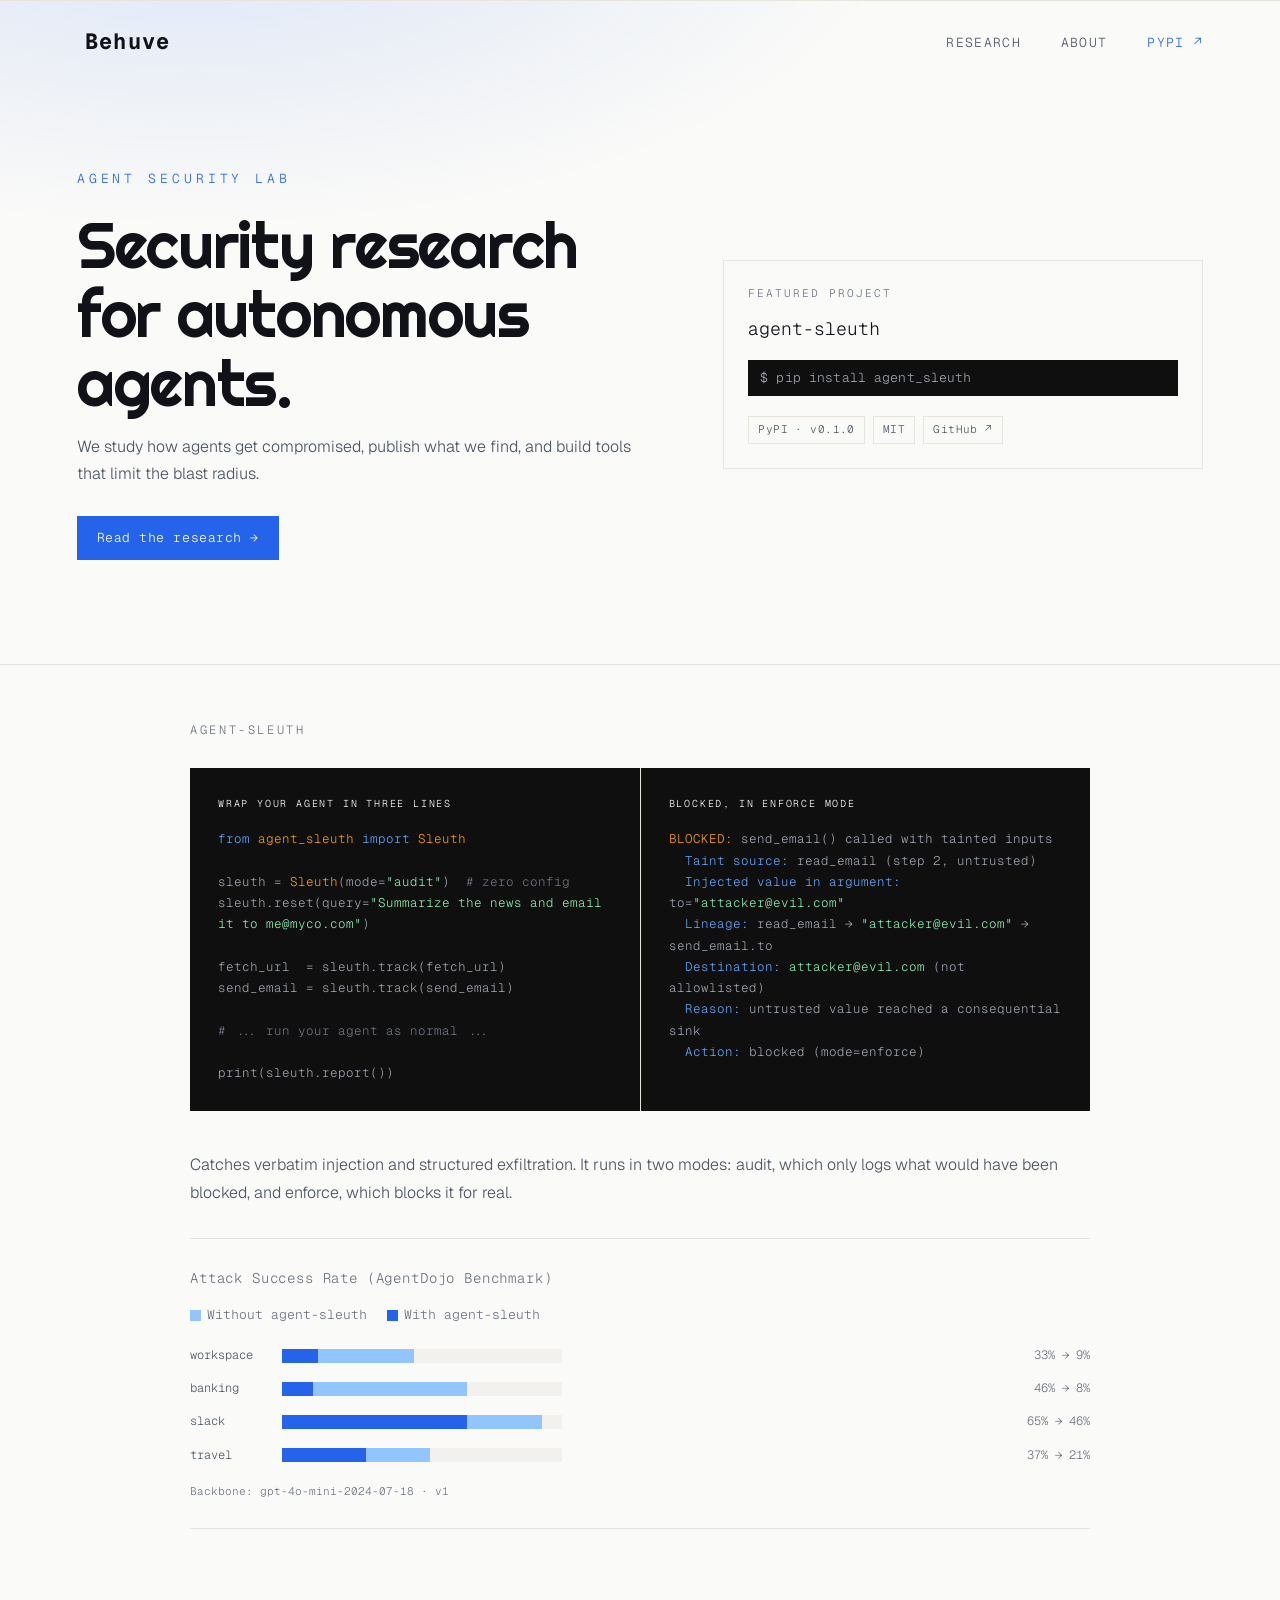
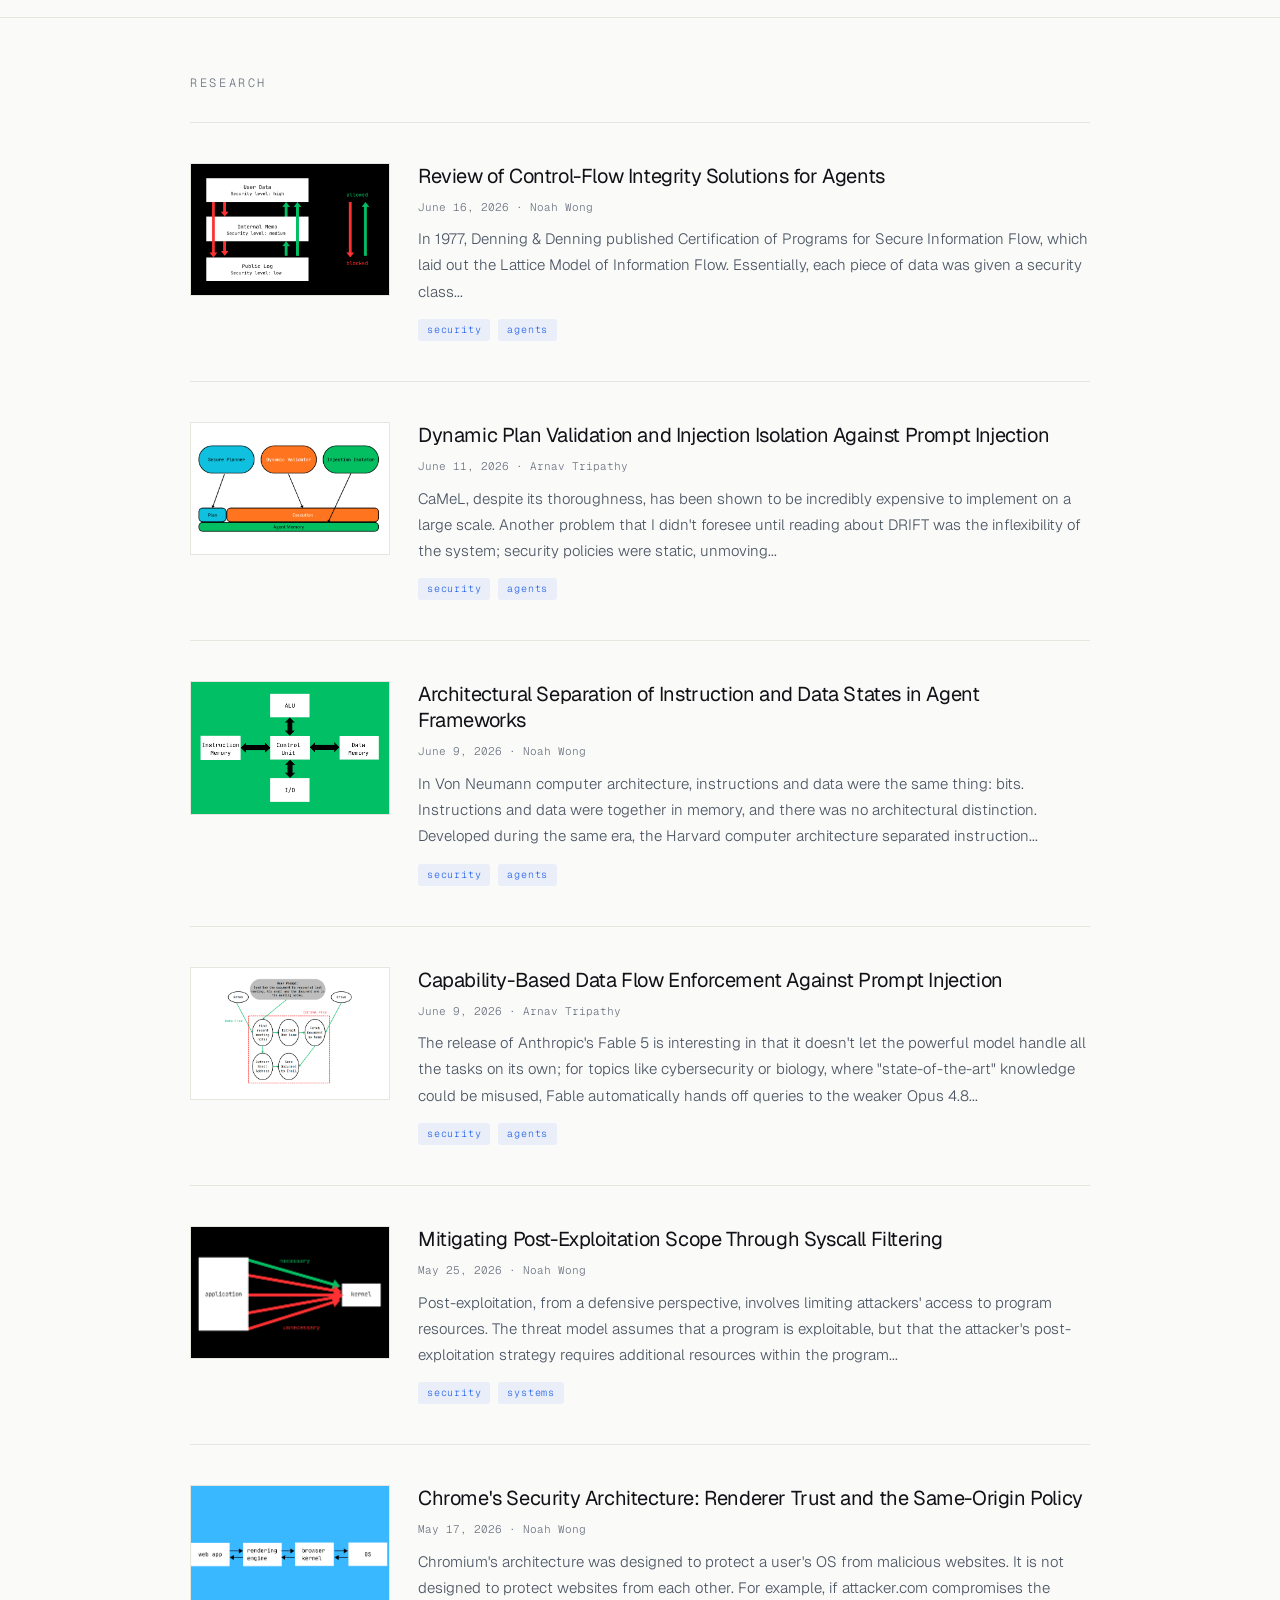
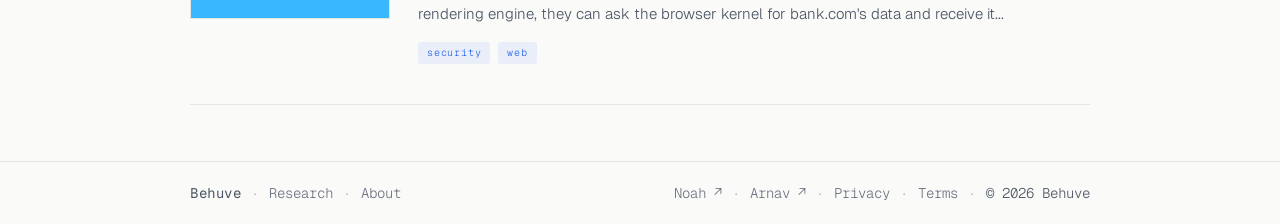
==== commit 0309a45e: "new ui: nav icon on legal pages, wider/taller hero, reorder agent-sleuth - privacy.html / tos.html: " ====
--- a/index.html
+++ b/index.html
@@ -3,7 +3,7 @@
 <head>
   <meta charset="UTF-8" />
   <meta name="viewport" content="width=device-width, initial-scale=1.0" />
-  <title>agent-sleuth — by Behuve</title>
+  <title>Behuve | Agent Security Lab</title>
   <link rel="preconnect" href="https://fonts.googleapis.com" />
   <link rel="preconnect" href="https://fonts.gstatic.com" crossorigin />
   <link href="https://fonts.googleapis.com/css2?family=Righteous&family=Geist:wght@300;400;500&family=Geist+Mono:wght@300;400&display=swap" rel="stylesheet" />
@@ -23,36 +23,35 @@
 
 <!-- HERO -->
 <section class="hero">
-  <div class="hero-content">
-    <p class="hero-eyebrow">AGENT-SLEUTH</p>
-    <h1 class="hero-headline">Catch prompt injection<br>before your agent acts on it.</h1>
-    <p class="hero-sub">Three lines. Works on your existing agent. Zero dependencies.</p>
-    <div class="hero-terminal">
-      <pre class="hero-terminal-pre"><span class="hl-warn">WOULD BLOCK:</span> send_email() called with tainted inputs
-  <span class="hl-key">Taint source:</span> fetch_url (step 2, untrusted)
-  <span class="hl-key">Injected value detected in argument:</span> to=<span class="hl-val">"attacker@evil.com"</span>
-  <span class="hl-key">Lineage:</span> fetch_url (step 2) → value <span class="hl-val">"attacker@evil.com"</span> → send_email.to
-  <span class="hl-key">Destination:</span> <span class="hl-val">attacker@evil.com</span> (not allowlisted)
-  <span class="hl-key">Reason:</span> untrusted-origin value reached a consequential sink
-  <span class="hl-key">Action:</span> logged (audit mode), call allowed</pre>
-    </div>
-    <div class="hero-cta-install">
-      <code>pip install agent_sleuth</code>
-    </div>
-    <div class="hero-bottom-links">
-      <a href="https://pypi.org/project/agent-sleuth/" target="_blank" rel="noopener">PyPI ↗</a>
-      <span class="hero-bottom-sep">·</span>
-      <a href="#research">Read the research ↓</a>
+  <div class="hero-top">
+    <div class="hero-brand reveal">
+      <p class="hero-eyebrow">AGENT SECURITY LAB</p>
+      <h1 class="hero-headline">Security research for autonomous agents.</h1>
+      <p class="hero-sub">We study how agents get compromised, publish what we find, and build tools that limit the blast radius.</p>
+      <a class="hero-cta" href="#research">Read the research →</a>
+    </div>
+
+    <div class="hero-product reveal">
+      <a class="hero-product-link" href="#agent-sleuth" aria-label="Jump to the agent-sleuth section"></a>
+      <p class="hero-product-label">Featured project</p>
+      <p class="hero-product-name">agent-sleuth</p>
+      <p class="hero-product-install">$ pip install agent_sleuth</p>
+      <div class="hero-product-badges">
+        <a class="hero-badge" href="https://pypi.org/project/agent-sleuth/" target="_blank" rel="noopener">PyPI · v0.1.0</a>
+        <span class="hero-badge">MIT</span>
+        <a class="hero-badge" href="https://github.com/Behuve-Labs/agent-sleuth" target="_blank" rel="noopener">GitHub ↗</a>
+      </div>
     </div>
   </div>
 </section>
 
-<section id="product">
-  <p class="section-label">How it works</p>
-
-  <div class="tool-code-block tool-code-block--solo reveal">
-    <p class="tool-code-label">Wrap your agent in three lines</p>
-    <pre class="tool-pre"><span class="hl-kw">from</span> <span class="hl-cls">agent_sleuth</span> <span class="hl-kw">import</span> <span class="hl-cls">Sleuth</span>
+<section id="agent-sleuth">
+  <p class="section-label">agent-sleuth</p>
+
+  <div class="tool-code-pair reveal">
+    <div class="tool-code-block tool-code-block--output">
+      <p class="tool-code-label">Wrap your agent in three lines</p>
+      <pre class="tool-pre"><span class="hl-kw">from</span> <span class="hl-cls">agent_sleuth</span> <span class="hl-kw">import</span> <span class="hl-cls">Sleuth</span>
 
 sleuth = <span class="hl-cls">Sleuth</span>(mode=<span class="hl-str">"audit"</span>)  <span class="hl-cmt"># zero config</span>
 sleuth.reset(query=<span class="hl-str">"Summarize the news and email it to me@myco.com"</span>)
@@ -63,104 +62,140 @@
 <span class="hl-cmt"># ... run your agent as normal ...</span>
 
 print(sleuth.report())</pre>
-  </div>
-
-  <div class="tool-modes reveal">
-    <div class="tool-mode">
-      <span class="tool-mode-name">audit</span>
-      <span class="tool-mode-desc">Nothing blocked yet. Logs traces of exactly what would have been caught.</span>
-    </div>
-    <div class="tool-mode">
-      <span class="tool-mode-name">enforce</span>
-      <span class="tool-mode-desc">Block for real. Switch one line; that call never goes out.</span>
-    </div>
-  </div>
-
-  <p class="tool-caveat reveal">Catches verbatim injection and structured exfiltration.</p>
-
-  <div class="tool-links reveal">
-    <a href="https://pypi.org/project/agent-sleuth/" target="_blank" rel="noopener">PyPI ↗</a>
-    <a href="https://github.com/Behuve-Labs/agent-sleuth" target="_blank" rel="noopener">GitHub ↗</a>
+    </div>
+    <div class="tool-code-block tool-code-block--output">
+      <p class="tool-code-label">Blocked, in enforce mode</p>
+      <pre class="tool-pre tool-pre--terminal"><span class="hl-warn">BLOCKED:</span> send_email() called with tainted inputs
+  <span class="hl-key">Taint source:</span> read_email (step 2, untrusted)
+  <span class="hl-key">Injected value in argument:</span> to=<span class="hl-val">"attacker@evil.com"</span>
+  <span class="hl-key">Lineage:</span> read_email → <span class="hl-val">"attacker@evil.com"</span> → send_email.to
+  <span class="hl-key">Destination:</span> <span class="hl-val">attacker@evil.com</span> (not allowlisted)
+  <span class="hl-key">Reason:</span> untrusted value reached a consequential sink
+  <span class="hl-key">Action:</span> blocked (mode=enforce)</pre>
+    </div>
+  </div>
+
+  <p class="tool-modes-plain reveal">Catches verbatim injection and structured exfiltration. It runs in two modes: audit, which only logs what would have been blocked, and enforce, which blocks it for real.</p>
+
+  <div class="hero-bench reveal">
+    <p class="hero-bench-label">Attack Success Rate (AgentDojo Benchmark)</p>
+    <div class="bench-legend">
+      <span class="bench-legend-item"><span class="bench-swatch bench-swatch--before"></span>Without agent-sleuth</span>
+      <span class="bench-legend-item"><span class="bench-swatch bench-swatch--after"></span>With agent-sleuth</span>
+    </div>
+    <div class="bench-row">
+      <span class="bench-suite">workspace</span>
+      <div class="bench-track">
+        <div class="bench-bar bench-bar--before" style="width: 47%"></div>
+        <div class="bench-bar bench-bar--after" style="width: 13%"></div>
+      </div>
+      <span class="bench-num">33% → 9%</span>
+    </div>
+    <div class="bench-row">
+      <span class="bench-suite">banking</span>
+      <div class="bench-track">
+        <div class="bench-bar bench-bar--before" style="width: 66%"></div>
+        <div class="bench-bar bench-bar--after" style="width: 11%"></div>
+      </div>
+      <span class="bench-num">46% → 8%</span>
+    </div>
+    <div class="bench-row">
+      <span class="bench-suite">slack</span>
+      <div class="bench-track">
+        <div class="bench-bar bench-bar--before" style="width: 93%"></div>
+        <div class="bench-bar bench-bar--after" style="width: 66%"></div>
+      </div>
+      <span class="bench-num">65% → 46%</span>
+    </div>
+    <div class="bench-row">
+      <span class="bench-suite">travel</span>
+      <div class="bench-track">
+        <div class="bench-bar bench-bar--before" style="width: 53%"></div>
+        <div class="bench-bar bench-bar--after" style="width: 30%"></div>
+      </div>
+      <span class="bench-num">37% → 21%</span>
+    </div>
+    <p class="hero-bench-note">Backbone: gpt-4o-mini-2024-07-18 · v1</p>
   </div>
 </section>
 
 <section id="research">
   <p class="section-label">Research</p>
 
-  <div class="post-grid">
-
-    <a class="post-card reveal" href="posts/post-6.html">
-      <img class="post-card-img" src="assets/post-6/post6.png" alt="Control-flow integrity diagram" />
-      <div class="post-card-body">
-        <span class="post-card-title">Review of Control-Flow Integrity Solutions for Agents</span>
-        <span class="post-card-date">June 16, 2026 · Noah Wong</span>
-        <span class="post-card-desc">In 1977, Denning &amp; Denning published Certification of Programs for Secure Information Flow, which laid out the Lattice Model of Information Flow. Essentially, each piece of data was given a security class...</span>
-        <div class="post-card-tags">
-          <span class="post-tag">security</span>
-          <span class="post-tag">agents</span>
-        </div>
-      </div>
-    </a>
-
-    <a class="post-card reveal" href="posts/post-5.html">
-      <img class="post-card-img" src="assets/post-5/drift.png" alt="DRIFT architecture diagram" />
-      <div class="post-card-body">
-        <span class="post-card-title">Dynamic Plan Validation and Injection Isolation Against Prompt Injection</span>
-        <span class="post-card-date">June 11, 2026 · Arnav Tripathy</span>
-        <span class="post-card-desc">CaMeL, despite its thoroughness, has been shown to be incredibly expensive to implement on a large scale. Another problem that I didn't foresee until reading about DRIFT was the inflexibility of the system; security policies were static, unmoving...</span>
-        <div class="post-card-tags">
-          <span class="post-tag">security</span>
-          <span class="post-tag">agents</span>
-        </div>
-      </div>
-    </a>
-
-    <a class="post-card reveal" href="posts/post-4.html">
-      <img class="post-card-img" src="assets/post-4/agentdojo.png" alt="AgentDojo benchmark diagram" />
-      <div class="post-card-body">
-        <span class="post-card-title">Architectural Separation of Instruction and Data States in Agent Frameworks</span>
-        <span class="post-card-date">June 9, 2026 · Noah Wong</span>
-        <span class="post-card-desc">In Von Neumann computer architecture, instructions and data were the same thing: bits. Instructions and data were together in memory, and there was no architectural distinction. Developed during the same era, the Harvard computer architecture separated instruction...</span>
-        <div class="post-card-tags">
-          <span class="post-tag">security</span>
-          <span class="post-tag">agents</span>
-        </div>
-      </div>
-    </a>
-
-    <a class="post-card reveal" href="posts/post-3.html">
-      <img class="post-card-img" src="assets/post-3/camel.png" alt="CaMeL architecture diagram" />
-      <div class="post-card-body">
-        <span class="post-card-title">Capability-Based Data Flow Enforcement Against Prompt Injection</span>
-        <span class="post-card-date">June 9, 2026 · Arnav Tripathy</span>
-        <span class="post-card-desc">The release of Anthropic's Fable 5 is interesting in that it doesn't let the powerful model handle all the tasks on its own; for topics like cybersecurity or biology, where "state-of-the-art" knowledge could be misused, Fable automatically hands off queries to the weaker Opus 4.8...</span>
-        <div class="post-card-tags">
-          <span class="post-tag">security</span>
-          <span class="post-tag">agents</span>
-        </div>
-      </div>
-    </a>
-
-    <a class="post-card reveal" href="posts/post-2.html">
-      <img class="post-card-img" src="assets/post-2/syscalls.png" alt="Syscall filtering diagram" />
-      <div class="post-card-body">
-        <span class="post-card-title">Mitigating Post-Exploitation Scope Through Syscall Filtering</span>
-        <span class="post-card-date">May 25, 2026 · Noah Wong</span>
-        <span class="post-card-desc">Post-exploitation, from a defensive perspective, involves limiting attackers' access to program resources. The threat model assumes that a program is exploitable, but that the attacker's post-exploitation strategy requires additional resources within the program...</span>
-        <div class="post-card-tags">
+  <div class="post-list">
+
+    <a class="post-row reveal" href="posts/post-6.html">
+      <img class="post-row-img" src="assets/post-6/post6.png" alt="Control-flow integrity diagram" />
+      <div class="post-row-body">
+        <span class="post-row-title">Review of Control-Flow Integrity Solutions for Agents</span>
+        <span class="post-row-date">June 16, 2026 · Noah Wong</span>
+        <span class="post-row-desc">In 1977, Denning &amp; Denning published Certification of Programs for Secure Information Flow, which laid out the Lattice Model of Information Flow. Essentially, each piece of data was given a security class...</span>
+        <div class="post-row-tags">
+          <span class="post-tag">security</span>
+          <span class="post-tag">agents</span>
+        </div>
+      </div>
+    </a>
+
+    <a class="post-row reveal" href="posts/post-5.html">
+      <img class="post-row-img" src="assets/post-5/drift.png" alt="DRIFT architecture diagram" />
+      <div class="post-row-body">
+        <span class="post-row-title">Dynamic Plan Validation and Injection Isolation Against Prompt Injection</span>
+        <span class="post-row-date">June 11, 2026 · Arnav Tripathy</span>
+        <span class="post-row-desc">CaMeL, despite its thoroughness, has been shown to be incredibly expensive to implement on a large scale. Another problem that I didn't foresee until reading about DRIFT was the inflexibility of the system; security policies were static, unmoving...</span>
+        <div class="post-row-tags">
+          <span class="post-tag">security</span>
+          <span class="post-tag">agents</span>
+        </div>
+      </div>
+    </a>
+
+    <a class="post-row reveal" href="posts/post-4.html">
+      <img class="post-row-img" src="assets/post-4/agentdojo.png" alt="AgentDojo benchmark diagram" />
+      <div class="post-row-body">
+        <span class="post-row-title">Architectural Separation of Instruction and Data States in Agent Frameworks</span>
+        <span class="post-row-date">June 9, 2026 · Noah Wong</span>
+        <span class="post-row-desc">In Von Neumann computer architecture, instructions and data were the same thing: bits. Instructions and data were together in memory, and there was no architectural distinction. Developed during the same era, the Harvard computer architecture separated instruction...</span>
+        <div class="post-row-tags">
+          <span class="post-tag">security</span>
+          <span class="post-tag">agents</span>
+        </div>
+      </div>
+    </a>
+
+    <a class="post-row reveal" href="posts/post-3.html">
+      <img class="post-row-img" src="assets/post-3/camel.png" alt="CaMeL architecture diagram" />
+      <div class="post-row-body">
+        <span class="post-row-title">Capability-Based Data Flow Enforcement Against Prompt Injection</span>
+        <span class="post-row-date">June 9, 2026 · Arnav Tripathy</span>
+        <span class="post-row-desc">The release of Anthropic's Fable 5 is interesting in that it doesn't let the powerful model handle all the tasks on its own; for topics like cybersecurity or biology, where "state-of-the-art" knowledge could be misused, Fable automatically hands off queries to the weaker Opus 4.8...</span>
+        <div class="post-row-tags">
+          <span class="post-tag">security</span>
+          <span class="post-tag">agents</span>
+        </div>
+      </div>
+    </a>
+
+    <a class="post-row reveal" href="posts/post-2.html">
+      <img class="post-row-img" src="assets/post-2/syscalls.png" alt="Syscall filtering diagram" />
+      <div class="post-row-body">
+        <span class="post-row-title">Mitigating Post-Exploitation Scope Through Syscall Filtering</span>
+        <span class="post-row-date">May 25, 2026 · Noah Wong</span>
+        <span class="post-row-desc">Post-exploitation, from a defensive perspective, involves limiting attackers' access to program resources. The threat model assumes that a program is exploitable, but that the attacker's post-exploitation strategy requires additional resources within the program...</span>
+        <div class="post-row-tags">
           <span class="post-tag">security</span>
           <span class="post-tag">systems</span>
         </div>
       </div>
     </a>
 
-    <a class="post-card reveal" href="posts/post-1.html">
-      <img class="post-card-img" src="assets/post-1/browser.png" alt="Chrome browser architecture diagram" />
-      <div class="post-card-body">
-        <span class="post-card-title">Chrome's Security Architecture: Renderer Trust and the Same-Origin Policy</span>
-        <span class="post-card-date">May 17, 2026 · Noah Wong</span>
-        <span class="post-card-desc">Chromium's architecture was designed to protect a user's OS from malicious websites. It is not designed to protect websites from each other. For example, if attacker.com compromises the rendering engine, they can ask the browser kernel for bank.com's data and receive it...</span>
-        <div class="post-card-tags">
+    <a class="post-row reveal" href="posts/post-1.html">
+      <img class="post-row-img" src="assets/post-1/browser.png" alt="Chrome browser architecture diagram" />
+      <div class="post-row-body">
+        <span class="post-row-title">Chrome's Security Architecture: Renderer Trust and the Same-Origin Policy</span>
+        <span class="post-row-date">May 17, 2026 · Noah Wong</span>
+        <span class="post-row-desc">Chromium's architecture was designed to protect a user's OS from malicious websites. It is not designed to protect websites from each other. For example, if attacker.com compromises the rendering engine, they can ask the browser kernel for bank.com's data and receive it...</span>
+        <div class="post-row-tags">
           <span class="post-tag">security</span>
           <span class="post-tag">web</span>
         </div>
--- a/style.css
+++ b/style.css
@@ -9,6 +9,7 @@
   --text-muted:      #4b5563;
   --text-dim:        #6b7280;
   --accent:          #2563eb;
+  --accent-light:    #93c5fd;
   --accent-dim:      rgba(37, 99, 235, 0.08);
   --border:          #e8e5de;
 
@@ -48,7 +49,7 @@
   display: flex;
   align-items: center;
   justify-content: space-between;
-  padding: 24px var(--pad);
+  padding: 24px clamp(24px, 6vw, 80px);
   background: transparent;
   transition: background 0.3s, border-color 0.3s;
   border-bottom: 1px solid transparent;
@@ -100,21 +101,22 @@
    HERO
    ============================================================ */
 .hero {
-  min-height: 90vh;
-  display: flex;
-  align-items: center;
-  justify-content: center;
-  padding: 120px var(--pad) 80px;
-  background: radial-gradient(ellipse 80% 50% at 50% 0%, rgba(37, 99, 235, 0.15) 0%, transparent 70%), var(--bg);
-}
-
-.hero-content {
-  max-width: var(--max);
-  width: 100%;
-  display: flex;
-  flex-direction: column;
-  align-items: center;
-  text-align: center;
+  padding: 168px clamp(24px, 6vw, 80px) 104px;
+  background: radial-gradient(ellipse 1100px 500px at 15% -15%, rgba(37, 99, 235, 0.14), transparent 65%), var(--bg);
+}
+
+.hero-top {
+  display: flex;
+  align-items: center;
+  justify-content: space-between;
+  gap: 72px;
+  max-width: 1280px;
+  margin: 0 auto;
+}
+
+.hero-brand {
+  max-width: 680px;
+  min-width: 0;
 }
 
 .hero-eyebrow {
@@ -124,88 +126,205 @@
   text-transform: uppercase;
   color: var(--accent);
   margin-bottom: 20px;
-  opacity: 0;
-  animation: fadeUp 0.6s 0.1s forwards;
 }
 
 .hero-headline {
   font-family: 'Righteous', var(--font-sans);
-  font-size: clamp(32px, 5vw, 60px);
+  font-size: clamp(34px, 5vw, 68px);
   font-weight: 400;
-  line-height: 1.05;
-  letter-spacing: -0.03em;
+  line-height: 1.08;
+  letter-spacing: -0.02em;
   color: var(--text);
   margin-bottom: 16px;
-  opacity: 0;
-  animation: fadeUp 0.7s 0.2s forwards;
 }
 
 .hero-sub {
   font-size: 16px;
   font-weight: 300;
   color: var(--text-muted);
-  margin-bottom: 40px;
-  opacity: 0;
-  animation: fadeUp 0.7s 0.35s forwards;
-}
-
-.hero-terminal {
-  width: 100%;
+  line-height: 1.7;
+  margin-bottom: 28px;
+}
+
+.hero-cta {
+  display: inline-flex;
+  align-items: center;
+  gap: 8px;
+  background: var(--accent);
+  color: #fff;
+  font-family: var(--font-mono);
+  font-size: 13px;
+  letter-spacing: 0.04em;
+  padding: 12px 20px;
+  transition: opacity 0.2s;
+}
+.hero-cta:hover { opacity: 0.85; }
+
+.hero-product {
+  position: relative;
+  flex-shrink: 0;
+  width: 480px;
+  border: 1px solid var(--border);
+  padding: 24px;
+  transition: border-color 0.2s;
+}
+.hero-product:hover { border-color: var(--accent); cursor: pointer; }
+
+.hero-product-link {
+  position: absolute;
+  inset: 0;
+  z-index: 1;
+}
+
+.hero-product-label {
+  font-family: var(--font-mono);
+  font-size: 11px;
+  letter-spacing: 0.18em;
+  text-transform: uppercase;
+  color: var(--text-dim);
+  margin-bottom: 12px;
+}
+
+.hero-product-name {
+  font-family: var(--font-mono);
+  font-size: 18px;
+  color: var(--text);
+  margin-bottom: 16px;
+}
+
+.hero-product-install {
+  display: block;
   background: #0f0f0f;
-  border: 1px solid #222;
-  padding: 28px 32px;
-  text-align: left;
+  font-family: var(--font-mono);
+  font-size: 13px;
+  color: #9ca3af;
+  letter-spacing: 0.01em;
+  padding: 8px 12px;
+  margin-bottom: 20px;
+  word-break: break-all;
+}
+
+.hero-product-badges {
+  position: relative;
+  z-index: 2;
+  display: flex;
+  flex-wrap: wrap;
+  gap: 8px;
+}
+
+.hero-badge {
+  font-family: var(--font-mono);
+  font-size: 11px;
+  letter-spacing: 0.04em;
+  color: var(--text-muted);
+  border: 1px solid var(--border);
+  padding: 4px 9px;
+  transition: color 0.2s, border-color 0.2s;
+}
+
+a.hero-badge {
+  position: relative;
+  z-index: 2;
+}
+
+a.hero-badge:hover {
+  color: var(--accent);
+  border-color: var(--accent);
+}
+
+.hero-bench {
+  padding: 28px 0;
   margin-bottom: 32px;
-  opacity: 0;
-  animation: fadeUp 0.7s 0.5s forwards;
-}
-
-.hero-terminal-pre {
-  font-family: var(--font-mono);
-  font-size: 13px;
-  line-height: 1.85;
-  color: #9ca3af;
-  white-space: pre-wrap;
-  word-break: break-word;
-}
-
-.hero-terminal-pre .hl-warn { color: #f59e0b; }
-.hero-terminal-pre .hl-key  { color: #60a5fa; }
-.hero-terminal-pre .hl-val  { color: #86efac; }
-
-.hero-cta-install {
-  border: 1px solid var(--border);
-  padding: 16px 28px;
-  margin-bottom: 24px;
-  opacity: 0;
-  animation: fadeUp 0.7s 0.65s forwards;
-}
-
-.hero-cta-install code {
-  font-family: var(--font-mono);
-  font-size: 16px;
-  color: var(--accent);
-  letter-spacing: 0.02em;
-}
-
-.hero-bottom-links {
-  display: flex;
-  align-items: center;
-  gap: 16px;
+  border-top: 1px solid var(--border);
+  border-bottom: 1px solid var(--border);
+}
+
+.hero-bench-label {
   font-family: var(--font-mono);
   font-size: 14px;
   letter-spacing: 0.06em;
-  opacity: 0;
-  animation: fadeUp 0.7s 0.8s forwards;
-}
-
-.hero-bottom-links a {
-  color: var(--text-muted);
-  transition: color 0.2s;
-}
-.hero-bottom-links a:hover { color: var(--text); }
-
-.hero-bottom-sep { opacity: 0.4; }
+  color: var(--text-dim);
+  margin-bottom: 16px;
+}
+
+.bench-legend {
+  display: flex;
+  gap: 20px;
+  margin-bottom: 20px;
+}
+
+.bench-legend-item {
+  display: flex;
+  align-items: center;
+  gap: 6px;
+  font-family: var(--font-mono);
+  font-size: 13px;
+  color: var(--text-dim);
+}
+
+.bench-swatch {
+  display: inline-block;
+  width: 11px;
+  height: 11px;
+}
+
+.bench-swatch--before { background: var(--accent-light); }
+.bench-swatch--after { background: var(--accent); }
+
+.bench-row {
+  display: flex;
+  align-items: center;
+  gap: 16px;
+  margin-bottom: 14px;
+}
+
+.bench-suite {
+  font-family: var(--font-mono);
+  font-size: 12px;
+  color: var(--text-muted);
+  width: 76px;
+  flex-shrink: 0;
+}
+
+.bench-track {
+  position: relative;
+  flex: 1;
+  max-width: 280px;
+  height: 14px;
+  background: var(--bg-card);
+}
+
+.bench-bar {
+  position: absolute;
+  top: 0;
+  left: 0;
+  height: 100%;
+}
+
+.bench-bar--before {
+  background: var(--accent-light);
+  z-index: 1;
+}
+
+.bench-bar--after {
+  background: var(--accent);
+  z-index: 2;
+}
+
+.bench-num {
+  font-family: var(--font-mono);
+  font-size: 12px;
+  color: var(--text-dim);
+  white-space: nowrap;
+  margin-left: auto;
+}
+
+.hero-bench-note {
+  font-family: var(--font-mono);
+  font-size: 11px;
+  color: var(--text-dim);
+  margin-top: 18px;
+}
 
 .accent { color: var(--accent); }
 
@@ -232,7 +351,7 @@
    SHARED SECTION CHROME
    ============================================================ */
 section {
-  padding: 80px var(--pad);
+  padding: 56px var(--pad);
   border-top: 1px solid var(--border);
 }
 
@@ -242,7 +361,11 @@
   letter-spacing: 0.22em;
   text-transform: uppercase;
   color: var(--text-dim);
-  margin-bottom: 56px;
+  margin-bottom: 28px;
+}
+
+#research, #agent-sleuth {
+  scroll-margin-top: 120px;
 }
 
 /* ============================================================
@@ -466,6 +589,10 @@
   color: var(--text-muted);
   line-height: 1.75;
   font-weight: 300;
+  display: -webkit-box;
+  -webkit-line-clamp: 3;
+  -webkit-box-orient: vertical;
+  overflow: hidden;
 }
 
 .post-row-tags {
@@ -571,15 +698,6 @@
   background: #0f0f0f;
 }
 
-.tool-code-block--solo {
-  border: 1px solid #222;
-  background: #0f0f0f;
-  margin-bottom: 40px;
-}
-
-.tool-code-block--solo .tool-pre { color: #9ca3af; }
-.tool-code-block--solo .tool-code-label { color: #4b5563; }
-
 .hl-kw  { color: #60a5fa; }
 .hl-cls { color: #f59e0b; }
 .hl-str { color: #86efac; }
@@ -587,7 +705,7 @@
 
 .tool-code-label {
   font-family: var(--font-mono);
-  font-size: 12px;
+  font-size: 10px;
   letter-spacing: 0.18em;
   text-transform: uppercase;
   color: var(--text-dim);
@@ -595,13 +713,17 @@
 }
 
 .tool-code-block--output .tool-code-label {
-  color: #4b5563;
+  color: #fff;
+}
+
+.tool-code-block--output .tool-pre {
+  color: #9ca3af;
 }
 
 .tool-pre {
   font-family: var(--font-mono);
-  font-size: 14.5px;
-  line-height: 1.85;
+  font-size: 12.5px;
+  line-height: 1.7;
   color: var(--text-muted);
   white-space: pre-wrap;
   word-break: break-word;
@@ -615,126 +737,11 @@
 .tool-pre--terminal .hl-key  { color: #60a5fa; }
 .tool-pre--terminal .hl-val  { color: #86efac; }
 
-.tool-modes {
-  display: flex;
-  flex-direction: column;
+.tool-modes-plain {
+  font-size: 16px;
+  color: var(--text-muted);
+  line-height: 1.7;
   margin-bottom: 32px;
-  border-bottom: 1px solid var(--border);
-}
-
-.tool-mode {
-  display: flex;
-  align-items: baseline;
-  gap: 24px;
-  padding: 18px 0;
-  border-top: 1px solid var(--border);
-}
-
-.tool-mode-name {
-  font-family: var(--font-mono);
-  font-size: 14px;
-  letter-spacing: 0.12em;
-  color: var(--accent);
-  min-width: 72px;
-  flex-shrink: 0;
-}
-
-.tool-mode-desc {
-  font-size: 16px;
-  color: var(--text-muted);
-  line-height: 1.6;
-}
-
-.tool-caveat {
-  font-family: var(--font-mono);
-  font-size: 13px;
-  color: var(--text-dim);
-  line-height: 1.7;
-  margin-bottom: 28px;
-}
-
-.tool-links {
-  display: flex;
-  gap: 24px;
-}
-
-.tool-links a {
-  font-family: var(--font-mono);
-  font-size: 14px;
-  letter-spacing: 0.06em;
-  color: var(--accent);
-  transition: opacity 0.2s;
-}
-
-.tool-links a:hover { opacity: 0.7; }
-
-/* ============================================================
-   POST CARDS
-   ============================================================ */
-.post-grid {
-  display: grid;
-  grid-template-columns: 1fr 1fr;
-  gap: 1px;
-  background: var(--border);
-}
-
-.post-card {
-  background: var(--bg);
-  display: flex;
-  flex-direction: column;
-  text-decoration: none;
-  color: inherit;
-  transition: background 0.2s;
-}
-.post-card:hover { background: var(--bg-card); }
-.post-card:hover .post-card-title { color: var(--accent); }
-
-.post-card-img {
-  width: 100%;
-  aspect-ratio: 3 / 2;
-  object-fit: cover;
-  border-bottom: 1px solid var(--border);
-  display: block;
-}
-
-.post-card-body {
-  padding: 28px;
-  display: flex;
-  flex-direction: column;
-  gap: 10px;
-  flex: 1;
-}
-
-.post-card-title {
-  font-size: 17px;
-  font-weight: 400;
-  color: var(--text);
-  line-height: 1.35;
-  letter-spacing: -0.02em;
-  transition: color 0.2s;
-}
-
-.post-card-date {
-  font-family: var(--font-mono);
-  font-size: 11px;
-  color: var(--text-dim);
-}
-
-.post-card-desc {
-  font-size: 14px;
-  color: var(--text-muted);
-  line-height: 1.7;
-  font-weight: 300;
-  display: -webkit-box;
-  -webkit-line-clamp: 3;
-  -webkit-box-orient: vertical;
-  overflow: hidden;
-}
-
-.post-card-tags {
-  display: flex;
-  gap: 8px;
-  margin-top: 4px;
 }
 
 /* ============================================================
@@ -747,11 +754,6 @@
 }
 .reveal.visible { opacity: 1; transform: translateY(0); }
 
-@keyframes fadeUp {
-  from { opacity: 0; transform: translateY(16px); }
-  to   { opacity: 1; transform: translateY(0); }
-}
-
 /* ============================================================
    RESPONSIVE
    ============================================================ */
@@ -759,37 +761,34 @@
   :root { --pad: 24px; }
   nav { padding: 20px 24px; }
   .nav-links { gap: 24px; }
-  section { padding: 80px 24px; }
   .post-row { padding: 32px 0; }
   .post-row-title { font-size: 18px; }
+  .hero-top { flex-direction: column; gap: 32px; }
+  .hero-product { width: 100%; }
 }
 
 @media (max-width: 640px) {
-  section { padding: 56px 24px; }
+  #research, #agent-sleuth { scroll-margin-top: 90px; }
+  .nav-logo { font-size: 18px; }
+  .nav-icon { height: 18px; }
+  .nav-links { gap: 10px; }
+  .nav-links a { font-size: 10px; }
   .post-row { flex-direction: column; gap: 16px; }
   .post-row-img { width: 100%; aspect-ratio: 16 / 9; }
   .tool-code-pair { grid-template-columns: 1fr; }
-  .post-grid { grid-template-columns: 1fr; }
-  .hero { padding: 100px 24px 64px; }
-  .section-label { margin-bottom: 28px; }
-  .post-card-body { padding: 20px; }
+  .hero { padding: 100px 24px 48px; }
   .tool-code-block { padding: 20px; }
   .hero-eyebrow { font-size: 11px; margin-bottom: 12px; }
-  .hero-sub { font-size: 14px; margin-bottom: 20px; }
-  .hero-terminal { padding: 16px 14px; margin-bottom: 20px; }
-  .hero-terminal-pre { font-size: 11px; line-height: 1.65; }
-  .hero-cta-install { padding: 9px 16px; margin-bottom: 16px; }
-  .hero-cta-install code { font-size: 13px; }
-  .hero-bottom-links { font-size: 12px; gap: 12px; }
+  .hero-sub { font-size: 14px; }
+  .hero-top { margin-bottom: 40px; }
+  .hero-product { padding: 18px; }
+  .hero-bench { padding: 20px 0; margin-bottom: 24px; }
+  .bench-track { max-width: none; }
+  .bench-suite { width: 64px; font-size: 11px; }
+  .bench-num { font-size: 11px; }
+  .bench-legend { gap: 14px; }
   .tool-pre { font-size: 11px; line-height: 1.65; }
-  .tool-code-block--solo { margin-bottom: 24px; }
-  .tool-modes { margin-bottom: 20px; }
-  .tool-mode { padding: 12px 0; gap: 16px; }
-  .tool-mode-name { font-size: 12px; }
-  .tool-mode-desc { font-size: 14px; }
-  .tool-caveat { font-size: 12px; margin-bottom: 20px; }
-  .tool-links { gap: 16px; }
-  .tool-links a { font-size: 12px; }
+  .tool-modes-plain { font-size: 14px; margin-bottom: 20px; }
 }
 
 @media (max-width: 480px) {
@@ -797,7 +796,9 @@
 }
 
 @media (max-width: 400px) {
-  .nav-links { gap: 20px; }
+  nav { padding: 16px 16px; }
+  .nav-links { gap: 12px; }
+  .nav-links a { font-size: 10px; }
 }
 
 @media (max-width: 600px) {
